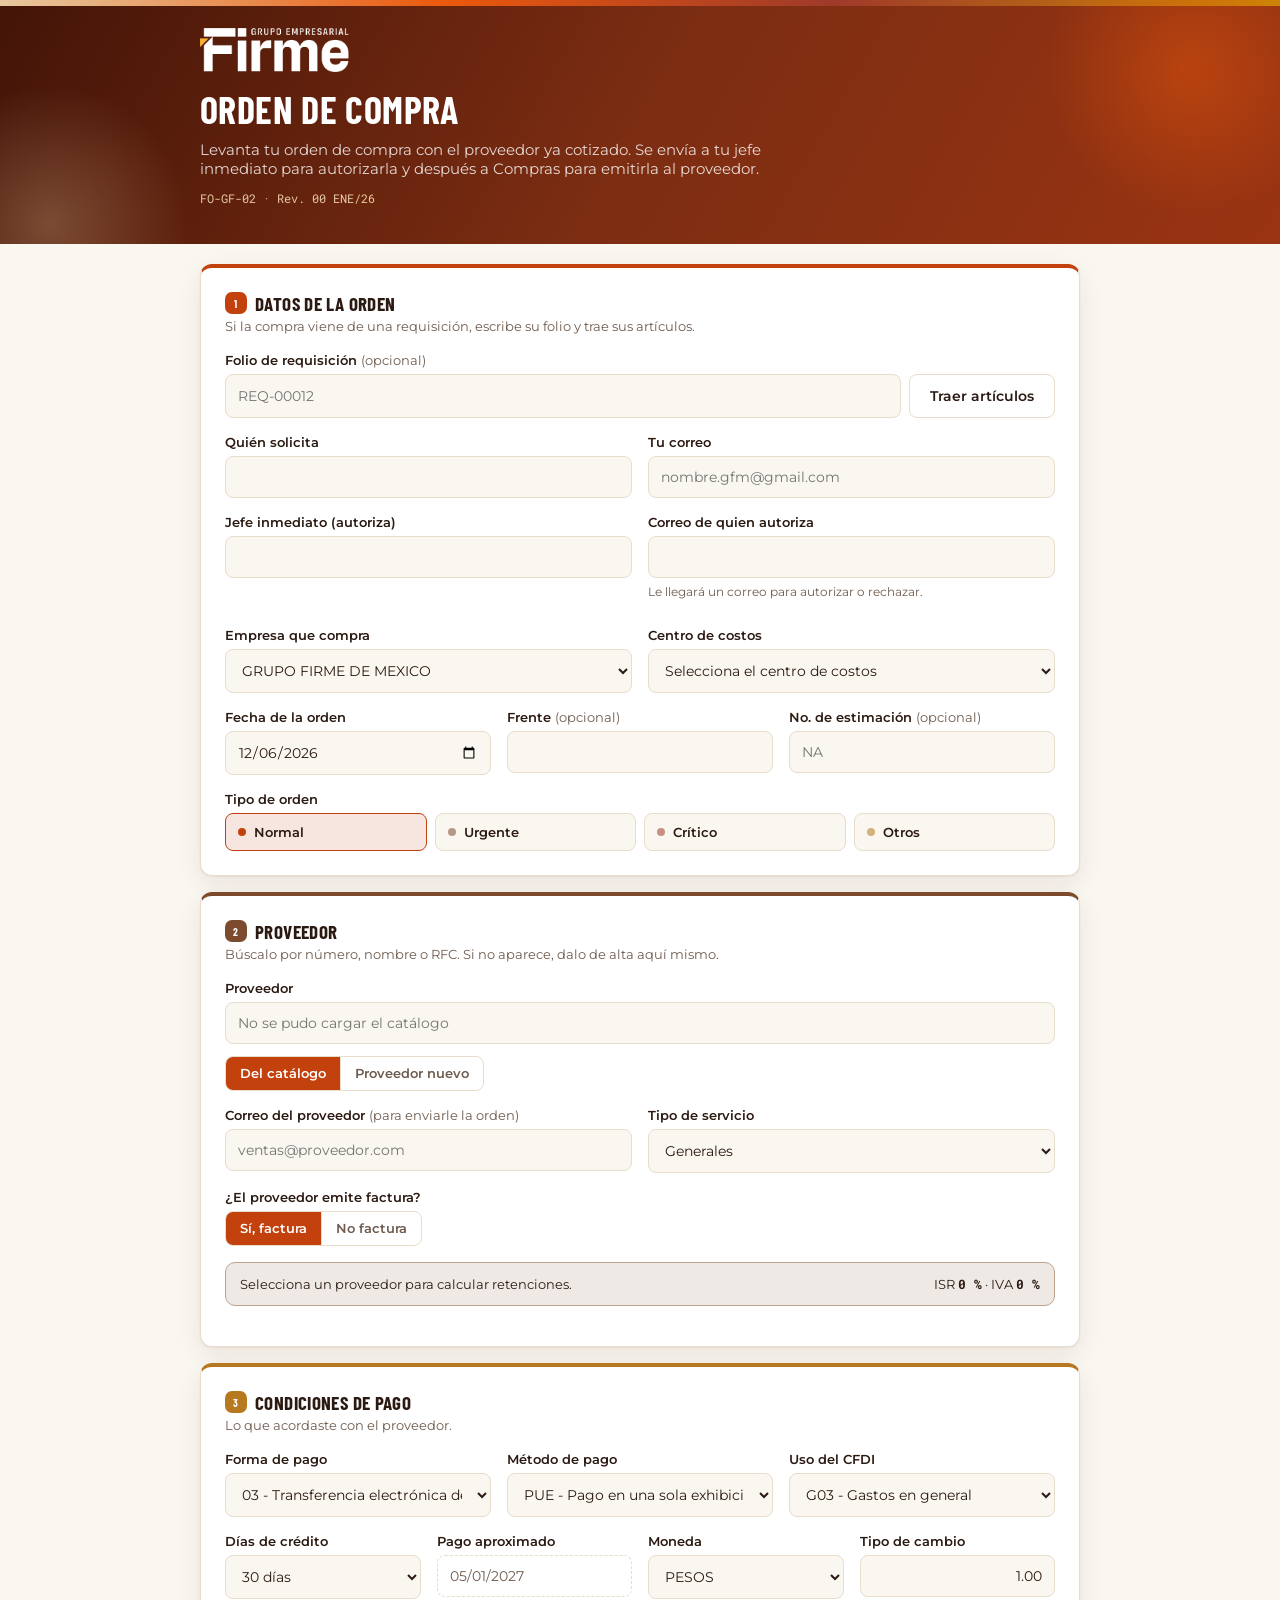
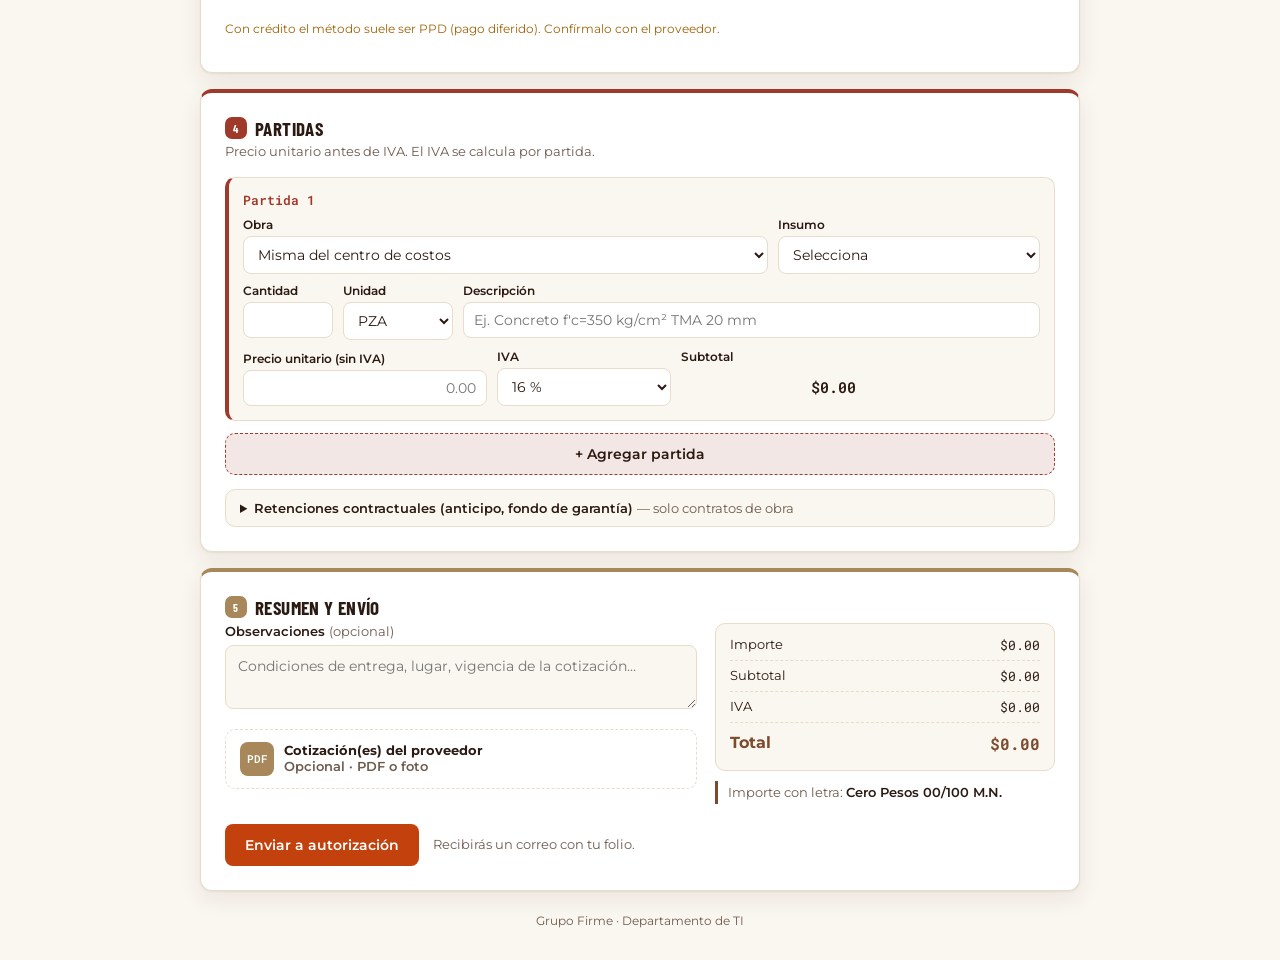
==== index.html @ 0409370b "Add files via upload" ====
<!doctype html>
<html lang="es">
<head>
<meta charset="UTF-8">
<meta name="viewport" content="width=device-width, initial-scale=1.0, viewport-fit=cover">
<title>Orden de Compra</title>
<link rel="icon" href="favicon.ico" type="image/x-icon">
<link rel="apple-touch-icon" href="apple-touch.png">
<meta name="theme-color" content="#431407">
<link rel="stylesheet" href="oc.css">
<style>
  .prov-card { border: 1px solid var(--border); border-left: 4px solid var(--sc); border-radius: 10px; padding: 14px 16px; background: var(--paper); margin-bottom: 16px; display: grid; grid-template-columns: repeat(3, 1fr); gap: 10px 16px; font-size: 13px; }
  @media (max-width: 640px) { .prov-card { grid-template-columns: 1fr 1fr; } }
  .prov-card .k { font-size: 11px; color: var(--ink-soft); display: block; }
  .prov-card .v { font-weight: 600; word-break: break-word; }
  .prov-card .wide { grid-column: 1 / -1; }
  .sub-box { border: 1px dashed var(--border); border-radius: 10px; padding: 16px 16px 4px; margin-bottom: 16px; background: var(--paper); }
  .sub-box input, .sub-box select { background: var(--surface); }
  .sub-title { font-family: 'Barlow Condensed', sans-serif; font-weight: 700; font-size: 15.5px; text-transform: uppercase; letter-spacing: .02em; margin: 0 0 12px; display: flex; justify-content: space-between; align-items: center; gap: 8px; flex-wrap: wrap; }
  .ret-box { display: flex; gap: 12px; align-items: center; justify-content: space-between; flex-wrap: wrap; border-radius: 10px; padding: 12px 14px; background: color-mix(in srgb, var(--sc) 12%, var(--surface)); border: 1px solid color-mix(in srgb, var(--sc) 40%, var(--border)); font-size: 13px; margin-bottom: 16px; }
  .ret-box b { font-family: 'Roboto Mono', monospace; }
  .req-row { display: grid; grid-template-columns: 1fr auto; gap: 8px; }

  #items-wrap { display: flex; flex-direction: column; gap: 12px; }
  .item-row { border: 1px solid var(--border); border-radius: 10px; padding: 14px 14px 4px; background: var(--paper); }
  .item-row input, .item-row select { background: var(--surface); font-size: 13.5px; padding: 9px 10px; }
  .item-row label { font-size: 11.5px; margin-bottom: 4px; }
  .item-row .field { margin-bottom: 10px; }
  .item-head { display: flex; justify-content: space-between; align-items: center; margin-bottom: 10px; }
  .item-num { font-family: 'Roboto Mono', monospace; font-weight: 600; font-size: 12.5px; }
  .item-remove { font: inherit; font-size: 12px; font-weight: 600; color: var(--critical); background: transparent; border: none; cursor: pointer; padding: 4px 6px; }
  .ig1 { display: grid; grid-template-columns: 2fr 1fr; gap: 10px; }
  .ig2 { display: grid; grid-template-columns: 90px 110px 1fr; gap: 10px; }
  .ig3 { display: grid; grid-template-columns: 1.4fr 1fr 1fr 1fr; gap: 10px; align-items: end; }
  @media (max-width: 640px) { .ig1, .ig3 { grid-template-columns: 1fr 1fr; } .ig2 { grid-template-columns: 1fr 1fr; } .ig2 .f-desc-wrap { grid-column: 1 / -1; } .ig1 > :first-child { grid-column: 1 / -1; } }
  .line-sub { font-family: 'Roboto Mono', monospace; font-weight: 600; font-size: 15px; text-align: right; padding: 9px 0; }
  #add-item-btn { font: inherit; font-weight: 600; font-size: 13.5px; color: var(--ink); background: color-mix(in srgb, var(--sc) 12%, var(--surface)); border: 1px dashed var(--sc); border-radius: 10px; padding: 12px; cursor: pointer; width: 100%; margin-top: 12px; }
  details.contract { border: 1px solid var(--border); border-radius: 10px; padding: 10px 14px; margin-top: 14px; background: var(--paper); }
  details.contract summary { cursor: pointer; font-size: 13px; font-weight: 600; }
  details.contract input { background: var(--surface); }

  .drop { position: relative; border: 1.5px dashed var(--border); border-radius: 10px; background: var(--surface); padding: 12px 14px; cursor: pointer; display: flex; gap: 10px; align-items: center; min-height: 58px; }
  .drop:hover, .drop.drag { border-color: var(--sc); }
  .drop input { position: absolute; inset: 0; opacity: 0; cursor: pointer; width: 100%; }
  .drop .ico { width: 34px; height: 34px; border-radius: 8px; display: grid; place-items: center; flex-shrink: 0; font-family: 'Roboto Mono', monospace; font-size: 10.5px; font-weight: 600; color: #fff; background: var(--sc); }
  .drop .txt { font-size: 12.5px; line-height: 1.35; min-width: 0; }
  .drop .txt strong { display: block; font-size: 13px; }
  .drop .txt span { color: var(--ink-soft); display: block; overflow: hidden; text-overflow: ellipsis; white-space: nowrap; }
  .drop.has-file { border-style: solid; border-color: color-mix(in srgb, var(--success) 55%, var(--border)); }
  .chips { display: flex; gap: 6px; flex-wrap: wrap; margin: 8px 0 0; }
  .chip { display: inline-flex; align-items: center; gap: 6px; font-size: 11.5px; border: 1px solid var(--border); background: var(--surface); border-radius: 999px; padding: 3px 4px 3px 10px; }
  .chip button { border: none; background: transparent; color: var(--ink-soft); cursor: pointer; font-size: 14px; padding: 2px 6px; }

  .submit-row { margin-top: 20px; display: flex; align-items: center; gap: 14px; flex-wrap: wrap; }
  .submit-note { font-size: 12.5px; color: var(--ink-soft); }
  .confirm .ok-pill { display: inline-flex; align-items: center; gap: 8px; background: var(--success-bg); color: var(--success); font-weight: 600; font-size: 13px; padding: 6px 12px; border-radius: 999px; margin-bottom: 14px; }
  .ticket-id { font-family: 'Roboto Mono', monospace; font-weight: 600; font-size: 26px; margin: 0 0 6px; }
  .confirm p { color: var(--ink-soft); font-size: 14px; line-height: 1.55; margin: 0 0 16px; }
  .steps { display: grid; grid-template-columns: repeat(4, 1fr); gap: 8px; margin: 0 0 18px; }
  @media (max-width: 560px) { .steps { grid-template-columns: 1fr 1fr; } }
  .step { border: 1px solid var(--border); border-radius: 8px; padding: 10px; font-size: 12px; background: var(--paper); }
  .step b { display: block; font-size: 12.5px; margin-bottom: 2px; }
  .step { border-top: 3px solid var(--stc); }
  .step:nth-child(1) { --stc: var(--c1); } .step:nth-child(2) { --stc: var(--c2); } .step:nth-child(3) { --stc: var(--c3); } .step:nth-child(4) { --stc: var(--c4); }
  .step.on { background: color-mix(in srgb, var(--stc) 12%, var(--surface)); }
  .pill-grid .pill:nth-child(1) { --pc: var(--c1); } .pill-grid .pill:nth-child(2) { --pc: var(--c2); } .pill-grid .pill:nth-child(3) { --pc: var(--c4); } .pill-grid .pill:nth-child(4) { --pc: var(--c3); }
  .item-row { border-left: 4px solid var(--c4); }
  .item-row:nth-child(4n+2) { border-left-color: var(--c2); } .item-row:nth-child(4n+3) { border-left-color: var(--c3); } .item-row:nth-child(4n+4) { border-left-color: var(--c1); }
  .item-num { color: var(--c4); }
</style>
</head>
<body>
<div class="topbar">
  <div class="brand-stripe"></div>
  <div class="topbar-inner">
    <img class="brand-logo" src="logo-blanco.png" alt="Grupo Firme">
    <h1>Orden de Compra</h1>
    <p class="lede">Levanta tu orden de compra con el proveedor ya cotizado. Se envía a tu jefe inmediato para autorizarla y después a Compras para emitirla al proveedor.</p>
    <p class="code-line">FO-GF-02 · Rev. 00 ENE/26</p>
  </div>
</div>

<main>
<form id="oc-form" novalidate>

  <!-- 1. Datos generales -->
  <div class="card">
    <h2 class="section-title"><span class="section-num">1</span>Datos de la orden</h2>
    <p class="section-hint">Si la compra viene de una requisición, escribe su folio y trae sus artículos.</p>
    <div class="field">
      <label for="f-req">Folio de requisición <span class="opt">(opcional)</span></label>
      <div class="req-row">
        <input type="text" id="f-req" placeholder="REQ-00012" class="mono" autocomplete="off">
        <button type="button" class="btn ghost" id="req-btn">Traer artículos</button>
      </div>
      <p class="hint" id="req-hint"></p>
    </div>
    <div class="row2">
      <div class="field"><label for="f-solicitante">Quién solicita</label><input type="text" id="f-solicitante" autocomplete="name" required></div>
      <div class="field"><label for="f-correo">Tu correo</label><input type="email" id="f-correo" autocomplete="email" placeholder="nombre.gfm@gmail.com" required></div>
    </div>
    <div class="row2">
      <div class="field"><label for="f-autoriza">Jefe inmediato (autoriza)</label><input type="text" id="f-autoriza" required></div>
      <div class="field"><label for="f-correo-aut">Correo de quien autoriza</label><input type="email" id="f-correo-aut" required><p class="hint">Le llegará un correo para autorizar o rechazar.</p></div>
    </div>
    <div class="row2">
      <div class="field"><label for="f-empresa">Empresa que compra</label><select id="f-empresa" required></select></div>
      <div class="field"><label for="f-cc">Centro de costos</label><select id="f-cc" required></select></div>
    </div>
    <div class="row3">
      <div class="field"><label for="f-fecha">Fecha de la orden</label><input type="date" id="f-fecha" required></div>
      <div class="field"><label for="f-frente">Frente <span class="opt">(opcional)</span></label><input type="text" id="f-frente"></div>
      <div class="field"><label for="f-estim">No. de estimación <span class="opt">(opcional)</span></label><input type="text" id="f-estim" placeholder="NA"></div>
    </div>
    <div class="field" style="margin-bottom:0">
      <label id="tipo-label">Tipo de orden</label>
      <div class="pill-grid" role="radiogroup" aria-labelledby="tipo-label" id="tipo-group"></div>
    </div>
  </div>

  <!-- 2. Proveedor -->
  <div class="card">
    <h2 class="section-title"><span class="section-num">2</span>Proveedor</h2>
    <p class="section-hint">Búscalo por número, nombre o RFC. Si no aparece, dalo de alta aquí mismo.</p>
    <div class="field" id="prov-search-wrap">
      <label for="f-prov">Proveedor</label>
      <input type="search" id="f-prov" list="dl-prov" placeholder="Cargando catálogo…" autocomplete="off">
      <datalist id="dl-prov"></datalist>
      <p class="hint" id="prov-hint"></p>
    </div>
    <div class="prov-card" id="prov-card" hidden></div>
    <div style="margin:-4px 0 16px"><div class="seg" id="prov-mode"><button type="button" data-v="cat" aria-pressed="true">Del catálogo</button><button type="button" data-v="nuevo" aria-pressed="false">Proveedor nuevo</button></div></div>

    <div class="sub-box" id="nuevo-box" hidden>
      <p class="sub-title">Alta de proveedor <span class="badge warn">Compras lo valida</span></p>
      <label class="drop field" id="drop-cfdi" style="margin-bottom:14px"><input type="file" accept=".xml,.pdf,application/pdf,text/xml,application/xml"><span class="ico" style="background:var(--c2)">XML</span><span class="txt"><strong>Llenar con CFDI o constancia fiscal</strong><span id="cfdi-txt">Opcional · XML o PDF; llena nombre, RFC y régimen</span></span></label>
      <div class="row2">
        <div class="field"><label for="n-nombre">Nombre o razón social</label><input type="text" id="n-nombre"></div>
        <div class="field"><label for="n-rfc">RFC</label><input type="text" id="n-rfc" class="mono" maxlength="13"><p class="hint" id="n-rfc-hint"></p></div>
      </div>
      <div class="row2">
        <div class="field"><label for="n-regimen">Régimen fiscal</label><select id="n-regimen"></select></div>
        <div class="field"><label for="n-tel">Teléfono <span class="opt">(opcional)</span></label><input type="text" id="n-tel" inputmode="tel"></div>
      </div>
      <div class="row2">
        <div class="field"><label for="n-clabe">CLABE interbancaria</label><input type="text" id="n-clabe" class="mono" inputmode="numeric" maxlength="18"><p class="hint" id="n-clabe-hint"></p></div>
        <div class="field"><label for="n-banco">Banco</label><input type="text" id="n-banco" placeholder="Se detecta con la CLABE"></div>
      </div>
      <div class="row2">
        <label class="drop field" id="drop-caratula"><input type="file" accept="application/pdf,image/*" data-tipo="CARATULA"><span class="ico">PDF</span><span class="txt"><strong>Carátula bancaria</strong><span>Toca o arrastra</span></span></label>
        <label class="drop field" id="drop-csf"><input type="file" accept="application/pdf,image/*" data-tipo="CSF"><span class="ico">PDF</span><span class="txt"><strong>Constancia de situación fiscal</strong><span>Toca o arrastra</span></span></label>
      </div>
    </div>

    <div class="row2">
      <div class="field"><label for="f-prov-correo">Correo del proveedor <span class="opt">(para enviarle la orden)</span></label><input type="email" id="f-prov-correo" placeholder="ventas@proveedor.com"></div>
      <div class="field"><label for="f-servicio">Tipo de servicio</label><select id="f-servicio"></select></div>
    </div>
    <div class="field">
      <label>¿El proveedor emite factura?</label>
      <div class="seg" id="emite-seg"><button type="button" data-v="SI" aria-pressed="true">Sí, factura</button><button type="button" data-v="NO" aria-pressed="false">No factura</button></div>
    </div>
    <div class="ret-box" id="ret-box"><span id="ret-motivo">Selecciona un proveedor para calcular retenciones.</span><span>ISR <b id="ret-isr">0 %</b> · IVA <b id="ret-iva">0 %</b></span></div>
  </div>

  <!-- 3. Condiciones -->
  <div class="card">
    <h2 class="section-title"><span class="section-num">3</span>Condiciones de pago</h2>
    <p class="section-hint">Lo que acordaste con el proveedor.</p>
    <div class="row3">
      <div class="field"><label for="f-forma">Forma de pago</label><select id="f-forma"></select></div>
      <div class="field"><label for="f-metodo">Método de pago</label><select id="f-metodo"></select></div>
      <div class="field"><label for="f-uso">Uso del CFDI</label><select id="f-uso"></select></div>
    </div>
    <div class="row4">
      <div class="field"><label for="f-dias">Días de crédito</label><select id="f-dias"></select></div>
      <div class="field"><label for="f-fpago">Pago aproximado</label><input type="text" id="f-fpago" readonly tabindex="-1" class="mono"></div>
      <div class="field"><label for="f-moneda">Moneda</label><select id="f-moneda"><option>PESOS</option><option>DOLARES</option></select></div>
      <div class="field"><label for="f-tc">Tipo de cambio</label><input type="text" id="f-tc" class="money" value="1.00" inputmode="decimal" disabled></div>
    </div>
    <p class="hint warn" id="metodo-hint" hidden>Con crédito el método suele ser PPD (pago diferido). Confírmalo con el proveedor.</p>
  </div>

  <!-- 4. Partidas -->
  <div class="card">
    <h2 class="section-title"><span class="section-num">4</span>Partidas</h2>
    <p class="section-hint">Precio unitario antes de IVA. El IVA se calcula por partida.</p>
    <div id="items-wrap"></div>
    <button type="button" id="add-item-btn">+ Agregar partida</button>
    <details class="contract" id="contract">
      <summary>Retenciones contractuales (anticipo, fondo de garantía) <span class="opt" style="font-weight:400;color:var(--ink-soft)">— solo contratos de obra</span></summary>
      <div class="row3" style="margin-top:12px">
        <div class="field"><label for="p-anticipo">Amortización de anticipo %</label><input type="text" id="p-anticipo" class="money" inputmode="decimal" placeholder="0"></div>
        <div class="field"><label for="p-fondo">Fondo de garantía %</label><input type="text" id="p-fondo" class="money" inputmode="decimal" placeholder="0"></div>
        <div class="field"><label for="p-otras">Otras retenciones %</label><input type="text" id="p-otras" class="money" inputmode="decimal" placeholder="0"></div>
      </div>
    </details>
  </div>

  <!-- 5. Resumen -->
  <div class="card">
    <h2 class="section-title"><span class="section-num">5</span>Resumen y envío</h2>
    <div class="totals">
      <div>
        <div class="field"><label for="f-obs">Observaciones <span class="opt">(opcional)</span></label><textarea id="f-obs" placeholder="Condiciones de entrega, lugar, vigencia de la cotización…"></textarea></div>
        <label class="drop" id="drop-cot"><input type="file" accept="application/pdf,image/*" multiple data-tipo="COTIZACION"><span class="ico">PDF</span><span class="txt"><strong>Cotización(es) del proveedor</strong><span>Opcional · PDF o foto</span></span></label>
        <div class="chips" id="cot-chips"></div>
      </div>
      <div>
        <div class="tot-box" id="tot-box"></div>
        <p class="letra">Importe con letra: <b id="t-letra">Cero Pesos 00/100 M.N.</b></p>
      </div>
    </div>
    <p class="error-msg" id="error-msg"></p>
    <div class="submit-row">
      <button type="submit" class="primary" id="submit-btn">Enviar a autorización</button>
      <span class="submit-note">Recibirás un correo con tu folio.</span>
    </div>
  </div>
</form>

<div class="card confirm c2" id="confirm-view" hidden>
  <span class="ok-pill">Orden registrada</span>
  <p class="ticket-id" id="confirm-id">OC-00000</p>
  <p id="confirm-text"></p>
  <div class="steps">
    <div class="step on"><b>1. Registrada</b>Ya tiene folio.</div>
    <div class="step"><b>2. Autorización</b>Tu jefe inmediato la revisa.</div>
    <div class="step"><b>3. Envío</b>Compras la manda al proveedor.</div>
    <div class="step"><b>4. Pago</b>Finanzas paga al vencimiento.</div>
  </div>
  <button type="button" class="btn" id="dl-pdf">⬇ Descargar orden FO-GF-02 (PDF)</button>
  <p class="hint" id="pdf-status"></p>
  <p style="margin-top:18px"><a href="#" id="reset-link">Levantar otra orden</a></p>
</div>
</main>

<div class="overlay" id="overlay" hidden><div class="box"><div class="spinner"></div><p id="overlay-text" style="margin:0">Enviando orden…</p><small style="color:var(--ink-soft)">No cierres esta página.</small></div></div>
<footer>Grupo Firme · Departamento de TI</footer>

<script src="oc-core.js"></script>
<script>
(function () {
  'use strict';
  // ====== CONFIGURACIÓN ======
  var APPS_SCRIPT_URL = 'https://script.google.com/macros/s/AKfycbwZBvtbE9fwV-K5e-_vNSZETv1OfOUlzj5irMwm0mjRgyW-XOZLv3ia27uew-uCptkOVA/exec';  // URL /exec del backend "Ordenes de Compra GFM"
  var REQ_URL = 'https://script.google.com/macros/s/AKfycbzP6eJ7PI653CMcyfAkbgsCxY9qLWWD6kPQrLixoMwPEW8QZKr2ozyAm0ZAsmQ_tNPO/exec'; // backend de Requisiciones
  var MAX_ITEMS = 60, MAX_FILE = 8 * 1024 * 1024, IMG_MAX = 1800;

  var O = window.OC, CAT = O.CAT, num = O.num, r2 = O.r2, esc = O.esc;
  function $(id) { return document.getElementById(id); }
  function opts(sel, list, ph, map) {
    sel.innerHTML = (ph ? '<option value="" disabled selected>' + esc(ph) + '</option>' : '') + list.map(function (v) { var o = map ? map(v) : { v: v, l: v }; return '<option value="' + esc(o.v) + '">' + esc(o.l) + '</option>'; }).join('');
  }
  var state = { prov: null, provMode: 'cat', emite: 'SI', proveedores: [], items: [], files: { CARATULA: null, CSF: null, COTIZACION: [] }, last: null };

  // ---- catálogos ----
  opts($('f-empresa'), O.EMPRESAS.map(function (e) { return e.nombre; }), 'Selecciona la empresa');
  opts($('f-cc'), CAT.cc, 'Selecciona el centro de costos');
  opts($('f-servicio'), CAT.servicios);
  opts($('f-forma'), CAT.formasPago);
  opts($('f-metodo'), CAT.metodosPago);
  opts($('f-uso'), CAT.usosCfdi); $('f-uso').value = 'G03 - Gastos en general';
  opts($('f-dias'), CAT.diasCredito, null, function (d) { return { v: d, l: d ? d + ' días' : 'Contado' }; }); $('f-dias').value = '30';
  opts($('n-regimen'), CAT.regimenes, 'Selecciona');
  $('tipo-group').innerHTML = CAT.tiposOC.map(function (t, i) { return '<label class="pill"><input type="radio" name="tipo" value="' + t + '"' + (i ? '' : ' checked') + '><span class="dot"></span>' + t.charAt(0) + t.slice(1).toLowerCase() + '</label>'; }).join('');
  $('f-fecha').value = O.todayISO();
  if (O.EMPRESAS.length) $('f-empresa').value = O.EMPRESAS[0].nombre;
  try { var me = JSON.parse(localStorage.getItem('gfm_oc_me') || '{}'); ['solicitante', 'correo', 'autoriza', 'correo-aut'].forEach(function (k) { if (me[k]) $('f-' + k).value = me[k]; }); } catch (e) {}

  // ---- proveedores ----
  function provLabel(p) { return p.num + ' · ' + p.nombre + (p.rfc ? ' · ' + p.rfc : ''); }
  function loadProveedores() {
    if (!APPS_SCRIPT_URL) { $('f-prov').placeholder = 'Catálogo no disponible: usa "Proveedor nuevo"'; return; }
    fetch(APPS_SCRIPT_URL + '?action=proveedores').then(function (r) { return r.json(); }).then(function (d) {
      state.proveedores = (d.items || []).sort(function (a, b) { return a.nombre.localeCompare(b.nombre); });
      var frag = document.createDocumentFragment();
      state.proveedores.forEach(function (p) { var o = document.createElement('option'); o.value = provLabel(p); frag.appendChild(o); });
      $('dl-prov').appendChild(frag);
      $('f-prov').placeholder = 'Ej. 997, DINAMICA TREVE o DTR1211276Z6';
    }).catch(function () { $('f-prov').placeholder = 'No se pudo cargar el catálogo'; });
  }
  function findProv(q) {
    q = String(q || '').trim(); if (!q) return null;
    var m = q.match(/^(\d+)(\s*·|$)/);
    if (m) return state.proveedores.filter(function (p) { return String(p.num) === m[1]; })[0] || null;
    var u = q.toUpperCase();
    var hits = state.proveedores.filter(function (p) { return p.rfc === u || p.nombre === u; });
    return hits.length === 1 ? hits[0] : null;
  }
  function renderProvCard() {
    var p = state.prov, c = $('prov-card');
    if (!p || state.provMode !== 'cat') { c.hidden = true; return; }
    c.hidden = false;
    c.innerHTML = [['No. proveedor', '#' + p.num], ['RFC', p.rfc || '—'], ['Régimen', p.regimen || '—'], ['Banco', p.banco || '—'], ['CLABE / cuenta', p.clabe4 ? '•••• ' + p.clabe4 : '—'], ['Persona', O.esPersonaFisica(p.rfc) ? 'Física' : (p.rfc ? 'Moral' : '—')]]
      .map(function (x) { return '<div><span class="k">' + x[0] + '</span><span class="v">' + esc(x[1]) + '</span></div>'; }).join('') +
      (!p.clabe4 ? '<div class="wide hint warn">Sin cuenta bancaria registrada: Compras deberá completarla antes del pago.</div>' : '');
  }
  $('f-prov').addEventListener('change', function () { pickProv(); });
  $('f-prov').addEventListener('input', function () { if (/^\d+ · /.test(this.value)) pickProv(); });
  function pickProv() {
    var p = findProv($('f-prov').value);
    state.prov = p;
    $('prov-hint').textContent = $('f-prov').value && !p ? 'Elige una opción de la lista o da de alta un proveedor nuevo.' : '';
    $('prov-hint').className = 'hint' + ($('f-prov').value && !p ? ' bad' : '');
    $('f-prov').classList.remove('invalid');
    renderProvCard(); updRet();
  }
  Array.prototype.forEach.call($('prov-mode').querySelectorAll('button'), function (b) {
    b.addEventListener('click', function () {
      state.provMode = b.dataset.v;
      Array.prototype.forEach.call($('prov-mode').querySelectorAll('button'), function (x) { x.setAttribute('aria-pressed', String(x === b)); });
      $('nuevo-box').hidden = state.provMode !== 'nuevo';
      $('prov-search-wrap').hidden = state.provMode === 'nuevo';
      renderProvCard(); updRet();
    });
  });
  Array.prototype.forEach.call($('emite-seg').querySelectorAll('button'), function (b) {
    b.addEventListener('click', function () {
      state.emite = b.dataset.v;
      Array.prototype.forEach.call($('emite-seg').querySelectorAll('button'), function (x) { x.setAttribute('aria-pressed', String(x === b)); });
      recalc(); updRet();
    });
  });
  $('n-rfc').addEventListener('input', function () {
    this.value = this.value.toUpperCase().replace(/[^A-ZÑ&0-9]/g, '');
    var ok = /^[A-ZÑ&]{3,4}\d{6}[A-Z0-9]{3}$/.test(this.value);
    $('n-rfc-hint').textContent = this.value ? (ok ? (this.value.length === 13 ? 'Persona física' : 'Persona moral') : 'RFC incompleto o con formato inválido') : '';
    $('n-rfc-hint').className = 'hint ' + (this.value ? (ok ? 'ok' : 'bad') : '');
    updRet();
  });
  $('n-regimen').addEventListener('change', updRet);
  $('f-servicio').addEventListener('change', updRet);

  var BANCOS = { '002': 'BANAMEX', '012': 'BBVA BANCOMER', '014': 'SANTANDER', '021': 'HSBC', '030': 'BAJIO', '036': 'INBURSA', '042': 'MIFEL', '044': 'SCOTIABANK', '058': 'BANREGIO', '059': 'INVEX', '062': 'AFIRME', '072': 'BANORTE', '106': 'BANK OF AMERICA', '127': 'AZTECA', '128': 'AUTOFIN', '130': 'COMPARTAMOS', '137': 'BANCOPPEL', '138': 'ABC CAPITAL', '140': 'CONSUBANCO', '143': 'CIBANCO', '145': 'BBASE', '147': 'BANKAOOL', '156': 'SABADELL', '166': 'BANSEFI', '638': 'NU MEXICO', '646': 'STP', '722': 'MERCADO PAGO' };
  function clabeValid(c) { if (!/^\d{18}$/.test(c)) return false; var w = [3, 7, 1], s = 0; for (var i = 0; i < 17; i++) s += (+c[i] * w[i % 3]) % 10; return (10 - s % 10) % 10 === +c[17]; }
  $('n-clabe').addEventListener('input', function () {
    this.value = this.value.replace(/\D/g, '').slice(0, 18);
    var v = this.value, h = $('n-clabe-hint');
    if (!v) { h.textContent = ''; h.className = 'hint'; return; }
    if (v.length < 18) { h.textContent = v.length + ' de 18 dígitos'; h.className = 'hint'; return; }
    var ok = clabeValid(v); h.textContent = ok ? 'CLABE válida' : 'El dígito verificador no coincide'; h.className = 'hint ' + (ok ? 'ok' : 'bad');
    if (ok && BANCOS[v.slice(0, 3)] && !$('n-banco').value) $('n-banco').value = BANCOS[v.slice(0, 3)];
  });

  function provData() {
    if (state.provMode === 'nuevo') return { num: '', nombre: $('n-nombre').value.trim().toUpperCase(), rfc: $('n-rfc').value.trim(), regimen: $('n-regimen').value || '', banco: $('n-banco').value.trim().toUpperCase(), clabe4: $('n-clabe').value.slice(-4) };
    return state.prov;
  }
  var ret = { isr: 0, iva: 0 };
  function updRet() {
    var p = provData();
    if (state.emite === 'NO') { ret = { isr: 0, iva: 0 }; $('ret-motivo').textContent = 'Sin factura: no se calcula IVA ni retenciones.'; }
    else if (!p || (!p.regimen && !p.rfc)) { ret = { isr: 0, iva: 0 }; $('ret-motivo').textContent = 'Selecciona un proveedor para calcular retenciones.'; }
    else { var s = O.retencionesSugeridas(p.regimen, p.rfc, $('f-servicio').value); ret = s; $('ret-motivo').textContent = s.motivo + '.'; }
    $('ret-isr').textContent = O.pct(ret.isr); $('ret-iva').textContent = O.pct(ret.iva);
    recalc();
  }

  // ---- condiciones ----
  function updPago() {
    var d = +$('f-dias').value, f = $('f-fecha').value;
    $('f-fpago').value = f ? O.fmtDate(O.addDays(f, d)) : '';
    $('metodo-hint').hidden = !(d > 0 && /^PUE/.test($('f-metodo').value));
  }
  ['f-dias', 'f-fecha', 'f-metodo'].forEach(function (id) { $(id).addEventListener('change', updPago); });
  $('f-moneda').addEventListener('change', function () { var usd = this.value === 'DOLARES'; $('f-tc').disabled = !usd; if (!usd) $('f-tc').value = '1.00'; recalc(); });
  $('f-tc').addEventListener('input', recalc);
  ['p-anticipo', 'p-fondo', 'p-otras'].forEach(function (id) { $(id).addEventListener('input', recalc); });
  updPago();

  // ---- partidas ----
  function addItem(pre) {
    if (state.items.length >= MAX_ITEMS) return;
    pre = pre || {};
    var row = document.createElement('div'); row.className = 'item-row';
    var obraDef = pre.obra || ($('f-cc').value && CAT.obras.indexOf($('f-cc').value) >= 0 ? $('f-cc').value : '');
    row.innerHTML =
      '<div class="item-head"><span class="item-num"></span><button type="button" class="item-remove">Quitar</button></div>' +
      '<div class="ig1"><div class="field"><label>Obra</label><select class="i-obra">' + '<option value="">Misma del centro de costos</option>' + CAT.obras.map(function (o) { return '<option>' + esc(o) + '</option>'; }).join('') + '</select></div>' +
      '<div class="field"><label>Insumo</label><select class="i-partida"><option value="" disabled selected>Selecciona</option>' + CAT.partidas.map(function (o) { return '<option>' + esc(o) + '</option>'; }).join('') + '</select></div></div>' +
      '<div class="ig2"><div class="field"><label>Cantidad</label><input type="text" class="i-cant money" inputmode="decimal"></div>' +
      '<div class="field"><label>Unidad</label><select class="i-unidad">' + CAT.unidades.map(function (u) { return '<option>' + u + '</option>'; }).join('') + '</select></div>' +
      '<div class="field f-desc-wrap"><label>Descripción</label><input type="text" class="i-desc" placeholder="Ej. Concreto f\'c=350 kg/cm² TMA 20 mm"></div></div>' +
      '<div class="ig3"><div class="field"><label>Precio unitario (sin IVA)</label><input type="text" class="i-pu money" inputmode="decimal" placeholder="0.00"></div>' +
      '<div class="field"><label>IVA</label><select class="i-iva">' + CAT.tasasIva.map(function (t) { return '<option value="' + t.v + '">' + t.l + '</option>'; }).join('') + '</select></div>' +
      '<div class="field"><label>Subtotal</label><div class="line-sub i-sub">$0.00</div></div><div></div></div>';
    var q = function (c) { return row.querySelector(c); };
    var it = { row: row, q: q };
    if (obraDef) q('.i-obra').value = obraDef;
    if (pre.cantidad) q('.i-cant').value = pre.cantidad;
    if (pre.unidad) { var u = String(pre.unidad).toUpperCase(); if (CAT.unidades.indexOf(u) < 0) { var o = document.createElement('option'); o.textContent = u; q('.i-unidad').appendChild(o); } q('.i-unidad').value = u; }
    if (pre.descripcion) q('.i-desc').value = pre.descripcion;
    if (pre.partida) q('.i-partida').value = pre.partida;
    if (pre.precioUnitario) q('.i-pu').value = r2(num(pre.precioUnitario)).toFixed(2);
    row.querySelectorAll('input,select').forEach(function (x) { x.addEventListener('input', recalc); x.addEventListener('change', recalc); });
    q('.i-pu').addEventListener('blur', function () { if (this.value.trim()) this.value = r2(num(this.value)).toFixed(2); });
    q('.item-remove').addEventListener('click', function () { if (state.items.length === 1) return; row.remove(); state.items = state.items.filter(function (x) { return x !== it; }); renumber(); recalc(); });
    $('items-wrap').appendChild(row); state.items.push(it); renumber(); recalc();
    return it;
  }
  function renumber() { state.items.forEach(function (it, i) { it.q('.item-num').textContent = 'Partida ' + (i + 1); it.q('.item-remove').hidden = state.items.length === 1; }); $('add-item-btn').hidden = state.items.length >= MAX_ITEMS; }
  $('add-item-btn').addEventListener('click', function () { var it = addItem(); it.q('.i-desc').focus(); });
  $('f-cc').addEventListener('change', function () { recalc(); });

  function itemsData() {
    return state.items.map(function (it) {
      var q = it.q;
      return { obra: q('.i-obra').value || $('f-cc').value, cantidad: r2(num(q('.i-cant').value)), unidad: q('.i-unidad').value, descripcion: q('.i-desc').value.trim(), partida: q('.i-partida').value || '', precioUnitario: num(q('.i-pu').value), tasaIva: q('.i-iva').value };
    });
  }
  function ocData() {
    var p = provData() || {};
    var tipo = document.querySelector('input[name="tipo"]:checked');
    return {
      fecha: $('f-fecha').value, solicitante: $('f-solicitante').value.trim(), correoSolicitante: $('f-correo').value.trim().toLowerCase(),
      autoriza: $('f-autoriza').value.trim(), correoAutoriza: $('f-correo-aut').value.trim().toLowerCase(),
      empresa: $('f-empresa').value, cc: $('f-cc').value, frente: $('f-frente').value.trim(), estimacion: $('f-estim').value.trim() || 'NA',
      tipoOC: tipo ? tipo.value : 'NORMAL', reqFolio: normReq($('f-req').value),
      provNuevo: state.provMode === 'nuevo' ? 'SI' : 'NO', provNum: p.num || '', provNombre: p.nombre || '', provRfc: p.rfc || '', provRegimen: p.regimen || '', provBanco: p.banco || '',
      provClabe: state.provMode === 'nuevo' ? $('n-clabe').value : (p.clabe4 ? '00000000000000' + p.clabe4 : ''), provTelefono: $('n-tel').value.trim(), provCorreo: $('f-prov-correo').value.trim().toLowerCase(),
      servicio: $('f-servicio').value, emiteFactura: state.emite, formaPago: $('f-forma').value, metodoPago: $('f-metodo').value, usoCfdi: $('f-uso').value,
      diasCredito: +$('f-dias').value, fechaPagoEstimada: $('f-fecha').value ? O.addDays($('f-fecha').value, +$('f-dias').value) : '',
      moneda: $('f-moneda').value, tipoCambio: num($('f-tc').value) || 1,
      pctAnticipo: num($('p-anticipo').value) / 100, pctFondo: num($('p-fondo').value) / 100, pctOtras: num($('p-otras').value) / 100,
      retIsrPct: ret.isr, retIvaPct: ret.iva, items: itemsData(), observaciones: $('f-obs').value.trim()
    };
  }
  function recalc() {
    if (!state.items.length) return;
    var oc = ocData(), t = O.calcular(oc), mon = oc.moneda;
    state.items.forEach(function (it, i) { it.q('.i-sub').textContent = O.money(oc.items[i].subtotal, mon); });
    var L = [['Importe', t.bruto]];
    if (t.amort) L.push(['Amort. anticipo', -t.amort]); if (t.fondo) L.push(['Fondo de garantía', -t.fondo]); if (t.otras) L.push(['Otras retenciones', -t.otras]);
    L.push(['Subtotal', t.subtotal], ['IVA', t.iva]);
    if (t.retIsr) L.push(['Ret. ISR ' + O.pct(oc.retIsrPct), -t.retIsr]); if (t.retIva) L.push(['Ret. IVA ' + O.pct(oc.retIvaPct), -t.retIva]);
    var html = L.map(function (x) { return '<div class="tot-line' + (x[1] < 0 ? ' neg' : '') + '"><span>' + x[0] + '</span><span>' + (x[1] < 0 ? '-' : '') + O.money(Math.abs(x[1]), mon) + '</span></div>'; }).join('');
    html += '<div class="tot-line grand"><span>Total</span><span>' + O.money(t.total, mon) + '</span></div>';
    if (mon === 'DOLARES') html += '<div class="tot-line"><span>Equivalente M.N.</span><span>' + O.money(t.totalMXN) + '</span></div>';
    $('tot-box').innerHTML = html;
    $('t-letra').textContent = O.letras(t.total, mon);
  }

  // ---- requisición ----
  function normReq(v) { v = String(v || '').trim().toUpperCase(); if (!v) return ''; var m = v.match(/(\d+)\s*$/); return /^REQ-\d{6}-/.test(v) ? v : (m ? 'REQ-' + ('0000' + +m[1]).slice(-5) : v); }
  $('req-btn').addEventListener('click', function () {
    var id = normReq($('f-req').value), h = $('req-hint');
    if (!id) { h.textContent = 'Escribe el folio, por ejemplo REQ-00012.'; h.className = 'hint bad'; return; }
    $('f-req').value = id; h.textContent = 'Buscando ' + id + '…'; h.className = 'hint';
    fetch(REQ_URL + '?action=list').then(function (r) { return r.json(); }).then(function (d) {
      var list = Array.isArray(d) ? d : (d.items || []);
      var r = list.filter(function (x) { return String(x.id).toUpperCase() === id; })[0];
      if (!r) { h.textContent = 'No encontré ' + id + ' en Requisiciones. Puedes continuar capturando a mano.'; h.className = 'hint bad'; return; }
      if (r.empresa && O.EMPRESAS.some(function (e) { return e.nombre === r.empresa; })) $('f-empresa').value = r.empresa;
      if (r.cc && CAT.cc.indexOf(r.cc) >= 0) $('f-cc').value = r.cc;
      if (!$('f-solicitante').value && r.solicitante) $('f-solicitante').value = r.solicitante;
      var arts = r.items || [];
      if (arts.length) {
        var empty = state.items.length === 1 && !state.items[0].q('.i-desc').value && !state.items[0].q('.i-pu').value;
        if (empty) { state.items[0].row.remove(); state.items = []; }
        arts.forEach(function (a) { addItem({ cantidad: a.cantidad, unidad: a.unidad, descripcion: a.descripcion, obra: r.obra && CAT.obras.indexOf(r.obra) >= 0 ? r.obra : '' }); });
      }
      var est = String(r.estado || '');
      h.textContent = 'Se trajeron ' + arts.length + ' artículo(s) de ' + id + '. Falta capturar precio e insumo.' + (est && est !== 'autorizada' ? ' Ojo: la requisición está "' + est + '", no autorizada.' : '');
      h.className = 'hint ' + (est && est !== 'autorizada' ? 'warn' : 'ok');
    }).catch(function () { h.textContent = 'No se pudo consultar Requisiciones. Captura las partidas a mano.'; h.className = 'hint bad'; });
  });

  // ---- archivos ----
  function readAsDataURL(f) { return new Promise(function (res, rej) { var r = new FileReader(); r.onload = function () { res(r.result); }; r.onerror = rej; r.readAsDataURL(f); }); }
  function compress(f) {
    return readAsDataURL(f).then(function (url) { return new Promise(function (res) { var img = new Image(); img.onload = function () { var s = Math.min(1, IMG_MAX / Math.max(img.width, img.height)); var c = document.createElement('canvas'); c.width = Math.round(img.width * s); c.height = Math.round(img.height * s); c.getContext('2d').drawImage(img, 0, 0, c.width, c.height); res(c.toDataURL('image/jpeg', 0.78)); }; img.onerror = function () { res(url); }; img.src = url; }); });
  }
  function prepFile(f, tipo) {
    if (!f) return null;
    var pdf = /pdf/i.test(f.type) || /\.pdf$/i.test(f.name);
    if (!pdf && !/^image\//.test(f.type)) { alert('Solo PDF o imagen.'); return null; }
    if (pdf && f.size > MAX_FILE) { alert('El PDF "' + f.name + '" pesa más de 8 MB.'); return null; }
    var e = { nombre: pdf ? f.name : f.name.replace(/\.[^.]+$/, '') + '.jpg', tipo: tipo, data: null };
    e.ready = (pdf ? readAsDataURL(f) : compress(f)).then(function (u) { e.data = u; });
    return e;
  }
  function bindDrop(label, onFiles) {
    var inp = label.querySelector('input');
    inp.addEventListener('change', function () { onFiles(Array.prototype.slice.call(this.files)); this.value = ''; });
    label.addEventListener('dragover', function (e) { e.preventDefault(); label.classList.add('drag'); });
    label.addEventListener('dragleave', function () { label.classList.remove('drag'); });
    label.addEventListener('drop', function (e) { e.preventDefault(); label.classList.remove('drag'); onFiles(Array.prototype.slice.call(e.dataTransfer.files || [])); });
  }
  bindDrop($('drop-cfdi'), function (fs) {
    var f = fs[0]; if (!f) return; $('cfdi-txt').textContent = 'Leyendo ' + f.name + '…';
    O.leerDocumentoProveedor(f).then(function (d) {
      if (d.nombre) $('n-nombre').value = d.nombre;
      if (d.rfc) { $('n-rfc').value = d.rfc; $('n-rfc').dispatchEvent(new Event('input')); }
      if (d.regimen) { $('n-regimen').value = d.regimen; updRet(); }
      var got = [d.nombre && 'nombre', d.rfc && 'RFC', d.regimen && 'régimen'].filter(Boolean);
      $('drop-cfdi').classList.add('has-file');
      $('cfdi-txt').textContent = got.length ? 'Leído: ' + got.join(', ') + '. Revisa los datos.' : 'No se pudieron leer datos; captúralos a mano.';
      if (/CONSTANCIA/i.test(d.fuente) && !state.files.CSF) { var e = prepFile(f, 'CSF'); if (e) { state.files.CSF = e; $('drop-csf').classList.add('has-file'); $('drop-csf').querySelector('.txt span').textContent = e.nombre; } }
    }).catch(function (x) { $('cfdi-txt').textContent = x.message || 'No se pudo leer el archivo.'; });
  });
  ['drop-caratula', 'drop-csf'].forEach(function (id) {
    var lab = $(id), tipo = lab.querySelector('input').dataset.tipo;
    bindDrop(lab, function (fs) { var e = prepFile(fs[0], tipo); if (!e) return; state.files[tipo] = e; lab.classList.add('has-file'); lab.querySelector('.txt span').textContent = e.nombre; });
  });
  bindDrop($('drop-cot'), function (fs) { fs.slice(0, 5).forEach(function (f) { var e = prepFile(f, 'COTIZACION'); if (e) state.files.COTIZACION.push(e); }); renderChips(); });
  function renderChips() {
    $('cot-chips').innerHTML = '';
    state.files.COTIZACION.forEach(function (f, i) { var c = document.createElement('span'); c.className = 'chip'; c.innerHTML = '<span>' + esc(f.nombre) + '</span><button type="button" aria-label="Quitar">×</button>'; c.querySelector('button').onclick = function () { state.files.COTIZACION.splice(i, 1); renderChips(); }; $('cot-chips').appendChild(c); });
    $('drop-cot').classList.toggle('has-file', state.files.COTIZACION.length > 0);
  }

  // ---- validación y envío ----
  function err(msg, el) { $('error-msg').textContent = msg; $('error-msg').classList.add('show'); if (el) { el.classList.add('invalid'); el.focus(); el.scrollIntoView({ block: 'center', behavior: 'smooth' }); } return false; }
  document.addEventListener('input', function (e) { if (e.target.classList) e.target.classList.remove('invalid'); });
  document.addEventListener('change', function (e) { if (e.target.classList) e.target.classList.remove('invalid'); });
  var emailRe = /^[^\s@]+@[^\s@]+\.[^\s@]+$/;
  function validate(oc) {
    $('error-msg').classList.remove('show');
    if (!oc.solicitante) return err('Escribe quién solicita.', $('f-solicitante'));
    if (!emailRe.test(oc.correoSolicitante)) return err('Escribe tu correo.', $('f-correo'));
    if (!oc.autoriza) return err('Escribe el nombre de tu jefe inmediato.', $('f-autoriza'));
    if (!emailRe.test(oc.correoAutoriza)) return err('Escribe el correo de quien autoriza.', $('f-correo-aut'));
    if (oc.correoAutoriza === oc.correoSolicitante) return err('Quien autoriza debe ser otra persona.', $('f-correo-aut'));
    if (!oc.empresa) return err('Selecciona la empresa.', $('f-empresa'));
    if (!oc.cc) return err('Selecciona el centro de costos.', $('f-cc'));
    if (state.provMode === 'cat' && !state.prov) return err('Selecciona un proveedor del catálogo o da de alta uno nuevo.', $('f-prov'));
    if (state.provMode === 'nuevo') {
      if (!oc.provNombre) return err('Escribe el nombre del proveedor nuevo.', $('n-nombre'));
      if (oc.provRfc && !/^[A-ZÑ&]{3,4}\d{6}[A-Z0-9]{3}$/.test(oc.provRfc)) return err('El RFC del proveedor no es válido.', $('n-rfc'));
      if (state.emite === 'SI' && !oc.provRfc) return err('Si el proveedor factura, captura su RFC.', $('n-rfc'));
      if (!oc.provRegimen) return err('Selecciona el régimen fiscal del proveedor.', $('n-regimen'));
      if (oc.provClabe && oc.provClabe.length === 18 && !clabeValid(oc.provClabe)) return err('La CLABE no es válida.', $('n-clabe'));
    }
    if (oc.provCorreo && !emailRe.test(oc.provCorreo)) return err('El correo del proveedor no es válido.', $('f-prov-correo'));
    if (oc.moneda === 'DOLARES' && oc.tipoCambio <= 1) return err('Captura el tipo de cambio.', $('f-tc'));
    for (var i = 0; i < oc.items.length; i++) {
      var it = oc.items[i], q = state.items[i].q;
      if (!(it.cantidad > 0)) return err('Partida ' + (i + 1) + ': captura la cantidad.', q('.i-cant'));
      if (!it.descripcion) return err('Partida ' + (i + 1) + ': escribe la descripción.', q('.i-desc'));
      if (!it.partida) return err('Partida ' + (i + 1) + ': selecciona el insumo.', q('.i-partida'));
      if (!(it.precioUnitario > 0)) return err('Partida ' + (i + 1) + ': captura el precio unitario.', q('.i-pu'));
    }
    var t = O.calcular(oc); if (t.total <= 0) return err('El total debe ser mayor a cero.');
    return true;
  }

  $('oc-form').addEventListener('submit', function (e) {
    e.preventDefault();
    var oc = ocData(); if (!validate(oc)) return;
    oc.totalLetra = O.letras(O.calcular(oc).total, oc.moneda);
    var files = [state.files.CARATULA, state.files.CSF].filter(Boolean).filter(function () { return state.provMode === 'nuevo'; }).concat(state.files.COTIZACION);
    try { localStorage.setItem('gfm_oc_me', JSON.stringify({ solicitante: oc.solicitante, correo: oc.correoSolicitante, autoriza: oc.autoriza, 'correo-aut': oc.correoAutoriza })); } catch (x) {}
    $('overlay').hidden = false; $('submit-btn').disabled = true;
    Promise.all(files.map(function (f) { return f.ready; })).then(function () {
      if (!APPS_SCRIPT_URL) throw new Error('El formulario aún no está conectado al servidor.');
      var sendOc = Object.assign({}, oc); if (state.provMode !== 'nuevo') delete sendOc.provClabe;
      return fetch(APPS_SCRIPT_URL, { method: 'POST', headers: { 'Content-Type': 'text/plain;charset=utf-8' }, body: JSON.stringify({ accion: 'crear', oc: sendOc, archivos: files.map(function (f) { return { nombre: f.nombre, tipo: f.tipo, data: f.data }; }) }) }).then(function (r) { return r.json(); });
    }).then(function (d) {
      if (!d || !d.ok) throw new Error(d && d.error || 'El servidor no respondió.');
      oc.folio = d.folio; oc.estado = 'por_autorizar'; if (d.provNum) oc.provNum = d.provNum;
      state.last = oc; showConfirm(oc);
    }).catch(function (x) { err('No se pudo enviar: ' + (x && x.message || x) + ' Intenta de nuevo.'); })
      .then(function () { $('overlay').hidden = true; $('submit-btn').disabled = false; });
  });

  function showConfirm(oc) {
    $('oc-form').hidden = true; $('confirm-view').hidden = false; window.scrollTo(0, 0);
    $('confirm-id').textContent = oc.folio;
    $('confirm-text').innerHTML = 'Tu orden por <b>' + O.money(O.calcular(oc).total, oc.moneda) + '</b> a <b>' + esc(oc.provNombre) + '</b> se envió a <b>' + esc(oc.autoriza) + '</b> para su autorización. Te llegará un correo cuando la autorice o rechace.';
  }
  $('dl-pdf').addEventListener('click', function () {
    var b = this; b.disabled = true; $('pdf-status').textContent = 'Generando PDF…';
    O.buildPdf(state.last, { clabeCompleta: false }).then(function (doc) { doc.save(state.last.folio + '_FO-GF-02.pdf'); $('pdf-status').textContent = 'La versión final (con firma de autorización) la genera Compras.'; })
      .catch(function () { $('pdf-status').textContent = 'No se pudo generar el PDF. Revisa tu conexión.'; }).then(function () { b.disabled = false; });
  });
  $('reset-link').addEventListener('click', function (e) { e.preventDefault(); location.reload(); });

  addItem(); updRet(); loadProveedores();
  window.__oc = { state: state, ocData: ocData, addItem: addItem };
})();
</script>
</body>
</html>
---- oc.css ----
@import url('https://fonts.googleapis.com/css2?family=Barlow+Condensed:wght@600;700&family=Montserrat:wght@400;500;600;700&family=Roboto+Mono:wght@500;600&display=swap');
/* Órdenes de Compra: paleta propia terracota · café · ocre · ladrillo · arena
   (Requisiciones: crema/rojo · Comprobaciones: azul marino/amarillo). */
:root {
  color-scheme: light dark;
  --teal: #C2410C; --teal-deep: #431407; --violet: #7C4A2D; --violet-deep: #9A3412; --coral: #9F3A2A; --sky: #B7791F; --lime: #A8875A;
  --brand: #431407; --accent: #C2410C; --accent-deep: #9A3412; --c1: #C2410C; --c2: #7C4A2D; --c3: #B7791F; --c4: #9F3A2A; --c5: #A8875A;
  --paper: #FAF6F0; --surface: #FFFFFF; --ink: #2B1A12; --ink-soft: #6E5B4E; --border: #E8DCCB;
  --success: #3F7D3A; --success-bg: #E6F1E3; --warn: #A16207; --warn-bg: #FBEFD5;
  --critical: #B91C1C; --critical-bg: #FDE5E2; --info: #7C4A2D; --info-bg: #F3E8DC; --mute: #6E5B4E; --mute-bg: #F1EAE1;
  --btn: #C2410C; --btn-hover: #9A3412; --btn-ink: #FFFFFF;
  --shadow: 0 1px 2px rgba(67,20,7,.06), 0 8px 24px rgba(67,20,7,.08);
}
@media (prefers-color-scheme: dark) {
  :root:not([data-theme="light"]) {
    --paper: #17110D; --surface: #221913; --ink: #F5ECE2; --ink-soft: #C2AE9C; --border: #3D2E24; --accent-deep: #FB923C;
    --c1: #FB923C; --c2: #D6A77A; --c3: #E3B341; --c4: #F08A7A; --c5: #E7C9A0;
    --success: #86C77E; --success-bg: #1E2E1B; --warn: #F2C94C; --warn-bg: #3A2D12;
    --critical: #F48B7F; --critical-bg: #3B1A16; --info: #E7C9A0; --info-bg: #33241A; --mute: #C2AE9C; --mute-bg: #2C221B;
    --btn: #EA580C; --btn-hover: #F97316; --btn-ink: #FFFFFF;
    --shadow: 0 1px 2px rgba(0,0,0,.3), 0 8px 24px rgba(0,0,0,.35);
  }
}
:root[data-theme="dark"] {
  --paper: #17110D; --surface: #221913; --ink: #F5ECE2; --ink-soft: #C2AE9C; --border: #3D2E24; --accent-deep: #FB923C;
  --c1: #FB923C; --c2: #D6A77A; --c3: #E3B341; --c4: #F08A7A; --c5: #E7C9A0;
  --success: #86C77E; --success-bg: #1E2E1B; --warn: #F2C94C; --warn-bg: #3A2D12;
  --critical: #F48B7F; --critical-bg: #3B1A16; --info: #E7C9A0; --info-bg: #33241A; --mute: #C2AE9C; --mute-bg: #2C221B;
  --btn: #EA580C; --btn-hover: #F97316; --btn-ink: #FFFFFF;
  --shadow: 0 1px 2px rgba(0,0,0,.3), 0 8px 24px rgba(0,0,0,.35);
}
* { box-sizing: border-box; }
[hidden] { display: none !important; }
body { margin: 0; background: var(--paper); color: var(--ink); font-family: 'Montserrat', system-ui, sans-serif; padding-inline: 16px; padding-block: 0 32px; }
img { max-width: 100%; }
a { color: var(--accent-deep); }
.mono { font-family: 'Roboto Mono', monospace; font-variant-numeric: tabular-nums; }

.topbar { background: linear-gradient(120deg, #431407 0%, #7C2D12 50%, #9A3412 100%); margin-inline: -16px; padding: 0 16px 26px; color: #fff; position: relative; overflow: hidden; }
.topbar::before { content: ''; position: absolute; left: -90px; bottom: -120px; width: 280px; height: 280px; border-radius: 50%; background: radial-gradient(circle, rgba(231,201,160,.28), rgba(231,201,160,0) 70%); pointer-events: none; }
.topbar::after { content: ''; position: absolute; right: -60px; top: -80px; width: 300px; height: 300px; border-radius: 50%; background: radial-gradient(circle, rgba(234,88,12,.45), rgba(234,88,12,0) 68%); pointer-events: none; }
.brand-stripe { height: 6px; margin: 0 -16px 22px; background: linear-gradient(90deg, #E7C9A0 0%, #EA580C 35%, #9F3A2A 65%, #CA8A04 100%); }
.topbar-inner { max-width: 880px; margin: 0 auto; position: relative; z-index: 1; }
.brand-logo { height: 44px; width: auto; display: block; margin-bottom: 16px; }
h1 { font-family: 'Barlow Condensed', 'Montserrat', sans-serif; font-weight: 700; font-size: clamp(30px, 4vw, 38px); text-transform: uppercase; line-height: 1.15; margin: 0 0 8px; color: #fff; letter-spacing: .01em; text-wrap: balance; }
.lede { font-size: 15px; color: rgba(255,255,255,.82); max-width: 62ch; margin: 0 0 4px; }
.code-line { font-size: 12px; color: #E7C9A0; font-family: 'Roboto Mono', monospace; }

main { max-width: 880px; margin: 20px auto 0; }
.card { --sc: var(--c1); background: var(--surface); border: 1px solid var(--border); border-top: 4px solid var(--sc); border-radius: 12px; box-shadow: var(--shadow); padding: 24px; margin-bottom: 16px; }
@media (max-width: 480px) { .card { padding: 18px 16px; } }
.section-title { font-family: 'Barlow Condensed', 'Montserrat', sans-serif; font-weight: 700; font-size: 19px; text-transform: uppercase; letter-spacing: .02em; margin: 0 0 4px; display: flex; align-items: center; gap: 8px; }
.section-num { display: inline-flex; align-items: center; justify-content: center; width: 22px; height: 22px; border-radius: 7px; background: var(--sc, var(--c1)); color: #fff; font-size: 11px; font-weight: 700; flex-shrink: 0; }
.section-hint { font-size: 12.5px; color: var(--ink-soft); margin: 0 0 18px; }

.field { margin-bottom: 16px; min-width: 0; }
.row2 { display: grid; grid-template-columns: 1fr 1fr; gap: 16px; }
.row3 { display: grid; grid-template-columns: 1fr 1fr 1fr; gap: 16px; }
.row4 { display: grid; grid-template-columns: repeat(4, 1fr); gap: 16px; }
@media (max-width: 640px) { .row2, .row3 { grid-template-columns: 1fr; gap: 0; } .row4 { grid-template-columns: 1fr 1fr; gap: 0 12px; } }
label { display: block; font-size: 13px; font-weight: 600; color: var(--ink); margin-bottom: 6px; }
label .opt { font-weight: 400; color: var(--ink-soft); }
input[type="text"], input[type="number"], input[type="email"], input[type="date"], input[type="password"], input[type="search"], textarea, select {
  width: 100%; font: inherit; font-size: 14px; color: var(--ink); background: var(--paper); border: 1px solid var(--border); border-radius: 8px; padding: 11px 12px; transition: border-color .15s, box-shadow .15s; min-width: 0;
}
input[readonly] { background: transparent; border-style: dashed; color: var(--ink-soft); }
select { cursor: pointer; }
input:focus, textarea:focus, select:focus { outline: none; border-color: var(--sc, var(--accent)); box-shadow: 0 0 0 3px color-mix(in srgb, var(--sc, var(--accent)) 25%, transparent); }
textarea { min-height: 64px; resize: vertical; }
.invalid { border-color: var(--critical) !important; box-shadow: 0 0 0 3px color-mix(in srgb, var(--critical) 15%, transparent) !important; }
.money { text-align: right; font-family: 'Roboto Mono', monospace; font-variant-numeric: tabular-nums; }
.hint { font-size: 12px; color: var(--ink-soft); margin-top: 6px; }
.hint.ok { color: var(--success); } .hint.bad { color: var(--critical); } .hint.warn { color: var(--warn); }

.pill-grid { display: grid; grid-template-columns: repeat(4, 1fr); gap: 8px; }
@media (max-width: 560px) { .pill-grid { grid-template-columns: 1fr 1fr; } }
.pill-grid input { position: absolute; opacity: 0; pointer-events: none; }
.pill { display: flex; align-items: center; gap: 8px; border: 1px solid var(--border); border-radius: 8px; padding: 10px 12px; font-size: 13px; font-weight: 600; cursor: pointer; position: relative; background: var(--paper); margin: 0; }
.pill .dot { width: 8px; height: 8px; border-radius: 50%; background: var(--ink-soft); flex-shrink: 0; }
.pill:has(input:checked) { border-color: var(--pc, var(--accent)); background: color-mix(in srgb, var(--pc, var(--accent)) 13%, var(--surface)); color: var(--ink); }
.pill .dot { background: var(--pc, var(--ink-soft)); opacity: .55; }
.pill:has(input:checked) .dot { opacity: 1; }
.pill:has(input:focus-visible) { box-shadow: 0 0 0 3px color-mix(in srgb, var(--accent) 35%, transparent); }

.seg { display: inline-flex; border: 1px solid var(--border); border-radius: 8px; overflow: hidden; background: var(--surface); }
.seg button { font: inherit; font-size: 12.5px; font-weight: 600; border: none; background: transparent; color: var(--ink-soft); padding: 9px 14px; cursor: pointer; }
.seg button + button { border-left: 1px solid var(--border); }
.seg button[aria-pressed="true"] { background: var(--btn); color: var(--btn-ink); }

.badge { display: inline-flex; align-items: center; gap: 6px; font-size: 11px; font-weight: 600; padding: 3px 9px; border-radius: 999px; border: 1px solid transparent; white-space: nowrap; }
.badge.ok { color: var(--success); background: var(--success-bg); }
.badge.warn { color: var(--warn); background: var(--warn-bg); }
.badge.bad { color: var(--critical); background: var(--critical-bg); }
.badge.info { color: var(--info); background: var(--info-bg); }
.badge.mute { color: var(--mute); background: var(--mute-bg); }

button.primary, .btn { font: inherit; font-weight: 600; font-size: 14px; color: var(--btn-ink); background: var(--btn); border: none; border-radius: 8px; padding: 12px 20px; cursor: pointer; transition: background .15s, transform .1s; text-decoration: none; display: inline-flex; align-items: center; gap: 8px; }
button.primary:hover, .btn:hover { background: var(--btn-hover); }
button.primary:active, .btn:active { transform: translateY(1px); }
button.primary:disabled, .btn:disabled { opacity: .55; cursor: not-allowed; }
.btn.ghost { background: transparent; color: var(--ink); border: 1px solid var(--border); }
.btn.ghost:hover { border-color: var(--c2); background: color-mix(in srgb, var(--c2) 9%, var(--surface)); }
.btn.ok { background: #3F7D3A; color: #fff; } .btn.ok:hover { background: #33672F; }
.btn.danger { background: #B91C1C; color: #fff; } .btn.danger:hover { background: #991B1B; }
.btn.sm { font-size: 12.5px; padding: 8px 12px; }

.error-msg { font-size: 13px; color: var(--critical); background: var(--critical-bg); border-radius: 8px; padding: 10px 12px; margin-top: 16px; display: none; }
.error-msg.show { display: block; }
.note { font-size: 12.5px; border-radius: 8px; padding: 10px 12px; background: var(--info-bg); color: var(--info); margin: 0 0 14px; }
.note.warn { background: var(--warn-bg); color: var(--warn); }
.note.ok { background: var(--success-bg); color: var(--success); }

.tbl { border: 1px solid var(--border); border-radius: 8px; overflow-x: auto; }
.tbl table { width: 100%; border-collapse: collapse; font-size: 12.5px; }
.tbl th, .tbl td { text-align: left; padding: 8px 10px; border-bottom: 1px solid var(--border); white-space: nowrap; }
.tbl td.wrap { white-space: normal; min-width: 180px; }
.tbl th { background: var(--paper); color: var(--ink-soft); font-weight: 600; font-size: 11px; text-transform: uppercase; letter-spacing: .02em; }
.tbl tr:last-child td { border-bottom: none; }
.tbl .r { text-align: right; font-family: 'Roboto Mono', monospace; }

.totals { display: grid; grid-template-columns: 1fr minmax(260px, 340px); gap: 18px; align-items: start; }
@media (max-width: 640px) { .totals { grid-template-columns: 1fr; } }
.tot-box { border: 1px solid var(--border); border-radius: 10px; background: var(--paper); padding: 6px 14px; }
.tot-line { display: flex; justify-content: space-between; gap: 10px; font-size: 13px; padding: 6px 0; border-bottom: 1px dashed var(--border); }
.tot-line:last-child { border-bottom: none; }
.tot-line span:last-child { font-family: 'Roboto Mono', monospace; font-variant-numeric: tabular-nums; }
.tot-line.neg span:last-child { color: var(--critical); }
.tot-line.grand { font-weight: 700; font-size: 16px; padding: 10px 0; color: var(--c2); }
.letra { font-size: 12.5px; color: var(--ink-soft); border-left: 3px solid var(--c2); padding: 4px 0 4px 10px; margin: 10px 0 0; }
.letra b { color: var(--ink); font-weight: 600; }

.overlay { position: fixed; inset: 0; background: rgba(20,18,15,.55); display: grid; place-items: center; z-index: 40; padding: 16px; }
.overlay .box { background: var(--surface); border-radius: 12px; padding: 22px 24px; max-width: 340px; width: 100%; box-shadow: var(--shadow); text-align: center; }
.spinner { width: 34px; height: 34px; border-radius: 50%; border: 3px solid var(--border); border-top-color: var(--violet); border-right-color: var(--teal); margin: 0 auto 12px; animation: spin .8s linear infinite; }
@keyframes spin { to { transform: rotate(360deg); } }
footer { max-width: 880px; margin: 22px auto 0; text-align: center; font-size: 12px; color: var(--ink-soft); }

/* color por sección */
main > form > .card:nth-of-type(1), .card.c1 { --sc: var(--c1); }
main > form > .card:nth-of-type(2), .card.c2 { --sc: var(--c2); }
main > form > .card:nth-of-type(3), .card.c3 { --sc: var(--c3); }
main > form > .card:nth-of-type(4), .card.c4 { --sc: var(--c4); }
main > form > .card:nth-of-type(5), .card.c5 { --sc: var(--c5); }
.section-title { color: var(--ink); }
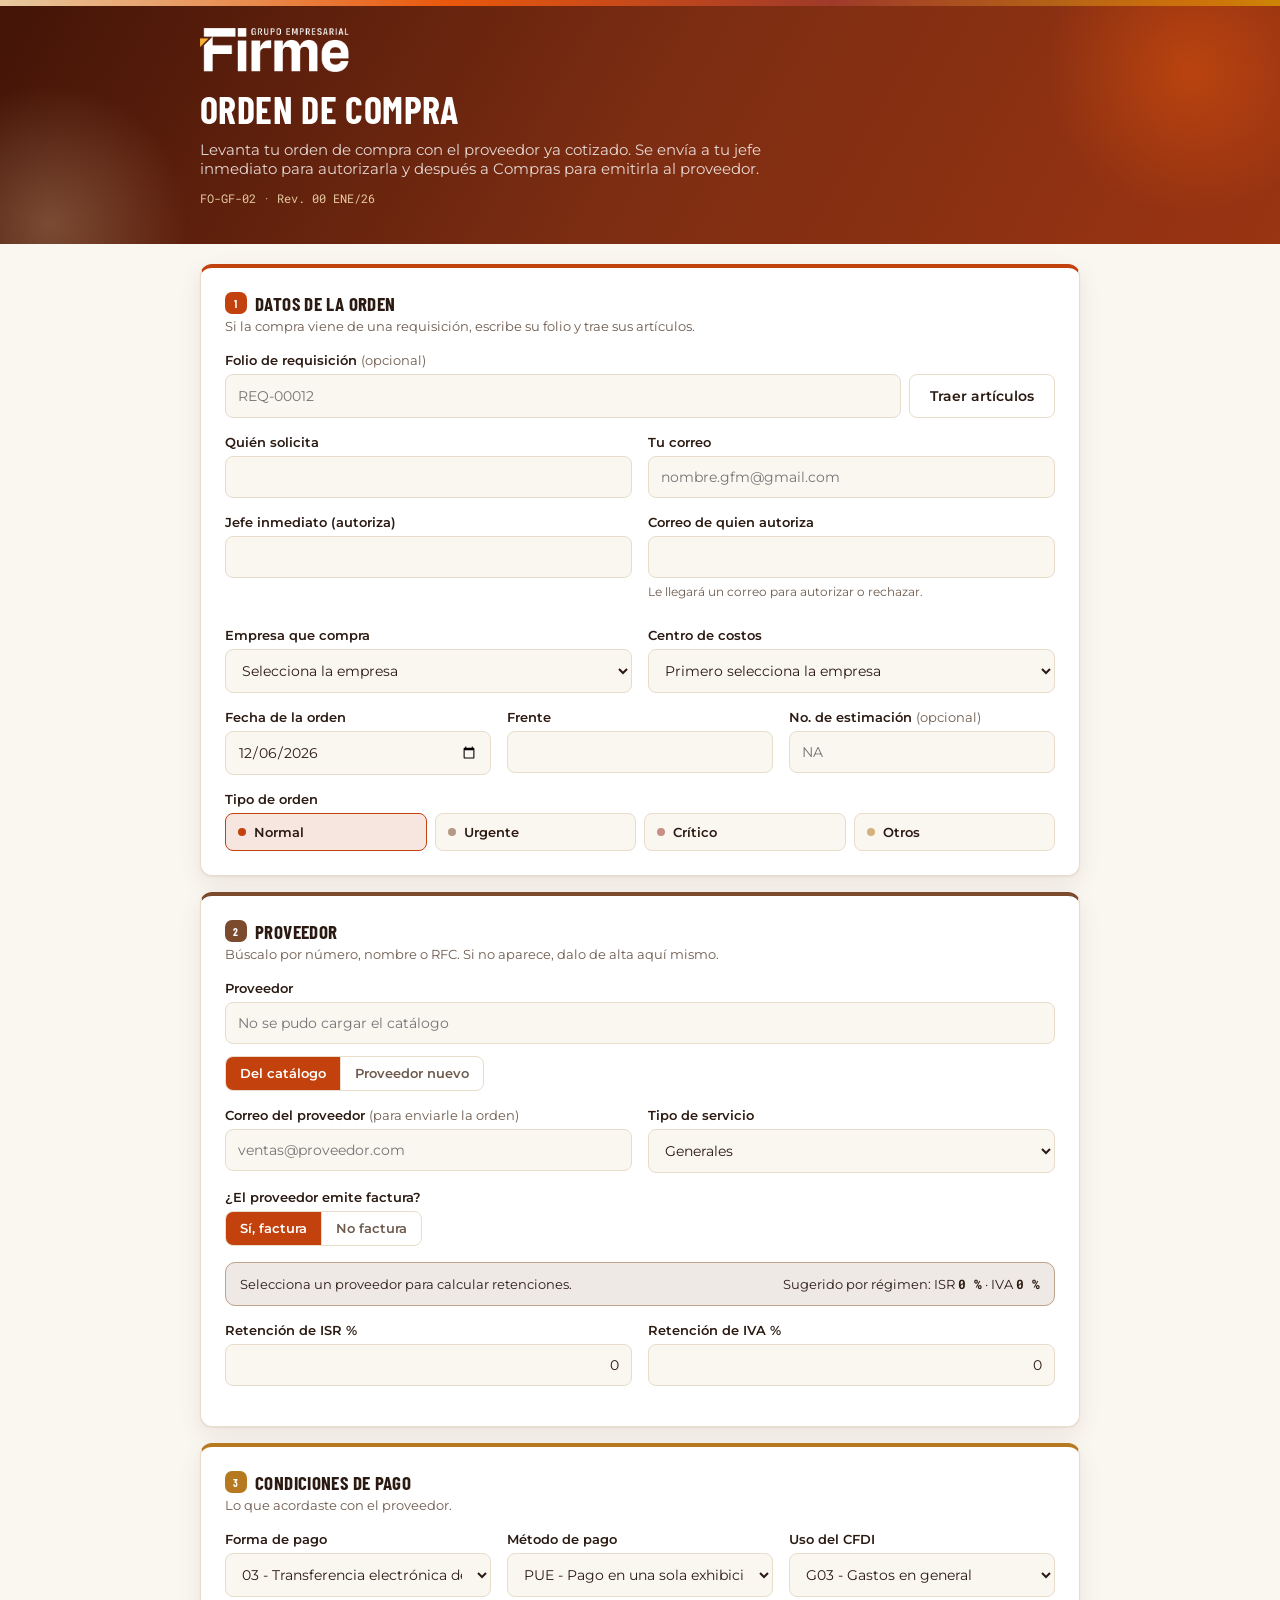
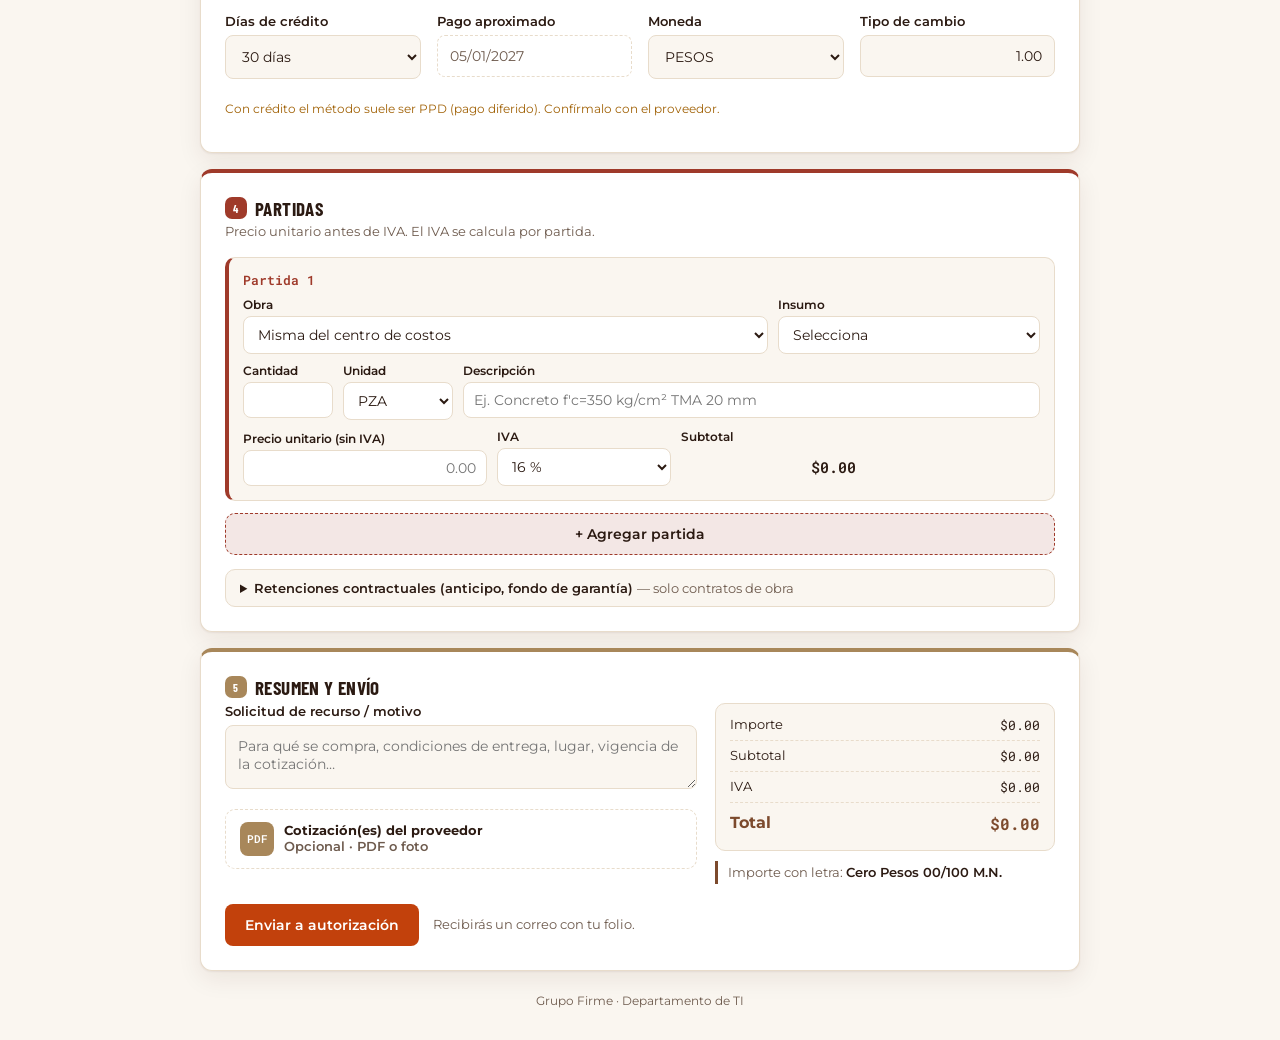
==== commit 095a2b12: "Add files via upload" ====
--- a/index.html
+++ b/index.html
@@ -19,6 +19,9 @@
   .sub-title { font-family: 'Barlow Condensed', sans-serif; font-weight: 700; font-size: 15.5px; text-transform: uppercase; letter-spacing: .02em; margin: 0 0 12px; display: flex; justify-content: space-between; align-items: center; gap: 8px; flex-wrap: wrap; }
   .ret-box { display: flex; gap: 12px; align-items: center; justify-content: space-between; flex-wrap: wrap; border-radius: 10px; padding: 12px 14px; background: color-mix(in srgb, var(--sc) 12%, var(--surface)); border: 1px solid color-mix(in srgb, var(--sc) 40%, var(--border)); font-size: 13px; margin-bottom: 16px; }
   .ret-box b { font-family: 'Roboto Mono', monospace; }
+  .ret-edit { margin-top: 12px; }
+  .req { color: #C2410C; font-weight: 700; }
+  .drop.invalid { border-color: var(--critical, #C51315) !important; }
   .req-row { display: grid; grid-template-columns: 1fr auto; gap: 8px; }
 
   #items-wrap { display: flex; flex-direction: column; gap: 12px; }
@@ -109,7 +112,7 @@
     </div>
     <div class="row3">
       <div class="field"><label for="f-fecha">Fecha de la orden</label><input type="date" id="f-fecha" required></div>
-      <div class="field"><label for="f-frente">Frente <span class="opt">(opcional)</span></label><input type="text" id="f-frente"></div>
+      <div class="field"><label for="f-frente">Frente</label><input type="text" id="f-frente" required></div>
       <div class="field"><label for="f-estim">No. de estimación <span class="opt">(opcional)</span></label><input type="text" id="f-estim" placeholder="NA"></div>
     </div>
     <div class="field" style="margin-bottom:0">
@@ -143,11 +146,11 @@
         <div class="field"><label for="n-tel">Teléfono <span class="opt">(opcional)</span></label><input type="text" id="n-tel" inputmode="tel"></div>
       </div>
       <div class="row2">
-        <div class="field"><label for="n-clabe">CLABE interbancaria</label><input type="text" id="n-clabe" class="mono" inputmode="numeric" maxlength="18"><p class="hint" id="n-clabe-hint"></p></div>
+        <div class="field"><label for="n-clabe">CLABE interbancaria <span class="req">*</span></label><input type="text" id="n-clabe" class="mono" inputmode="numeric" maxlength="18"><p class="hint" id="n-clabe-hint"></p></div>
         <div class="field"><label for="n-banco">Banco</label><input type="text" id="n-banco" placeholder="Se detecta con la CLABE"></div>
       </div>
       <div class="row2">
-        <label class="drop field" id="drop-caratula"><input type="file" accept="application/pdf,image/*" data-tipo="CARATULA"><span class="ico">PDF</span><span class="txt"><strong>Carátula bancaria</strong><span>Toca o arrastra</span></span></label>
+        <label class="drop field" id="drop-caratula"><input type="file" accept="application/pdf,image/*" data-tipo="CARATULA"><span class="ico">PDF</span><span class="txt"><strong>Carátula bancaria <span class="req">*</span></strong><span>Requisito · toca o arrastra</span></span></label>
         <label class="drop field" id="drop-csf"><input type="file" accept="application/pdf,image/*" data-tipo="CSF"><span class="ico">PDF</span><span class="txt"><strong>Constancia de situación fiscal</strong><span>Toca o arrastra</span></span></label>
       </div>
     </div>
@@ -160,7 +163,12 @@
       <label>¿El proveedor emite factura?</label>
       <div class="seg" id="emite-seg"><button type="button" data-v="SI" aria-pressed="true">Sí, factura</button><button type="button" data-v="NO" aria-pressed="false">No factura</button></div>
     </div>
-    <div class="ret-box" id="ret-box"><span id="ret-motivo">Selecciona un proveedor para calcular retenciones.</span><span>ISR <b id="ret-isr">0 %</b> · IVA <b id="ret-iva">0 %</b></span></div>
+    <div class="ret-box" id="ret-box"><span id="ret-motivo">Selecciona un proveedor para calcular retenciones.</span><span>Sugerido por régimen: ISR <b id="ret-isr">0 %</b> · IVA <b id="ret-iva">0 %</b></span></div>
+    <div class="row2 ret-edit">
+      <div class="field"><label for="r-isr">Retención de ISR %</label><input type="text" id="r-isr" class="money" inputmode="decimal" value="0"></div>
+      <div class="field"><label for="r-iva">Retención de IVA %</label><input type="text" id="r-iva" class="money" inputmode="decimal" value="0"></div>
+    </div>
+    <p class="hint warn" id="ret-warn" hidden></p>
   </div>
 
   <!-- 3. Condiciones -->
@@ -202,7 +210,7 @@
     <h2 class="section-title"><span class="section-num">5</span>Resumen y envío</h2>
     <div class="totals">
       <div>
-        <div class="field"><label for="f-obs">Observaciones <span class="opt">(opcional)</span></label><textarea id="f-obs" placeholder="Condiciones de entrega, lugar, vigencia de la cotización…"></textarea></div>
+        <div class="field"><label for="f-obs">Solicitud de recurso / motivo</label><textarea id="f-obs" placeholder="Para qué se compra, condiciones de entrega, lugar, vigencia de la cotización…" required></textarea></div>
         <label class="drop" id="drop-cot"><input type="file" accept="application/pdf,image/*" multiple data-tipo="COTIZACION"><span class="ico">PDF</span><span class="txt"><strong>Cotización(es) del proveedor</strong><span>Opcional · PDF o foto</span></span></label>
         <div class="chips" id="cot-chips"></div>
       </div>
@@ -265,7 +273,13 @@
   opts($('n-regimen'), CAT.regimenes, 'Selecciona');
   $('tipo-group').innerHTML = CAT.tiposOC.map(function (t, i) { return '<label class="pill"><input type="radio" name="tipo" value="' + t + '"' + (i ? '' : ' checked') + '><span class="dot"></span>' + t.charAt(0) + t.slice(1).toLowerCase() + '</label>'; }).join('');
   $('f-fecha').value = O.todayISO();
-  if (O.EMPRESAS.length) $('f-empresa').value = O.EMPRESAS[0].nombre;
+  function fillCc() {
+    var lista = O.ccDeEmpresa($('f-empresa').value) || CAT.cc, cur = $('f-cc').value;
+    opts($('f-cc'), lista, $('f-empresa').value ? 'Selecciona el centro de costos' : 'Primero selecciona la empresa');
+    if (cur && lista.indexOf(cur) >= 0) $('f-cc').value = cur;
+  }
+  $('f-empresa').addEventListener('change', fillCc);
+  fillCc();
   try { var me = JSON.parse(localStorage.getItem('gfm_oc_me') || '{}'); ['solicitante', 'correo', 'autoriza', 'correo-aut'].forEach(function (k) { if (me[k]) $('f-' + k).value = me[k]; }); } catch (e) {}
 
   // ---- proveedores ----
@@ -354,8 +368,20 @@
     else if (!p || (!p.regimen && !p.rfc)) { ret = { isr: 0, iva: 0 }; $('ret-motivo').textContent = 'Selecciona un proveedor para calcular retenciones.'; }
     else { var s = O.retencionesSugeridas(p.regimen, p.rfc, $('f-servicio').value); ret = s; $('ret-motivo').textContent = s.motivo + '.'; }
     $('ret-isr').textContent = O.pct(ret.isr); $('ret-iva').textContent = O.pct(ret.iva);
-    recalc();
-  }
+    $('r-isr').value = fmtPct(ret.isr); $('r-iva').value = fmtPct(ret.iva);
+    var off = state.emite === 'NO'; $('r-isr').disabled = off; $('r-iva').disabled = off;
+    chkRet(); recalc();
+  }
+  function fmtPct(x) { var v = Math.round(num(x) * 10000) / 100; return String(v); }
+  function retCaptured() { return { isr: num($('r-isr').value) / 100, iva: num($('r-iva').value) / 100 }; }
+  function chkRet() {
+    var c = retCaptured(), w = $('ret-warn');
+    var dif = Math.abs(c.isr - ret.isr) > 0.00005 || Math.abs(c.iva - ret.iva) > 0.00005;
+    w.hidden = !dif || state.emite === 'NO';
+    w.textContent = 'Las retenciones capturadas no coinciden con el régimen del proveedor (' + ($('ret-motivo').textContent || '').replace(/\.$/, '') + '). Verifícalo antes de enviar; se marcará en la orden.';
+    return !dif;
+  }
+  ['r-isr', 'r-iva'].forEach(function (id) { $(id).addEventListener('input', function () { this.value = this.value.replace(/[^0-9.]/g, ''); chkRet(); recalc(); }); });
 
   // ---- condiciones ----
   function updPago() {
@@ -377,7 +403,7 @@
     var obraDef = pre.obra || ($('f-cc').value && CAT.obras.indexOf($('f-cc').value) >= 0 ? $('f-cc').value : '');
     row.innerHTML =
       '<div class="item-head"><span class="item-num"></span><button type="button" class="item-remove">Quitar</button></div>' +
-      '<div class="ig1"><div class="field"><label>Obra</label><select class="i-obra">' + '<option value="">Misma del centro de costos</option>' + CAT.obras.map(function (o) { return '<option>' + esc(o) + '</option>'; }).join('') + '</select></div>' +
+      '<div class="ig1"><div class="field"><label>Obra</label><select class="i-obra">' + '<option value="">Misma del centro de costos</option>' + (O.obrasDeEmpresa($('f-empresa').value) || CAT.obras).map(function (o) { return '<option>' + esc(o) + '</option>'; }).join('') + '</select></div>' +
       '<div class="field"><label>Insumo</label><select class="i-partida"><option value="" disabled selected>Selecciona</option>' + CAT.partidas.map(function (o) { return '<option>' + esc(o) + '</option>'; }).join('') + '</select></div></div>' +
       '<div class="ig2"><div class="field"><label>Cantidad</label><input type="text" class="i-cant money" inputmode="decimal"></div>' +
       '<div class="field"><label>Unidad</label><select class="i-unidad">' + CAT.unidades.map(function (u) { return '<option>' + u + '</option>'; }).join('') + '</select></div>' +
@@ -423,7 +449,7 @@
       diasCredito: +$('f-dias').value, fechaPagoEstimada: $('f-fecha').value ? O.addDays($('f-fecha').value, +$('f-dias').value) : '',
       moneda: $('f-moneda').value, tipoCambio: num($('f-tc').value) || 1,
       pctAnticipo: num($('p-anticipo').value) / 100, pctFondo: num($('p-fondo').value) / 100, pctOtras: num($('p-otras').value) / 100,
-      retIsrPct: ret.isr, retIvaPct: ret.iva, items: itemsData(), observaciones: $('f-obs').value.trim()
+      retIsrPct: state.emite === 'NO' ? 0 : retCaptured().isr, retIvaPct: state.emite === 'NO' ? 0 : retCaptured().iva, retSugIsr: ret.isr, retSugIva: ret.iva, retManual: chkRet() ? 'NO' : 'SI', items: itemsData(), observaciones: $('f-obs').value.trim()
     };
   }
   function recalc() {
@@ -499,9 +525,18 @@
       if (/CONSTANCIA/i.test(d.fuente) && !state.files.CSF) { var e = prepFile(f, 'CSF'); if (e) { state.files.CSF = e; $('drop-csf').classList.add('has-file'); $('drop-csf').querySelector('.txt span').textContent = e.nombre; } }
     }).catch(function (x) { $('cfdi-txt').textContent = x.message || 'No se pudo leer el archivo.'; });
   });
+  function autoBanco(f, lab) {
+    O.leerCaratula(f).then(function (d) {
+      var got = [];
+      if (d.clabe && !$('n-clabe').value) { $('n-clabe').value = d.clabe; $('n-clabe').dispatchEvent(new Event('input')); got.push('CLABE'); }
+      if (d.banco && !$('n-banco').value) { $('n-banco').value = d.banco; got.push('banco'); }
+      if (d.titular && !$('n-nombre').value) { $('n-nombre').value = d.titular.toUpperCase(); got.push('nombre'); }
+      if (got.length) lab.querySelector('.txt span').textContent = f.name + ' · se llenó ' + got.join(', ');
+    });
+  }
   ['drop-caratula', 'drop-csf'].forEach(function (id) {
     var lab = $(id), tipo = lab.querySelector('input').dataset.tipo;
-    bindDrop(lab, function (fs) { var e = prepFile(fs[0], tipo); if (!e) return; state.files[tipo] = e; lab.classList.add('has-file'); lab.querySelector('.txt span').textContent = e.nombre; });
+    bindDrop(lab, function (fs) { var e = prepFile(fs[0], tipo); if (!e) return; state.files[tipo] = e; lab.classList.add('has-file'); lab.classList.remove('invalid'); lab.querySelector('.txt span').textContent = e.nombre; if (tipo === 'CARATULA') autoBanco(fs[0], lab); });
   });
   bindDrop($('drop-cot'), function (fs) { fs.slice(0, 5).forEach(function (f) { var e = prepFile(f, 'COTIZACION'); if (e) state.files.COTIZACION.push(e); }); renderChips(); });
   function renderChips() {
@@ -524,13 +559,17 @@
     if (oc.correoAutoriza === oc.correoSolicitante) return err('Quien autoriza debe ser otra persona.', $('f-correo-aut'));
     if (!oc.empresa) return err('Selecciona la empresa.', $('f-empresa'));
     if (!oc.cc) return err('Selecciona el centro de costos.', $('f-cc'));
+    var ccOk = O.ccDeEmpresa(oc.empresa); if (ccOk && ccOk.indexOf(oc.cc) < 0) return err('El centro de costos no corresponde a ' + oc.empresa + '.', $('f-cc'));
+    if (!oc.frente) return err('Escribe el frente.', $('f-frente'));
+    if (!oc.observaciones) return err('Escribe la solicitud de recurso / motivo de la compra.', $('f-obs'));
     if (state.provMode === 'cat' && !state.prov) return err('Selecciona un proveedor del catálogo o da de alta uno nuevo.', $('f-prov'));
     if (state.provMode === 'nuevo') {
       if (!oc.provNombre) return err('Escribe el nombre del proveedor nuevo.', $('n-nombre'));
       if (oc.provRfc && !/^[A-ZÑ&]{3,4}\d{6}[A-Z0-9]{3}$/.test(oc.provRfc)) return err('El RFC del proveedor no es válido.', $('n-rfc'));
       if (state.emite === 'SI' && !oc.provRfc) return err('Si el proveedor factura, captura su RFC.', $('n-rfc'));
       if (!oc.provRegimen) return err('Selecciona el régimen fiscal del proveedor.', $('n-regimen'));
-      if (oc.provClabe && oc.provClabe.length === 18 && !clabeValid(oc.provClabe)) return err('La CLABE no es válida.', $('n-clabe'));
+      if (!clabeValid(oc.provClabe || '')) return err('Captura la CLABE del proveedor (18 dígitos válidos).', $('n-clabe'));
+      if (!state.files.CARATULA) { $('drop-caratula').classList.add('invalid'); return err('Sube la carátula bancaria del proveedor.', $('drop-caratula')); }
     }
     if (oc.provCorreo && !emailRe.test(oc.provCorreo)) return err('El correo del proveedor no es válido.', $('f-prov-correo'));
     if (oc.moneda === 'DOLARES' && oc.tipoCambio <= 1) return err('Captura el tipo de cambio.', $('f-tc'));
@@ -541,6 +580,7 @@
       if (!it.partida) return err('Partida ' + (i + 1) + ': selecciona el insumo.', q('.i-partida'));
       if (!(it.precioUnitario > 0)) return err('Partida ' + (i + 1) + ': captura el precio unitario.', q('.i-pu'));
     }
+    var cr = retCaptured(); if (cr.isr > 0.35 || cr.iva > 0.16) return err('Revisa las retenciones: el ISR no puede pasar de 35 % ni el IVA de 16 %.', $('r-isr'));
     var t = O.calcular(oc); if (t.total <= 0) return err('El total debe ser mayor a cero.');
     return true;
   }
@@ -549,6 +589,7 @@
     e.preventDefault();
     var oc = ocData(); if (!validate(oc)) return;
     oc.totalLetra = O.letras(O.calcular(oc).total, oc.moneda);
+    if (oc.retManual === 'SI') oc.observaciones = (oc.observaciones ? oc.observaciones + ' | ' : '') + 'RETENCIONES CAPTURADAS MANUALMENTE: ISR ' + O.pct(oc.retIsrPct) + ' / IVA ' + O.pct(oc.retIvaPct) + ' (el régimen sugiere ISR ' + O.pct(oc.retSugIsr) + ' / IVA ' + O.pct(oc.retSugIva) + ')';
     var files = [state.files.CARATULA, state.files.CSF].filter(Boolean).filter(function () { return state.provMode === 'nuevo'; }).concat(state.files.COTIZACION);
     try { localStorage.setItem('gfm_oc_me', JSON.stringify({ solicitante: oc.solicitante, correo: oc.correoSolicitante, autoriza: oc.autoriza, 'correo-aut': oc.correoAutoriza })); } catch (x) {}
     $('overlay').hidden = false; $('submit-btn').disabled = true;
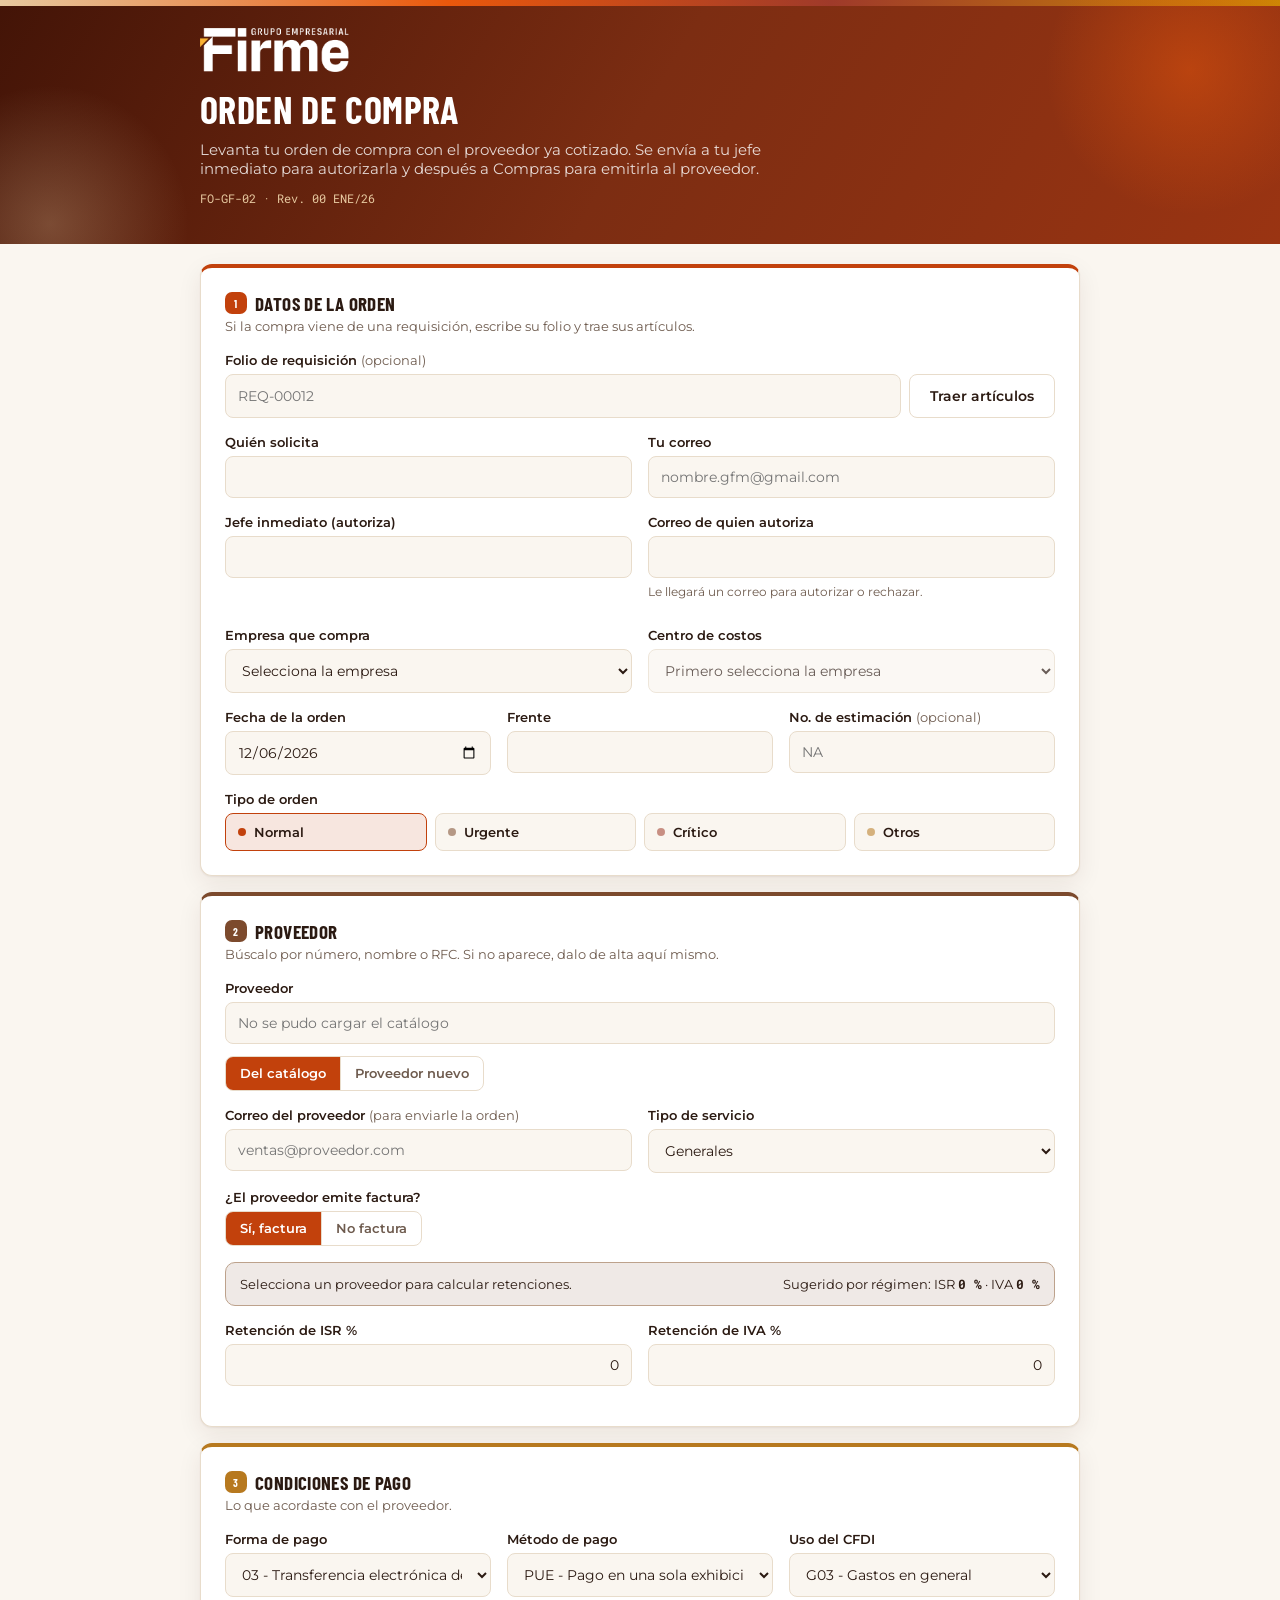
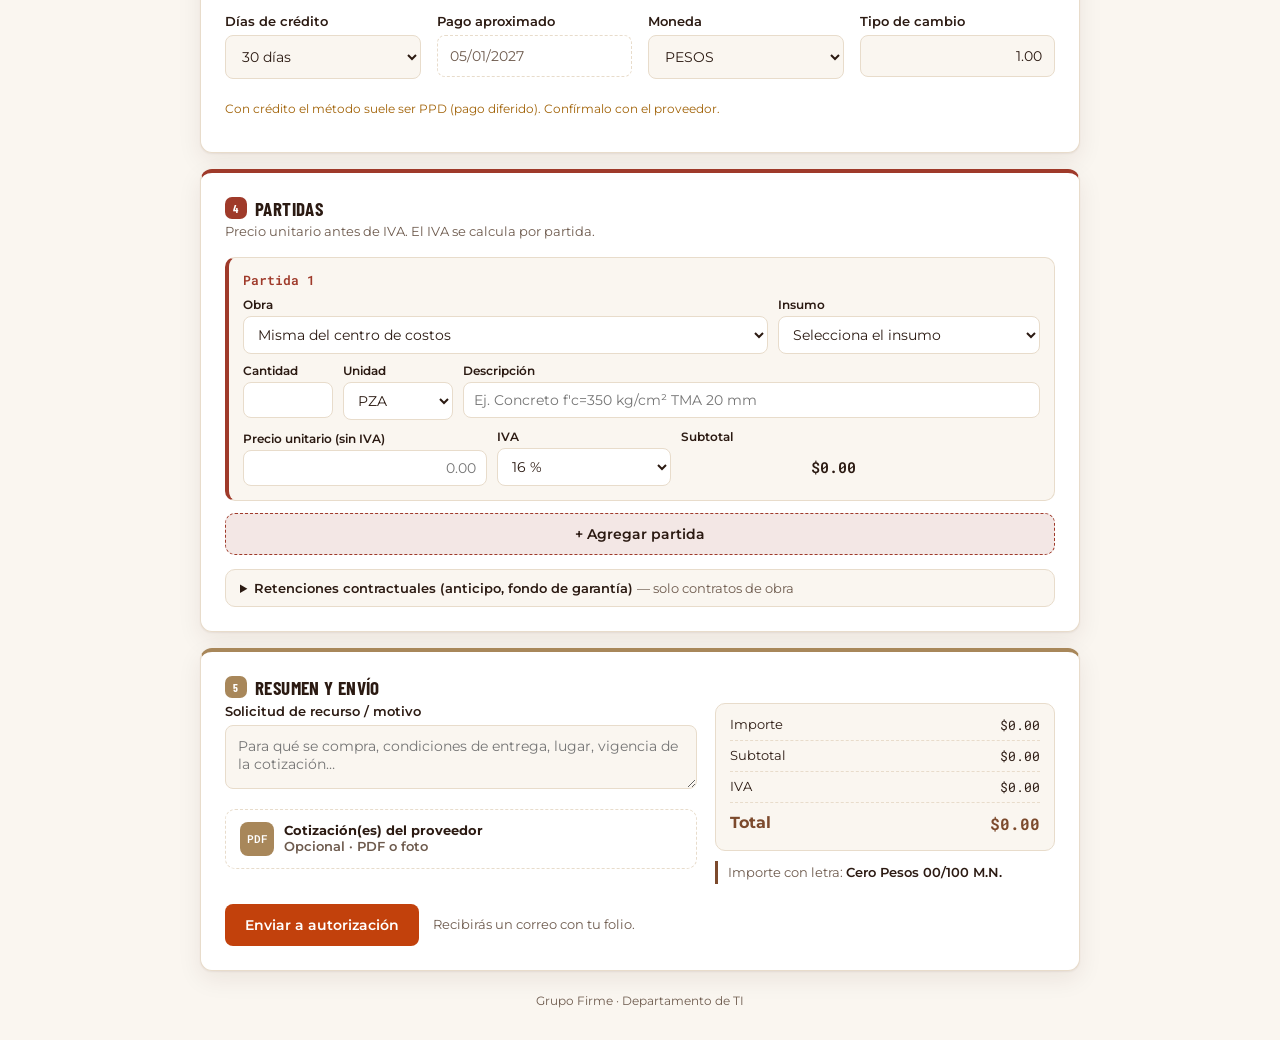
==== commit 14714b30: "Add files via upload" ====
--- a/index.html
+++ b/index.html
@@ -273,10 +273,13 @@
   opts($('n-regimen'), CAT.regimenes, 'Selecciona');
   $('tipo-group').innerHTML = CAT.tiposOC.map(function (t, i) { return '<label class="pill"><input type="radio" name="tipo" value="' + t + '"' + (i ? '' : ' checked') + '><span class="dot"></span>' + t.charAt(0) + t.slice(1).toLowerCase() + '</label>'; }).join('');
   $('f-fecha').value = O.todayISO();
+  function ccLista() { var e = $('f-empresa').value; return e ? (O.ccDeEmpresa(e) || CAT.cc) : []; }
   function fillCc() {
-    var lista = O.ccDeEmpresa($('f-empresa').value) || CAT.cc, cur = $('f-cc').value;
+    var lista = ccLista(), cur = $('f-cc').value;
     opts($('f-cc'), lista, $('f-empresa').value ? 'Selecciona el centro de costos' : 'Primero selecciona la empresa');
+    $('f-cc').disabled = !$('f-empresa').value;
     if (cur && lista.indexOf(cur) >= 0) $('f-cc').value = cur;
+    if (typeof refreshItemSelects === 'function') refreshItemSelects();
   }
   $('f-empresa').addEventListener('change', fillCc);
   fillCc();
@@ -333,7 +336,7 @@
     b.addEventListener('click', function () {
       state.emite = b.dataset.v;
       Array.prototype.forEach.call($('emite-seg').querySelectorAll('button'), function (x) { x.setAttribute('aria-pressed', String(x === b)); });
-      recalc(); updRet();
+      refreshItemSelects(); recalc(); updRet();
     });
   });
   $('n-rfc').addEventListener('input', function () {
@@ -400,11 +403,11 @@
     if (state.items.length >= MAX_ITEMS) return;
     pre = pre || {};
     var row = document.createElement('div'); row.className = 'item-row';
-    var obraDef = pre.obra || ($('f-cc').value && CAT.obras.indexOf($('f-cc').value) >= 0 ? $('f-cc').value : '');
+    var obraDef = pre.obra || '';
     row.innerHTML =
       '<div class="item-head"><span class="item-num"></span><button type="button" class="item-remove">Quitar</button></div>' +
-      '<div class="ig1"><div class="field"><label>Obra</label><select class="i-obra">' + '<option value="">Misma del centro de costos</option>' + (O.obrasDeEmpresa($('f-empresa').value) || CAT.obras).map(function (o) { return '<option>' + esc(o) + '</option>'; }).join('') + '</select></div>' +
-      '<div class="field"><label>Insumo</label><select class="i-partida"><option value="" disabled selected>Selecciona</option>' + CAT.partidas.map(function (o) { return '<option>' + esc(o) + '</option>'; }).join('') + '</select></div></div>' +
+      '<div class="ig1"><div class="field"><label>Obra</label><select class="i-obra">' + obraOpts() + '</select></div>' +
+      '<div class="field"><label>Insumo</label><select class="i-partida">' + insumoOpts() + '</select></div></div>' +
       '<div class="ig2"><div class="field"><label>Cantidad</label><input type="text" class="i-cant money" inputmode="decimal"></div>' +
       '<div class="field"><label>Unidad</label><select class="i-unidad">' + CAT.unidades.map(function (u) { return '<option>' + u + '</option>'; }).join('') + '</select></div>' +
       '<div class="field f-desc-wrap"><label>Descripción</label><input type="text" class="i-desc" placeholder="Ej. Concreto f\'c=350 kg/cm² TMA 20 mm"></div></div>' +
@@ -413,7 +416,7 @@
       '<div class="field"><label>Subtotal</label><div class="line-sub i-sub">$0.00</div></div><div></div></div>';
     var q = function (c) { return row.querySelector(c); };
     var it = { row: row, q: q };
-    if (obraDef) q('.i-obra').value = obraDef;
+    if (obraDef && ccLista().indexOf(obraDef) >= 0) q('.i-obra').value = obraDef;
     if (pre.cantidad) q('.i-cant').value = pre.cantidad;
     if (pre.unidad) { var u = String(pre.unidad).toUpperCase(); if (CAT.unidades.indexOf(u) < 0) { var o = document.createElement('option'); o.textContent = u; q('.i-unidad').appendChild(o); } q('.i-unidad').value = u; }
     if (pre.descripcion) q('.i-desc').value = pre.descripcion;
@@ -424,6 +427,18 @@
     q('.item-remove').addEventListener('click', function () { if (state.items.length === 1) return; row.remove(); state.items = state.items.filter(function (x) { return x !== it; }); renumber(); recalc(); });
     $('items-wrap').appendChild(row); state.items.push(it); renumber(); recalc();
     return it;
+  }
+  function obraOpts() { return '<option value="">Misma del centro de costos</option>' + ccLista().map(function (o) { return '<option>' + esc(o) + '</option>'; }).join(''); }
+  function insumoOpts() {
+    return '<option value="" disabled selected>Selecciona el insumo</option>' + O.insumosPara(state.emite).map(function (g) {
+      return '<optgroup label="' + esc(g.g) + '">' + g.i.map(function (x) { return '<option>' + esc(x) + '</option>'; }).join('') + '</optgroup>';
+    }).join('');
+  }
+  function refreshItemSelects() {
+    state.items.forEach(function (it) {
+      var o = it.q('.i-obra'), ov = o.value; o.innerHTML = obraOpts(); if (ov && ccLista().indexOf(ov) >= 0) o.value = ov;
+      var p = it.q('.i-partida'), pv = p.value; p.innerHTML = insumoOpts(); if (pv) { p.value = pv; if (p.value !== pv) p.value = ''; }
+    });
   }
   function renumber() { state.items.forEach(function (it, i) { it.q('.item-num').textContent = 'Partida ' + (i + 1); it.q('.item-remove').hidden = state.items.length === 1; }); $('add-item-btn').hidden = state.items.length >= MAX_ITEMS; }
   $('add-item-btn').addEventListener('click', function () { var it = addItem(); it.q('.i-desc').focus(); });
@@ -478,13 +493,15 @@
       var r = list.filter(function (x) { return String(x.id).toUpperCase() === id; })[0];
       if (!r) { h.textContent = 'No encontré ' + id + ' en Requisiciones. Puedes continuar capturando a mano.'; h.className = 'hint bad'; return; }
       if (r.empresa && O.EMPRESAS.some(function (e) { return e.nombre === r.empresa; })) $('f-empresa').value = r.empresa;
-      if (r.cc && CAT.cc.indexOf(r.cc) >= 0) $('f-cc').value = r.cc;
+      if (r.empresa) fillCc();
+      var matchCc = function (v) { if (!v) return ''; var L = ccLista(); if (L.indexOf(v) >= 0) return v; var c = String(v).split(' - ')[0].trim(); return L.filter(function (x) { return x.split(' - ')[0].trim() === c; })[0] || ''; };
+      var rcc = matchCc(r.cc); if (rcc) $('f-cc').value = rcc;
       if (!$('f-solicitante').value && r.solicitante) $('f-solicitante').value = r.solicitante;
       var arts = r.items || [];
       if (arts.length) {
         var empty = state.items.length === 1 && !state.items[0].q('.i-desc').value && !state.items[0].q('.i-pu').value;
         if (empty) { state.items[0].row.remove(); state.items = []; }
-        arts.forEach(function (a) { addItem({ cantidad: a.cantidad, unidad: a.unidad, descripcion: a.descripcion, obra: r.obra && CAT.obras.indexOf(r.obra) >= 0 ? r.obra : '' }); });
+        arts.forEach(function (a) { addItem({ cantidad: a.cantidad, unidad: a.unidad, descripcion: a.descripcion, obra: matchCc(r.obra) }); });
       }
       var est = String(r.estado || '');
       h.textContent = 'Se trajeron ' + arts.length + ' artículo(s) de ' + id + '. Falta capturar precio e insumo.' + (est && est !== 'autorizada' ? ' Ojo: la requisición está "' + est + '", no autorizada.' : '');
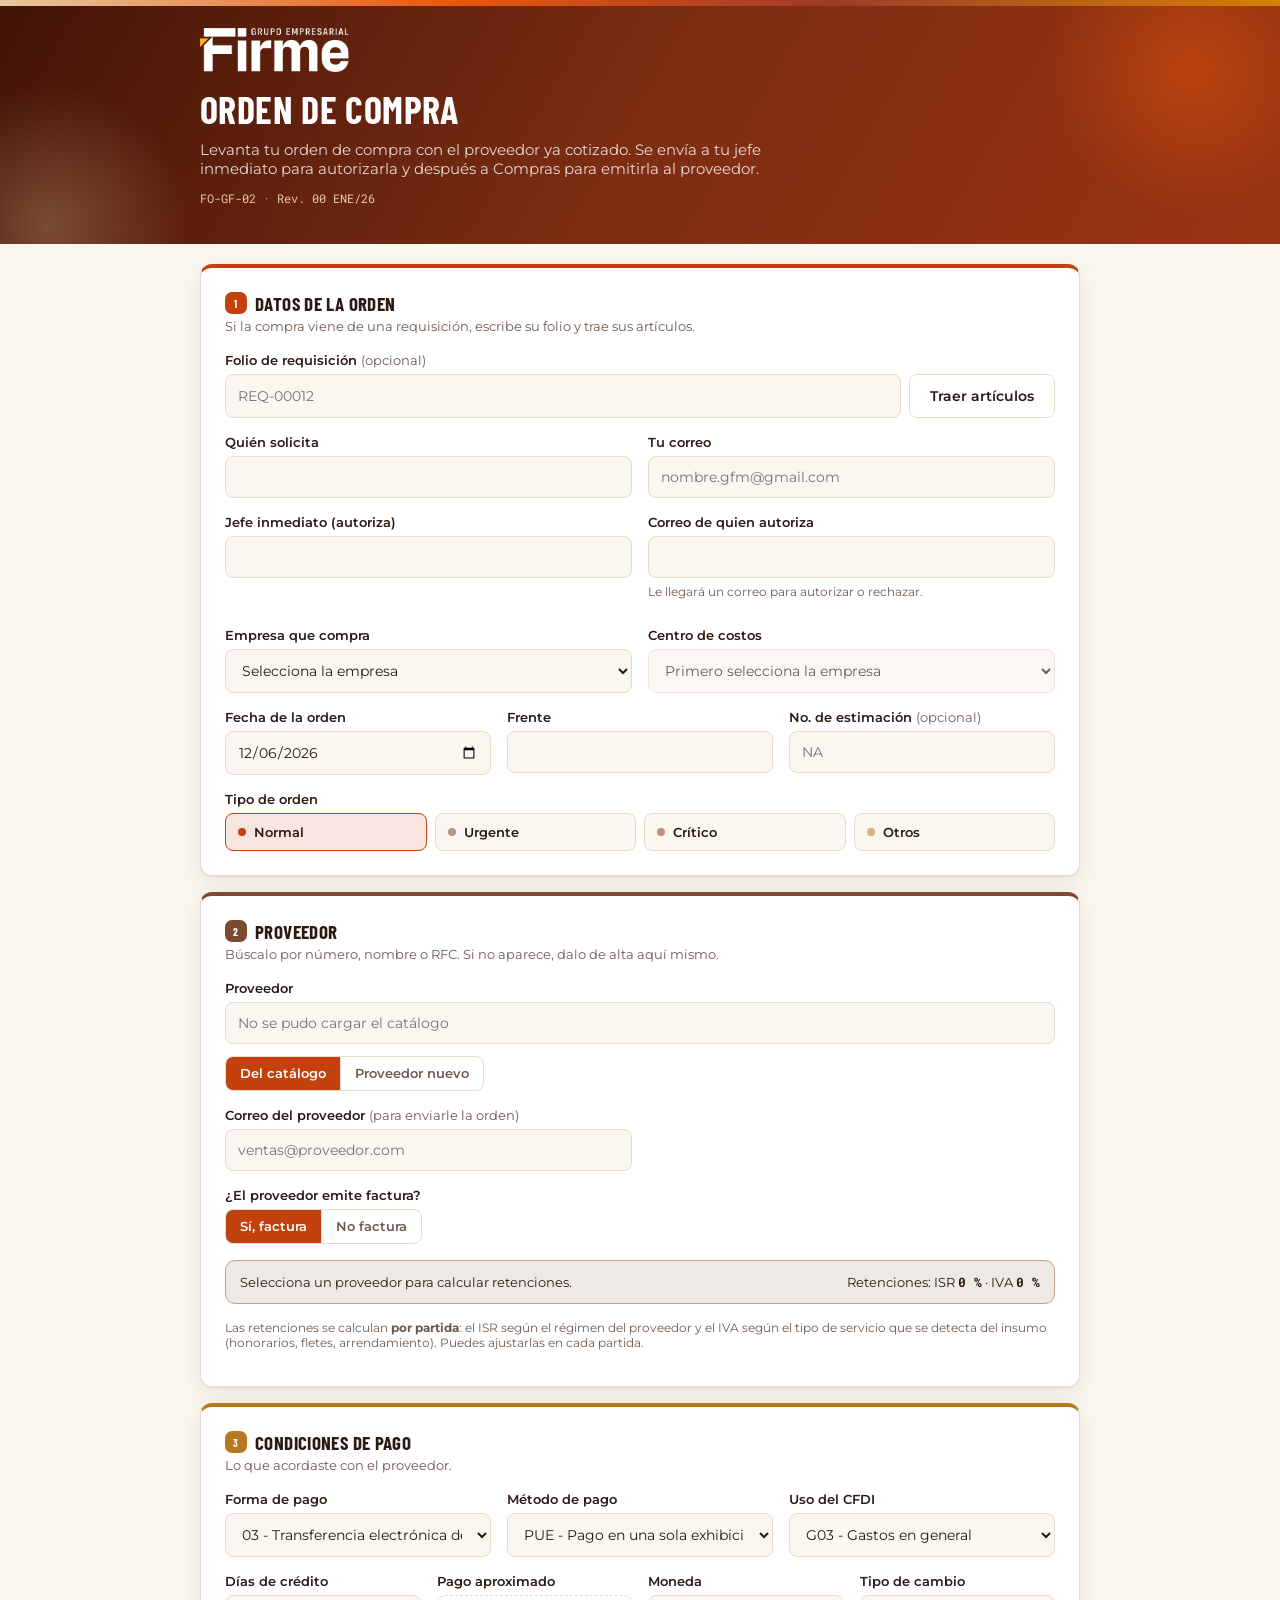
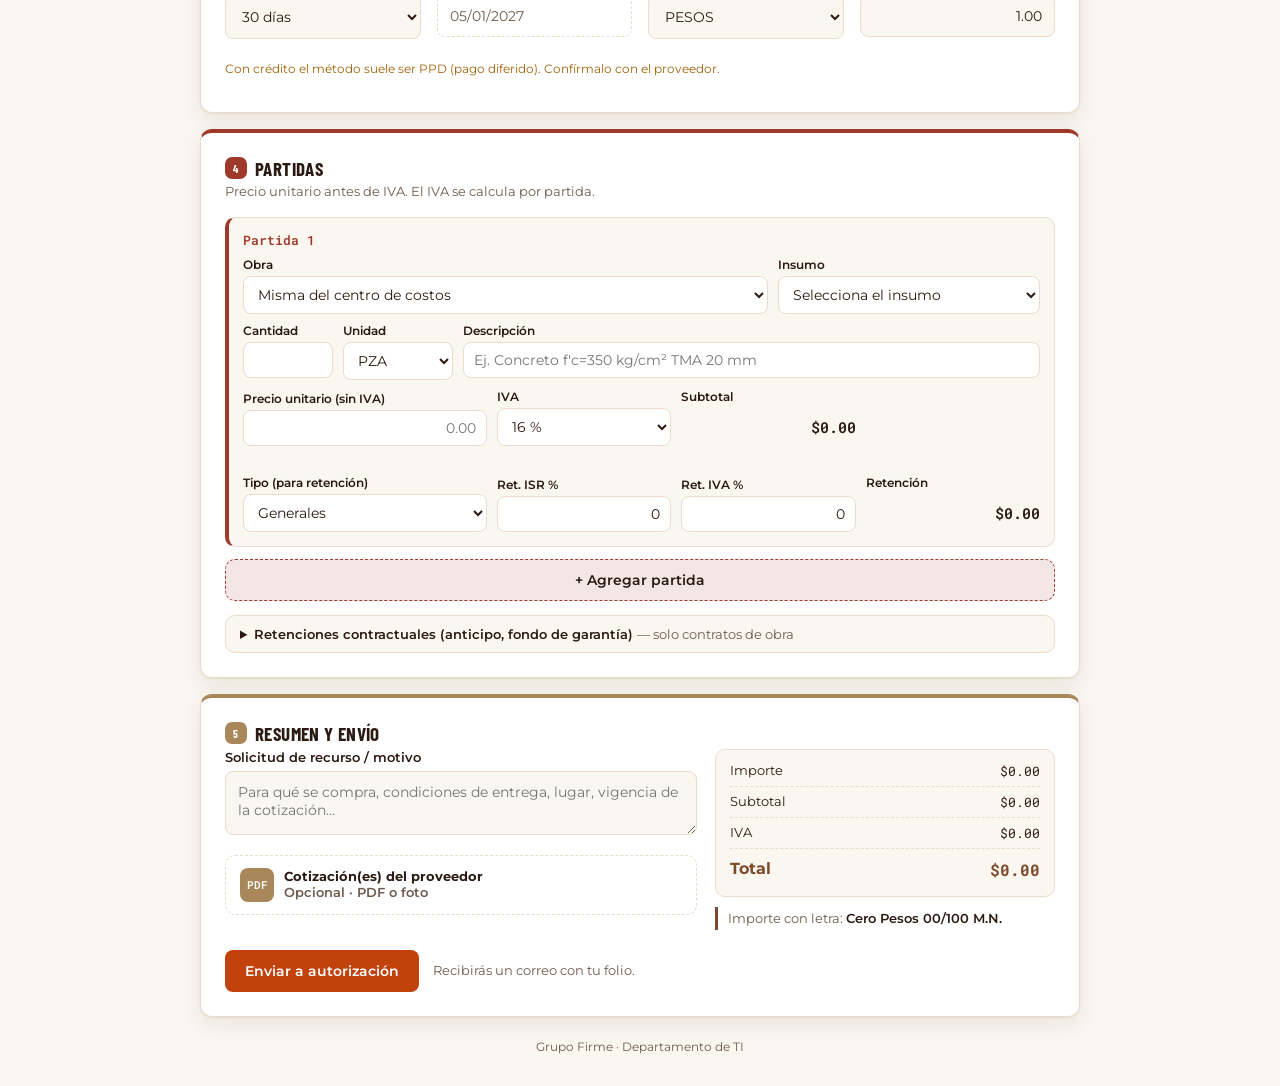
==== commit fc6068cc: "Add files via upload" ====
--- a/index.html
+++ b/index.html
@@ -35,6 +35,10 @@
   .ig1 { display: grid; grid-template-columns: 2fr 1fr; gap: 10px; }
   .ig2 { display: grid; grid-template-columns: 90px 110px 1fr; gap: 10px; }
   .ig3 { display: grid; grid-template-columns: 1.4fr 1fr 1fr 1fr; gap: 10px; align-items: end; }
+  .ig4 { display: grid; grid-template-columns: 1.4fr 1fr 1fr 1fr; gap: 10px; align-items: end; margin-top: 10px; padding-top: 10px; border-top: 1px dashed var(--line); }
+  .ig4 .i-ret.neg { color: var(--critical, #b42318); }
+  .ig4 input.manual { outline: 2px solid #e8a33d; }
+  @media (max-width: 640px) { .ig4 { grid-template-columns: 1fr 1fr; } }
   @media (max-width: 640px) { .ig1, .ig3 { grid-template-columns: 1fr 1fr; } .ig2 { grid-template-columns: 1fr 1fr; } .ig2 .f-desc-wrap { grid-column: 1 / -1; } .ig1 > :first-child { grid-column: 1 / -1; } }
   .line-sub { font-family: 'Roboto Mono', monospace; font-weight: 600; font-size: 15px; text-align: right; padding: 9px 0; }
   #add-item-btn { font: inherit; font-weight: 600; font-size: 13.5px; color: var(--ink); background: color-mix(in srgb, var(--sc) 12%, var(--surface)); border: 1px dashed var(--sc); border-radius: 10px; padding: 12px; cursor: pointer; width: 100%; margin-top: 12px; }
@@ -157,17 +161,14 @@
 
     <div class="row2">
       <div class="field"><label for="f-prov-correo">Correo del proveedor <span class="opt">(para enviarle la orden)</span></label><input type="email" id="f-prov-correo" placeholder="ventas@proveedor.com"></div>
-      <div class="field"><label for="f-servicio">Tipo de servicio</label><select id="f-servicio"></select></div>
+      <div></div>
     </div>
     <div class="field">
       <label>¿El proveedor emite factura?</label>
       <div class="seg" id="emite-seg"><button type="button" data-v="SI" aria-pressed="true">Sí, factura</button><button type="button" data-v="NO" aria-pressed="false">No factura</button></div>
     </div>
-    <div class="ret-box" id="ret-box"><span id="ret-motivo">Selecciona un proveedor para calcular retenciones.</span><span>Sugerido por régimen: ISR <b id="ret-isr">0 %</b> · IVA <b id="ret-iva">0 %</b></span></div>
-    <div class="row2 ret-edit">
-      <div class="field"><label for="r-isr">Retención de ISR %</label><input type="text" id="r-isr" class="money" inputmode="decimal" value="0"></div>
-      <div class="field"><label for="r-iva">Retención de IVA %</label><input type="text" id="r-iva" class="money" inputmode="decimal" value="0"></div>
-    </div>
+    <div class="ret-box" id="ret-box"><span id="ret-motivo">Selecciona un proveedor para calcular retenciones.</span><span>Retenciones: ISR <b id="ret-isr">0 %</b> · IVA <b id="ret-iva">0 %</b></span></div>
+    <p class="hint">Las retenciones se calculan <b>por partida</b>: el ISR según el régimen del proveedor y el IVA según el tipo de servicio que se detecta del insumo (honorarios, fletes, arrendamiento). Puedes ajustarlas en cada partida.</p>
     <p class="hint warn" id="ret-warn" hidden></p>
   </div>
 
@@ -265,7 +266,6 @@
   // ---- catálogos ----
   opts($('f-empresa'), O.EMPRESAS.map(function (e) { return e.nombre; }), 'Selecciona la empresa');
   opts($('f-cc'), CAT.cc, 'Selecciona el centro de costos');
-  opts($('f-servicio'), CAT.servicios);
   opts($('f-forma'), CAT.formasPago);
   opts($('f-metodo'), CAT.metodosPago);
   opts($('f-uso'), CAT.usosCfdi); $('f-uso').value = 'G03 - Gastos en general';
@@ -347,7 +347,6 @@
     updRet();
   });
   $('n-regimen').addEventListener('change', updRet);
-  $('f-servicio').addEventListener('change', updRet);
 
   var BANCOS = { '002': 'BANAMEX', '012': 'BBVA BANCOMER', '014': 'SANTANDER', '021': 'HSBC', '030': 'BAJIO', '036': 'INBURSA', '042': 'MIFEL', '044': 'SCOTIABANK', '058': 'BANREGIO', '059': 'INVEX', '062': 'AFIRME', '072': 'BANORTE', '106': 'BANK OF AMERICA', '127': 'AZTECA', '128': 'AUTOFIN', '130': 'COMPARTAMOS', '137': 'BANCOPPEL', '138': 'ABC CAPITAL', '140': 'CONSUBANCO', '143': 'CIBANCO', '145': 'BBASE', '147': 'BANKAOOL', '156': 'SABADELL', '166': 'BANSEFI', '638': 'NU MEXICO', '646': 'STP', '722': 'MERCADO PAGO' };
   function clabeValid(c) { if (!/^\d{18}$/.test(c)) return false; var w = [3, 7, 1], s = 0; for (var i = 0; i < 17; i++) s += (+c[i] * w[i % 3]) % 10; return (10 - s % 10) % 10 === +c[17]; }
@@ -365,26 +364,47 @@
     return state.prov;
   }
   var ret = { isr: 0, iva: 0 };
+  function sugerida(serv) {
+    var p = provData();
+    if (state.emite === 'NO') return { isr: 0, iva: 0, motivo: 'Sin factura: no se calcula IVA ni retenciones' };
+    if (!p || (!p.regimen && !p.rfc)) return { isr: 0, iva: 0, motivo: 'Selecciona un proveedor para calcular retenciones' };
+    return O.retencionesSugeridas(p.regimen, p.rfc, serv);
+  }
+  function autoServ(it) {
+    if (it.servManual) return;
+    it.q('.i-serv').value = O.servicioDeInsumo(it.q('.i-partida').value, it.q('.i-desc').value);
+  }
+  function applyRet(it) {
+    it.sug = sugerida(it.q('.i-serv').value);
+    if (!it.rateManual) { it.q('.i-risr').value = fmtPct(it.sug.isr); it.q('.i-riva').value = fmtPct(it.sug.iva); }
+    var off = state.emite === 'NO'; it.q('.i-risr').disabled = off; it.q('.i-riva').disabled = off; it.q('.i-serv').disabled = off;
+    if (off) { it.q('.i-risr').value = '0'; it.q('.i-riva').value = '0'; }
+  }
   function updRet() {
-    var p = provData();
-    if (state.emite === 'NO') { ret = { isr: 0, iva: 0 }; $('ret-motivo').textContent = 'Sin factura: no se calcula IVA ni retenciones.'; }
-    else if (!p || (!p.regimen && !p.rfc)) { ret = { isr: 0, iva: 0 }; $('ret-motivo').textContent = 'Selecciona un proveedor para calcular retenciones.'; }
-    else { var s = O.retencionesSugeridas(p.regimen, p.rfc, $('f-servicio').value); ret = s; $('ret-motivo').textContent = s.motivo + '.'; }
-    $('ret-isr').textContent = O.pct(ret.isr); $('ret-iva').textContent = O.pct(ret.iva);
-    $('r-isr').value = fmtPct(ret.isr); $('r-iva').value = fmtPct(ret.iva);
-    var off = state.emite === 'NO'; $('r-isr').disabled = off; $('r-iva').disabled = off;
+    state.items.forEach(function (it) { autoServ(it); applyRet(it); });
+    var mot = {}, isr = {}, iva = {};
+    state.items.forEach(function (it) { var s = it.sug || sugerida('Generales'); mot[s.motivo] = 1; var c = itemRet(it); isr[O.pct(c.isr)] = 1; iva[O.pct(c.iva)] = 1; });
+    var ms = Object.keys(mot); if (!ms.length) ms = [sugerida('Generales').motivo];
+    $('ret-motivo').textContent = ms.join(' · ') + '.';
+    var ki = Object.keys(isr), kv = Object.keys(iva);
+    $('ret-isr').textContent = ki.length === 1 ? ki[0] : 'por partida'; $('ret-iva').textContent = kv.length === 1 ? kv[0] : 'por partida';
     chkRet(); recalc();
   }
   function fmtPct(x) { var v = Math.round(num(x) * 10000) / 100; return String(v); }
-  function retCaptured() { return { isr: num($('r-isr').value) / 100, iva: num($('r-iva').value) / 100 }; }
+  function itemRet(it) { return state.emite === 'NO' ? { isr: 0, iva: 0 } : { isr: num(it.q('.i-risr').value) / 100, iva: num(it.q('.i-riva').value) / 100 }; }
   function chkRet() {
-    var c = retCaptured(), w = $('ret-warn');
-    var dif = Math.abs(c.isr - ret.isr) > 0.00005 || Math.abs(c.iva - ret.iva) > 0.00005;
-    w.hidden = !dif || state.emite === 'NO';
-    w.textContent = 'Las retenciones capturadas no coinciden con el régimen del proveedor (' + ($('ret-motivo').textContent || '').replace(/\.$/, '') + '). Verifícalo antes de enviar; se marcará en la orden.';
-    return !dif;
-  }
-  ['r-isr', 'r-iva'].forEach(function (id) { $(id).addEventListener('input', function () { this.value = this.value.replace(/[^0-9.]/g, ''); chkRet(); recalc(); }); });
+    var bad = [];
+    state.items.forEach(function (it, i) {
+      var c = itemRet(it), s = it.sug || { isr: 0, iva: 0 };
+      var dif = state.emite !== 'NO' && (Math.abs(c.isr - s.isr) > 0.00005 || Math.abs(c.iva - s.iva) > 0.00005);
+      it.q('.i-risr').classList.toggle('manual', dif); it.q('.i-riva').classList.toggle('manual', dif);
+      if (dif) bad.push(i + 1);
+    });
+    var w = $('ret-warn'); w.hidden = !bad.length;
+    w.textContent = 'Partida ' + bad.join(', ') + ': las retenciones capturadas no coinciden con el régimen del proveedor. Verifícalo antes de enviar; se marcará en la orden.';
+    state.retManualPartidas = bad;
+    return !bad.length;
+  }
 
   // ---- condiciones ----
   function updPago() {
@@ -413,7 +433,11 @@
       '<div class="field f-desc-wrap"><label>Descripción</label><input type="text" class="i-desc" placeholder="Ej. Concreto f\'c=350 kg/cm² TMA 20 mm"></div></div>' +
       '<div class="ig3"><div class="field"><label>Precio unitario (sin IVA)</label><input type="text" class="i-pu money" inputmode="decimal" placeholder="0.00"></div>' +
       '<div class="field"><label>IVA</label><select class="i-iva">' + CAT.tasasIva.map(function (t) { return '<option value="' + t.v + '">' + t.l + '</option>'; }).join('') + '</select></div>' +
-      '<div class="field"><label>Subtotal</label><div class="line-sub i-sub">$0.00</div></div><div></div></div>';
+      '<div class="field"><label>Subtotal</label><div class="line-sub i-sub">$0.00</div></div><div></div></div>' +
+      '<div class="ig4"><div class="field"><label>Tipo (para retención)</label><select class="i-serv">' + CAT.servicios.map(function (x) { return '<option>' + x + '</option>'; }).join('') + '</select></div>' +
+      '<div class="field"><label>Ret. ISR %</label><input type="text" class="i-risr money" inputmode="decimal" value="0"></div>' +
+      '<div class="field"><label>Ret. IVA %</label><input type="text" class="i-riva money" inputmode="decimal" value="0"></div>' +
+      '<div class="field"><label>Retención</label><div class="line-sub i-ret">$0.00</div></div></div>';
     var q = function (c) { return row.querySelector(c); };
     var it = { row: row, q: q };
     if (obraDef && ccLista().indexOf(obraDef) >= 0) q('.i-obra').value = obraDef;
@@ -423,9 +447,13 @@
     if (pre.partida) q('.i-partida').value = pre.partida;
     if (pre.precioUnitario) q('.i-pu').value = r2(num(pre.precioUnitario)).toFixed(2);
     row.querySelectorAll('input,select').forEach(function (x) { x.addEventListener('input', recalc); x.addEventListener('change', recalc); });
+    q('.i-partida').addEventListener('change', function () { autoServ(it); applyRet(it); updRet(); });
+    q('.i-desc').addEventListener('change', function () { autoServ(it); applyRet(it); updRet(); });
+    q('.i-serv').addEventListener('change', function () { it.servManual = true; it.rateManual = false; applyRet(it); updRet(); });
+    ['.i-risr', '.i-riva'].forEach(function (c) { q(c).addEventListener('input', function () { this.value = this.value.replace(/[^0-9.]/g, ''); it.rateManual = true; chkRet(); recalc(); }); });
     q('.i-pu').addEventListener('blur', function () { if (this.value.trim()) this.value = r2(num(this.value)).toFixed(2); });
-    q('.item-remove').addEventListener('click', function () { if (state.items.length === 1) return; row.remove(); state.items = state.items.filter(function (x) { return x !== it; }); renumber(); recalc(); });
-    $('items-wrap').appendChild(row); state.items.push(it); renumber(); recalc();
+    q('.item-remove').addEventListener('click', function () { if (state.items.length === 1) return; row.remove(); state.items = state.items.filter(function (x) { return x !== it; }); renumber(); updRet(); });
+    $('items-wrap').appendChild(row); state.items.push(it); renumber(); autoServ(it); applyRet(it); updRet();
     return it;
   }
   function obraOpts() { return '<option value="">Misma del centro de costos</option>' + ccLista().map(function (o) { return '<option>' + esc(o) + '</option>'; }).join(''); }
@@ -447,34 +475,37 @@
   function itemsData() {
     return state.items.map(function (it) {
       var q = it.q;
-      return { obra: q('.i-obra').value || $('f-cc').value, cantidad: r2(num(q('.i-cant').value)), unidad: q('.i-unidad').value, descripcion: q('.i-desc').value.trim(), partida: q('.i-partida').value || '', precioUnitario: num(q('.i-pu').value), tasaIva: q('.i-iva').value };
+      return { obra: q('.i-obra').value || $('f-cc').value, cantidad: r2(num(q('.i-cant').value)), unidad: q('.i-unidad').value, descripcion: q('.i-desc').value.trim(), partida: q('.i-partida').value || '', precioUnitario: num(q('.i-pu').value), tasaIva: q('.i-iva').value, servicio: q('.i-serv').value, retIsrPct: itemRet(it).isr, retIvaPct: itemRet(it).iva };
     });
   }
   function ocData() {
     var p = provData() || {};
     var tipo = document.querySelector('input[name="tipo"]:checked');
-    return {
+    var o = {
       fecha: $('f-fecha').value, solicitante: $('f-solicitante').value.trim(), correoSolicitante: $('f-correo').value.trim().toLowerCase(),
       autoriza: $('f-autoriza').value.trim(), correoAutoriza: $('f-correo-aut').value.trim().toLowerCase(),
       empresa: $('f-empresa').value, cc: $('f-cc').value, frente: $('f-frente').value.trim(), estimacion: $('f-estim').value.trim() || 'NA',
       tipoOC: tipo ? tipo.value : 'NORMAL', reqFolio: normReq($('f-req').value),
       provNuevo: state.provMode === 'nuevo' ? 'SI' : 'NO', provNum: p.num || '', provNombre: p.nombre || '', provRfc: p.rfc || '', provRegimen: p.regimen || '', provBanco: p.banco || '',
       provClabe: state.provMode === 'nuevo' ? $('n-clabe').value : (p.clabe4 ? '00000000000000' + p.clabe4 : ''), provTelefono: $('n-tel').value.trim(), provCorreo: $('f-prov-correo').value.trim().toLowerCase(),
-      servicio: $('f-servicio').value, emiteFactura: state.emite, formaPago: $('f-forma').value, metodoPago: $('f-metodo').value, usoCfdi: $('f-uso').value,
+      servicio: '', emiteFactura: state.emite, formaPago: $('f-forma').value, metodoPago: $('f-metodo').value, usoCfdi: $('f-uso').value,
       diasCredito: +$('f-dias').value, fechaPagoEstimada: $('f-fecha').value ? O.addDays($('f-fecha').value, +$('f-dias').value) : '',
       moneda: $('f-moneda').value, tipoCambio: num($('f-tc').value) || 1,
       pctAnticipo: num($('p-anticipo').value) / 100, pctFondo: num($('p-fondo').value) / 100, pctOtras: num($('p-otras').value) / 100,
-      retIsrPct: state.emite === 'NO' ? 0 : retCaptured().isr, retIvaPct: state.emite === 'NO' ? 0 : retCaptured().iva, retSugIsr: ret.isr, retSugIva: ret.iva, retManual: chkRet() ? 'NO' : 'SI', items: itemsData(), observaciones: $('f-obs').value.trim()
+      retIsrPct: 0, retIvaPct: 0, retManual: (state.retManualPartidas || []).length ? 'SI' : 'NO', items: itemsData(), observaciones: $('f-obs').value.trim()
     };
+    var sv = {}; o.items.forEach(function (it) { sv[it.servicio || 'Generales'] = 1; }); o.servicio = Object.keys(sv).join(', ');
+    var tt = O.calcular(o); o.retIsrPct = tt.retIsrEf; o.retIvaPct = tt.retIvaEf;
+    return o;
   }
   function recalc() {
     if (!state.items.length) return;
     var oc = ocData(), t = O.calcular(oc), mon = oc.moneda;
-    state.items.forEach(function (it, i) { it.q('.i-sub').textContent = O.money(oc.items[i].subtotal, mon); });
+    state.items.forEach(function (it, i) { var x = oc.items[i]; it.q('.i-sub').textContent = O.money(x.subtotal, mon); var rr = (x.retIsr || 0) + (x.retIva || 0); it.q('.i-ret').textContent = rr ? '-' + O.money(rr, mon) : O.money(0, mon); it.q('.i-ret').classList.toggle('neg', !!rr); });
     var L = [['Importe', t.bruto]];
     if (t.amort) L.push(['Amort. anticipo', -t.amort]); if (t.fondo) L.push(['Fondo de garantía', -t.fondo]); if (t.otras) L.push(['Otras retenciones', -t.otras]);
     L.push(['Subtotal', t.subtotal], ['IVA', t.iva]);
-    if (t.retIsr) L.push(['Ret. ISR ' + O.pct(oc.retIsrPct), -t.retIsr]); if (t.retIva) L.push(['Ret. IVA ' + O.pct(oc.retIvaPct), -t.retIva]);
+    if (t.retIsr) L.push(['Ret. ISR ' + O.retEtiqueta(oc, 'isr'), -t.retIsr]); if (t.retIva) L.push(['Ret. IVA ' + O.retEtiqueta(oc, 'iva'), -t.retIva]);
     var html = L.map(function (x) { return '<div class="tot-line' + (x[1] < 0 ? ' neg' : '') + '"><span>' + x[0] + '</span><span>' + (x[1] < 0 ? '-' : '') + O.money(Math.abs(x[1]), mon) + '</span></div>'; }).join('');
     html += '<div class="tot-line grand"><span>Total</span><span>' + O.money(t.total, mon) + '</span></div>';
     if (mon === 'DOLARES') html += '<div class="tot-line"><span>Equivalente M.N.</span><span>' + O.money(t.totalMXN) + '</span></div>';
@@ -597,7 +628,7 @@
       if (!it.partida) return err('Partida ' + (i + 1) + ': selecciona el insumo.', q('.i-partida'));
       if (!(it.precioUnitario > 0)) return err('Partida ' + (i + 1) + ': captura el precio unitario.', q('.i-pu'));
     }
-    var cr = retCaptured(); if (cr.isr > 0.35 || cr.iva > 0.16) return err('Revisa las retenciones: el ISR no puede pasar de 35 % ni el IVA de 16 %.', $('r-isr'));
+    for (var k = 0; k < oc.items.length; k++) { var ik = oc.items[k]; if (ik.retIsrPct > 0.35 || ik.retIvaPct > 0.16) return err('Partida ' + (k + 1) + ': revisa las retenciones (ISR máximo 35 %, IVA máximo 16 %).', state.items[k].q('.i-risr')); }
     var t = O.calcular(oc); if (t.total <= 0) return err('El total debe ser mayor a cero.');
     return true;
   }
@@ -606,7 +637,7 @@
     e.preventDefault();
     var oc = ocData(); if (!validate(oc)) return;
     oc.totalLetra = O.letras(O.calcular(oc).total, oc.moneda);
-    if (oc.retManual === 'SI') oc.observaciones = (oc.observaciones ? oc.observaciones + ' | ' : '') + 'RETENCIONES CAPTURADAS MANUALMENTE: ISR ' + O.pct(oc.retIsrPct) + ' / IVA ' + O.pct(oc.retIvaPct) + ' (el régimen sugiere ISR ' + O.pct(oc.retSugIsr) + ' / IVA ' + O.pct(oc.retSugIva) + ')';
+    if (oc.retManual === 'SI') oc.observaciones = (oc.observaciones ? oc.observaciones + ' | ' : '') + 'RETENCIONES CAPTURADAS MANUALMENTE EN PARTIDA ' + state.retManualPartidas.join(', ') + ' (distintas a las del régimen del proveedor)';
     var files = [state.files.CARATULA, state.files.CSF].filter(Boolean).filter(function () { return state.provMode === 'nuevo'; }).concat(state.files.COTIZACION);
     try { localStorage.setItem('gfm_oc_me', JSON.stringify({ solicitante: oc.solicitante, correo: oc.correoSolicitante, autoriza: oc.autoriza, 'correo-aut': oc.correoAutoriza })); } catch (x) {}
     $('overlay').hidden = false; $('submit-btn').disabled = true;
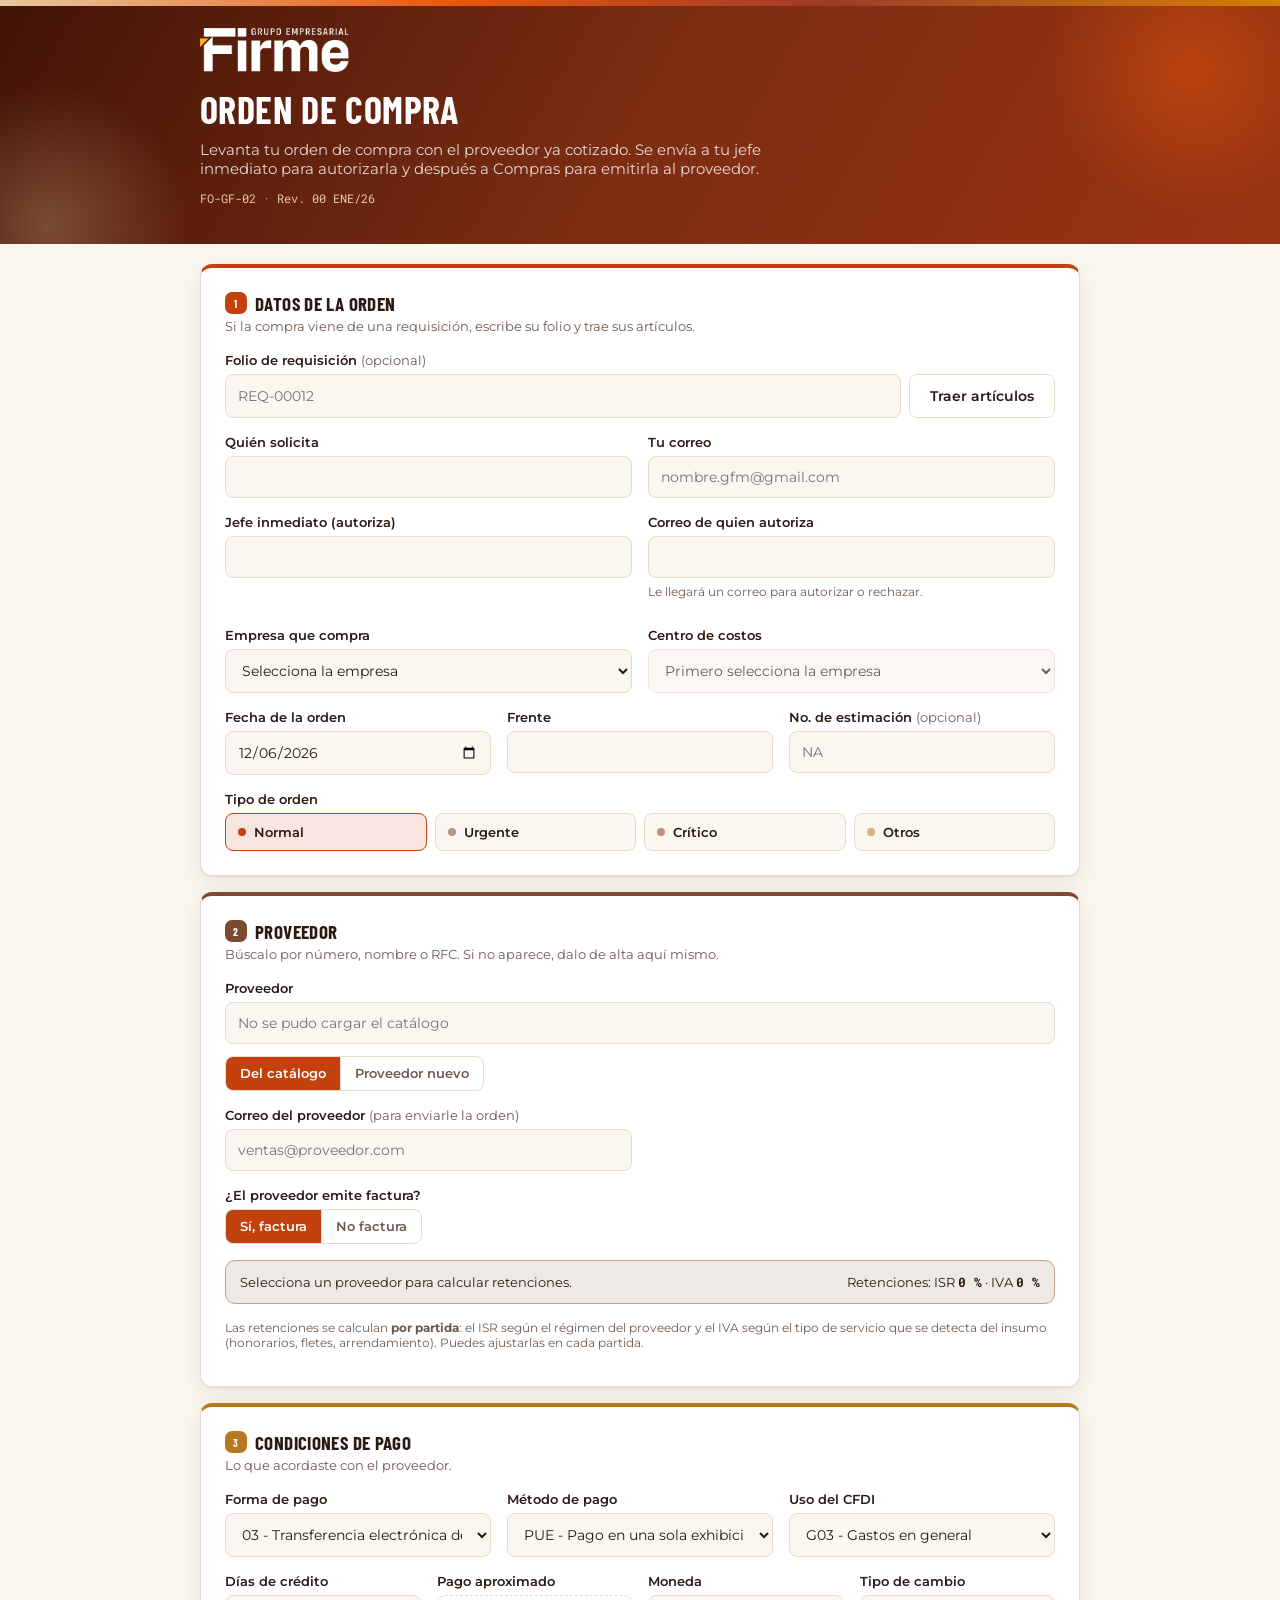
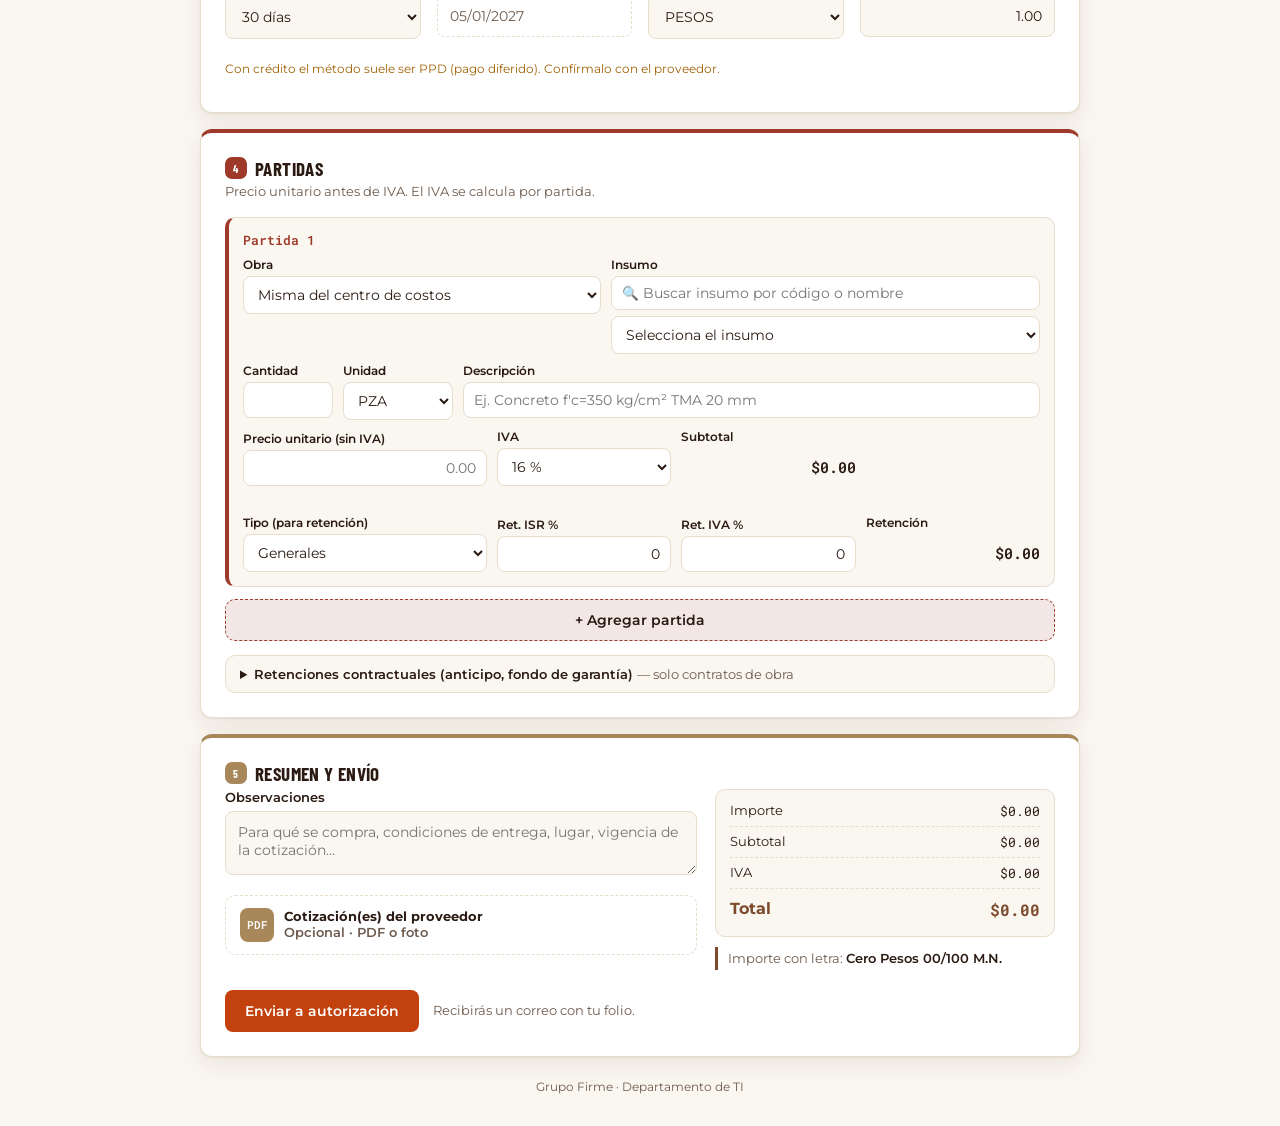
==== commit f028357f: "Add files via upload" ====
--- a/index.html
+++ b/index.html
@@ -32,9 +32,10 @@
   .item-head { display: flex; justify-content: space-between; align-items: center; margin-bottom: 10px; }
   .item-num { font-family: 'Roboto Mono', monospace; font-weight: 600; font-size: 12.5px; }
   .item-remove { font: inherit; font-size: 12px; font-weight: 600; color: var(--critical); background: transparent; border: none; cursor: pointer; padding: 4px 6px; }
-  .ig1 { display: grid; grid-template-columns: 2fr 1fr; gap: 10px; }
+  .ig1 { display: grid; grid-template-columns: 1fr 1.2fr; gap: 10px; }
   .ig2 { display: grid; grid-template-columns: 90px 110px 1fr; gap: 10px; }
   .ig3 { display: grid; grid-template-columns: 1.4fr 1fr 1fr 1fr; gap: 10px; align-items: end; }
+  .i-ins-q { margin-bottom: 6px; padding-top: 8px !important; padding-bottom: 8px !important; font-size: 13.5px; }
   .ig4 { display: grid; grid-template-columns: 1.4fr 1fr 1fr 1fr; gap: 10px; align-items: end; margin-top: 10px; padding-top: 10px; border-top: 1px dashed var(--line); }
   .ig4 .i-ret.neg { color: var(--critical, #b42318); }
   .ig4 input.manual { outline: 2px solid #e8a33d; }
@@ -211,7 +212,7 @@
     <h2 class="section-title"><span class="section-num">5</span>Resumen y envío</h2>
     <div class="totals">
       <div>
-        <div class="field"><label for="f-obs">Solicitud de recurso / motivo</label><textarea id="f-obs" placeholder="Para qué se compra, condiciones de entrega, lugar, vigencia de la cotización…" required></textarea></div>
+        <div class="field"><label for="f-obs">Observaciones</label><textarea id="f-obs" placeholder="Para qué se compra, condiciones de entrega, lugar, vigencia de la cotización…" required></textarea></div>
         <label class="drop" id="drop-cot"><input type="file" accept="application/pdf,image/*" multiple data-tipo="COTIZACION"><span class="ico">PDF</span><span class="txt"><strong>Cotización(es) del proveedor</strong><span>Opcional · PDF o foto</span></span></label>
         <div class="chips" id="cot-chips"></div>
       </div>
@@ -427,7 +428,7 @@
     row.innerHTML =
       '<div class="item-head"><span class="item-num"></span><button type="button" class="item-remove">Quitar</button></div>' +
       '<div class="ig1"><div class="field"><label>Obra</label><select class="i-obra">' + obraOpts() + '</select></div>' +
-      '<div class="field"><label>Insumo</label><select class="i-partida">' + insumoOpts() + '</select></div></div>' +
+      '<div class="field"><label>Insumo</label><input type="search" class="i-ins-q" placeholder="🔍 Buscar insumo por código o nombre" autocomplete="off"><select class="i-partida">' + insumoOpts() + '</select></div></div>' +
       '<div class="ig2"><div class="field"><label>Cantidad</label><input type="text" class="i-cant money" inputmode="decimal"></div>' +
       '<div class="field"><label>Unidad</label><select class="i-unidad">' + CAT.unidades.map(function (u) { return '<option>' + u + '</option>'; }).join('') + '</select></div>' +
       '<div class="field f-desc-wrap"><label>Descripción</label><input type="text" class="i-desc" placeholder="Ej. Concreto f\'c=350 kg/cm² TMA 20 mm"></div></div>' +
@@ -448,6 +449,8 @@
     if (pre.precioUnitario) q('.i-pu').value = r2(num(pre.precioUnitario)).toFixed(2);
     row.querySelectorAll('input,select').forEach(function (x) { x.addEventListener('input', recalc); x.addEventListener('change', recalc); });
     q('.i-partida').addEventListener('change', function () { autoServ(it); applyRet(it); updRet(); });
+    q('.i-ins-q').addEventListener('input', function () { filtrarInsumo(it); });
+    q('.i-ins-q').addEventListener('keydown', function (e) { if (e.key === 'Enter') { e.preventDefault(); var s = q('.i-partida'); s.focus(); } });
     q('.i-desc').addEventListener('change', function () { autoServ(it); applyRet(it); updRet(); });
     q('.i-serv').addEventListener('change', function () { it.servManual = true; it.rateManual = false; applyRet(it); updRet(); });
     ['.i-risr', '.i-riva'].forEach(function (c) { q(c).addEventListener('input', function () { this.value = this.value.replace(/[^0-9.]/g, ''); it.rateManual = true; chkRet(); recalc(); }); });
@@ -457,15 +460,28 @@
     return it;
   }
   function obraOpts() { return '<option value="">Misma del centro de costos</option>' + ccLista().map(function (o) { return '<option>' + esc(o) + '</option>'; }).join(''); }
-  function insumoOpts() {
-    return '<option value="" disabled selected>Selecciona el insumo</option>' + O.insumosPara(state.emite).map(function (g) {
-      return '<optgroup label="' + esc(g.g) + '">' + g.i.map(function (x) { return '<option>' + esc(x) + '</option>'; }).join('') + '</optgroup>';
+  function normTxt(x) { return String(x || '').toUpperCase().normalize('NFD').replace(/[\u0300-\u036f]/g, ''); }
+  function insumoOpts(filtro, keep) {
+    var words = normTxt(filtro).split(/\s+/).filter(Boolean), n = 0;
+    var html = O.insumosPara(state.emite).map(function (g) {
+      var gl = normTxt(g.g);
+      var its = g.i.filter(function (x) { var t = normTxt(x) + ' ' + gl, ok = words.every(function (w) { return t.indexOf(w) >= 0; }); if (ok) n++; return ok || x === keep; });
+      return its.length ? '<optgroup label="' + esc(g.g) + '">' + its.map(function (x) { return '<option>' + esc(x) + '</option>'; }).join('') + '</optgroup>' : '';
     }).join('');
+    var ph = words.length ? (n ? n + ' resultado' + (n === 1 ? '' : 's') + ' · selecciona el insumo' : 'Sin resultados para "' + esc(filtro) + '"') : 'Selecciona el insumo';
+    return '<option value="" disabled selected>' + ph + '</option>' + html;
+  }
+  function filtrarInsumo(it) {
+    var sel = it.q('.i-partida'), pv = sel.value, f = it.q('.i-ins-q').value.trim();
+    sel.innerHTML = insumoOpts(f, pv);
+    if (pv) { sel.value = pv; if (sel.value !== pv) sel.value = ''; }
+    var opts = sel.querySelectorAll('option:not([disabled])');
+    if (f && opts.length === 1 && sel.value !== opts[0].value) { sel.value = opts[0].value; sel.dispatchEvent(new Event('change')); }
   }
   function refreshItemSelects() {
     state.items.forEach(function (it) {
       var o = it.q('.i-obra'), ov = o.value; o.innerHTML = obraOpts(); if (ov && ccLista().indexOf(ov) >= 0) o.value = ov;
-      var p = it.q('.i-partida'), pv = p.value; p.innerHTML = insumoOpts(); if (pv) { p.value = pv; if (p.value !== pv) p.value = ''; }
+      var p = it.q('.i-partida'), pv = p.value; p.innerHTML = insumoOpts(it.q('.i-ins-q').value.trim()); if (pv) { p.value = pv; if (p.value !== pv) p.value = ''; }
     });
   }
   function renumber() { state.items.forEach(function (it, i) { it.q('.item-num').textContent = 'Partida ' + (i + 1); it.q('.item-remove').hidden = state.items.length === 1; }); $('add-item-btn').hidden = state.items.length >= MAX_ITEMS; }
@@ -609,7 +625,7 @@
     if (!oc.cc) return err('Selecciona el centro de costos.', $('f-cc'));
     var ccOk = O.ccDeEmpresa(oc.empresa); if (ccOk && ccOk.indexOf(oc.cc) < 0) return err('El centro de costos no corresponde a ' + oc.empresa + '.', $('f-cc'));
     if (!oc.frente) return err('Escribe el frente.', $('f-frente'));
-    if (!oc.observaciones) return err('Escribe la solicitud de recurso / motivo de la compra.', $('f-obs'));
+    if (!oc.observaciones) return err('Escribe las observaciones de la compra.', $('f-obs'));
     if (state.provMode === 'cat' && !state.prov) return err('Selecciona un proveedor del catálogo o da de alta uno nuevo.', $('f-prov'));
     if (state.provMode === 'nuevo') {
       if (!oc.provNombre) return err('Escribe el nombre del proveedor nuevo.', $('n-nombre'));
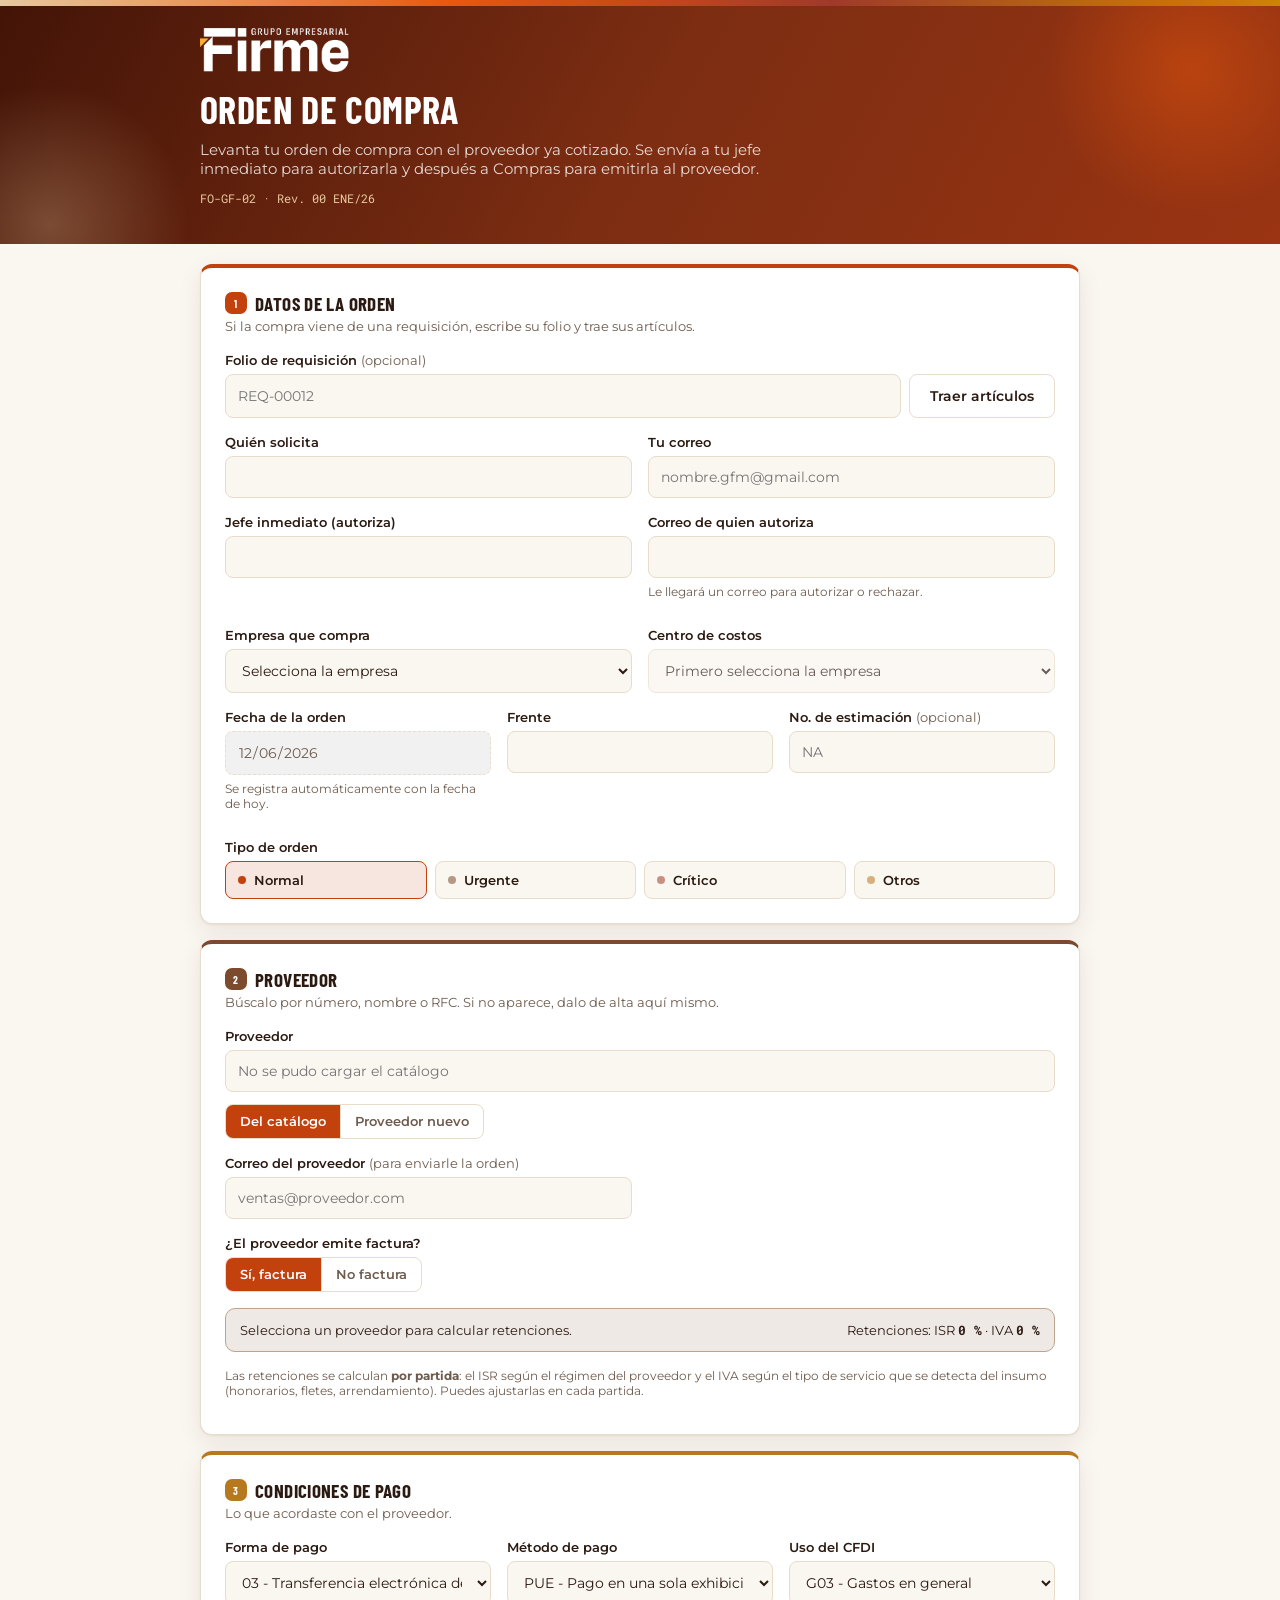
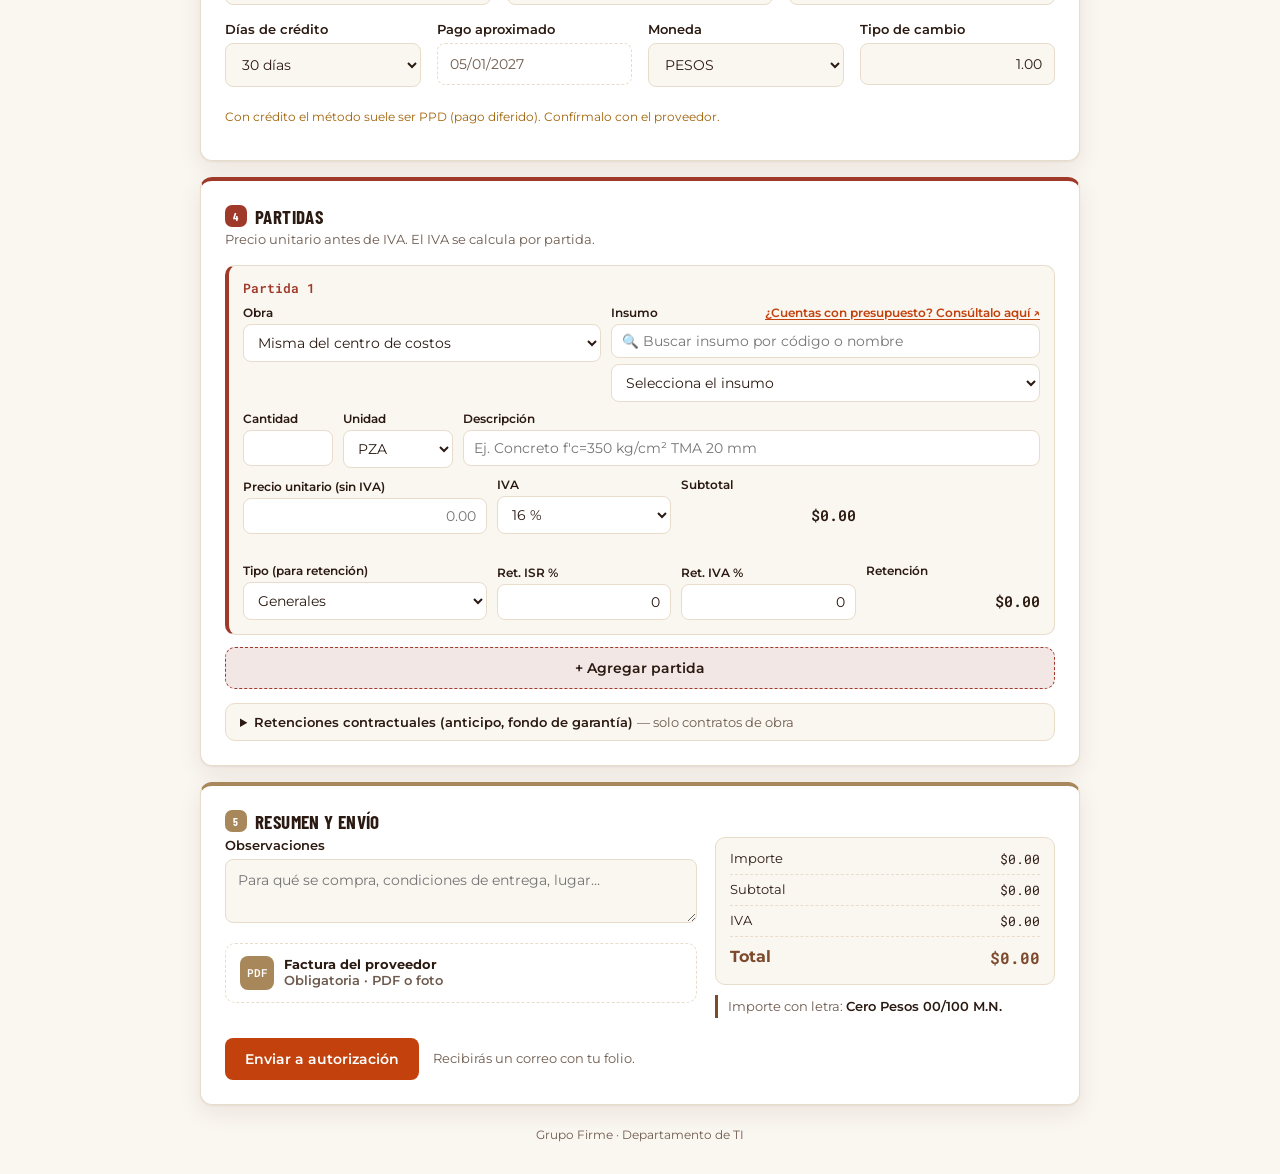
==== commit 158d3d30: "Add files via upload" ====
--- a/index.html
+++ b/index.html
@@ -35,6 +35,10 @@
   .ig1 { display: grid; grid-template-columns: 1fr 1.2fr; gap: 10px; }
   .ig2 { display: grid; grid-template-columns: 90px 110px 1fr; gap: 10px; }
   .ig3 { display: grid; grid-template-columns: 1.4fr 1fr 1fr 1fr; gap: 10px; align-items: end; }
+  input.locked { background: color-mix(in srgb, var(--ink) 6%, var(--surface)); color: var(--ink-soft); cursor: not-allowed; }
+  .presu { float: right; font-weight: 600; font-size: 11.5px; color: var(--c1); text-decoration: underline; text-underline-offset: 2px; }
+  .edit-banner { border-left: 5px solid #B91C1C; }
+  .edit-banner .mot { border-left: 3px solid #C2410C; padding: 6px 10px; background: color-mix(in srgb, #C2410C 7%, var(--surface)); margin: 8px 0 0; }
   .i-ins-q { margin-bottom: 6px; padding-top: 8px !important; padding-bottom: 8px !important; font-size: 13.5px; }
   .ig4 { display: grid; grid-template-columns: 1.4fr 1fr 1fr 1fr; gap: 10px; align-items: end; margin-top: 10px; padding-top: 10px; border-top: 1px dashed var(--line); }
   .ig4 .i-ret.neg { color: var(--critical, #b42318); }
@@ -116,7 +120,7 @@
       <div class="field"><label for="f-cc">Centro de costos</label><select id="f-cc" required></select></div>
     </div>
     <div class="row3">
-      <div class="field"><label for="f-fecha">Fecha de la orden</label><input type="date" id="f-fecha" required></div>
+      <div class="field"><label for="f-fecha">Fecha de la orden</label><input type="date" id="f-fecha" required readonly tabindex="-1" class="locked" title="Se registra con la fecha de hoy"><p class="hint">Se registra automáticamente con la fecha de hoy.</p></div>
       <div class="field"><label for="f-frente">Frente</label><input type="text" id="f-frente" required></div>
       <div class="field"><label for="f-estim">No. de estimación <span class="opt">(opcional)</span></label><input type="text" id="f-estim" placeholder="NA"></div>
     </div>
@@ -212,8 +216,8 @@
     <h2 class="section-title"><span class="section-num">5</span>Resumen y envío</h2>
     <div class="totals">
       <div>
-        <div class="field"><label for="f-obs">Observaciones</label><textarea id="f-obs" placeholder="Para qué se compra, condiciones de entrega, lugar, vigencia de la cotización…" required></textarea></div>
-        <label class="drop" id="drop-cot"><input type="file" accept="application/pdf,image/*" multiple data-tipo="COTIZACION"><span class="ico">PDF</span><span class="txt"><strong>Cotización(es) del proveedor</strong><span>Opcional · PDF o foto</span></span></label>
+        <div class="field"><label for="f-obs">Observaciones</label><textarea id="f-obs" placeholder="Para qué se compra, condiciones de entrega, lugar…" required></textarea></div>
+        <label class="drop" id="drop-cot"><input type="file" accept="application/pdf,image/*" multiple data-tipo="FACTURA"><span class="ico">PDF</span><span class="txt"><strong>Factura del proveedor</strong><span>Obligatoria · PDF o foto</span></span></label>
         <div class="chips" id="cot-chips"></div>
       </div>
       <div>
@@ -224,7 +228,7 @@
     <p class="error-msg" id="error-msg"></p>
     <div class="submit-row">
       <button type="submit" class="primary" id="submit-btn">Enviar a autorización</button>
-      <span class="submit-note">Recibirás un correo con tu folio.</span>
+      <span class="submit-note" id="submit-note">Recibirás un correo con tu folio.</span>
     </div>
   </div>
 </form>
@@ -262,7 +266,7 @@
   function opts(sel, list, ph, map) {
     sel.innerHTML = (ph ? '<option value="" disabled selected>' + esc(ph) + '</option>' : '') + list.map(function (v) { var o = map ? map(v) : { v: v, l: v }; return '<option value="' + esc(o.v) + '">' + esc(o.l) + '</option>'; }).join('');
   }
-  var state = { prov: null, provMode: 'cat', emite: 'SI', proveedores: [], items: [], files: { CARATULA: null, CSF: null, COTIZACION: [] }, last: null };
+  var state = { prov: null, provMode: 'cat', emite: 'SI', proveedores: [], items: [], files: { CARATULA: null, CSF: null, FACTURA: [] }, last: null };
 
   // ---- catálogos ----
   opts($('f-empresa'), O.EMPRESAS.map(function (e) { return e.nombre; }), 'Selecciona la empresa');
@@ -274,6 +278,7 @@
   opts($('n-regimen'), CAT.regimenes, 'Selecciona');
   $('tipo-group').innerHTML = CAT.tiposOC.map(function (t, i) { return '<label class="pill"><input type="radio" name="tipo" value="' + t + '"' + (i ? '' : ' checked') + '><span class="dot"></span>' + t.charAt(0) + t.slice(1).toLowerCase() + '</label>'; }).join('');
   $('f-fecha').value = O.todayISO();
+  ['keydown', 'mousedown', 'click'].forEach(function (ev) { $('f-fecha').addEventListener(ev, function (e) { e.preventDefault(); }); });
   function ccLista() { var e = $('f-empresa').value; return e ? (O.ccDeEmpresa(e) || CAT.cc) : []; }
   function fillCc() {
     var lista = ccLista(), cur = $('f-cc').value;
@@ -289,8 +294,8 @@
   // ---- proveedores ----
   function provLabel(p) { return p.num + ' · ' + p.nombre + (p.rfc ? ' · ' + p.rfc : ''); }
   function loadProveedores() {
-    if (!APPS_SCRIPT_URL) { $('f-prov').placeholder = 'Catálogo no disponible: usa "Proveedor nuevo"'; return; }
-    fetch(APPS_SCRIPT_URL + '?action=proveedores').then(function (r) { return r.json(); }).then(function (d) {
+    if (!APPS_SCRIPT_URL) { $('f-prov').placeholder = 'Catálogo no disponible: usa "Proveedor nuevo"'; return Promise.resolve(); }
+    return fetch(APPS_SCRIPT_URL + '?action=proveedores').then(function (r) { return r.json(); }).then(function (d) {
       state.proveedores = (d.items || []).sort(function (a, b) { return a.nombre.localeCompare(b.nombre); });
       var frag = document.createDocumentFragment();
       state.proveedores.forEach(function (p) { var o = document.createElement('option'); o.value = provLabel(p); frag.appendChild(o); });
@@ -428,7 +433,7 @@
     row.innerHTML =
       '<div class="item-head"><span class="item-num"></span><button type="button" class="item-remove">Quitar</button></div>' +
       '<div class="ig1"><div class="field"><label>Obra</label><select class="i-obra">' + obraOpts() + '</select></div>' +
-      '<div class="field"><label>Insumo</label><input type="search" class="i-ins-q" placeholder="🔍 Buscar insumo por código o nombre" autocomplete="off"><select class="i-partida">' + insumoOpts() + '</select></div></div>' +
+      '<div class="field"><label>Insumo <a class="presu" href="http://firmemexico.sytes.net:8580/" target="_blank" rel="noopener">¿Cuentas con presupuesto? Consúltalo aquí ↗</a></label><input type="search" class="i-ins-q" placeholder="🔍 Buscar insumo por código o nombre" autocomplete="off"><select class="i-partida">' + insumoOpts() + '</select></div></div>' +
       '<div class="ig2"><div class="field"><label>Cantidad</label><input type="text" class="i-cant money" inputmode="decimal"></div>' +
       '<div class="field"><label>Unidad</label><select class="i-unidad">' + CAT.unidades.map(function (u) { return '<option>' + u + '</option>'; }).join('') + '</select></div>' +
       '<div class="field f-desc-wrap"><label>Descripción</label><input type="text" class="i-desc" placeholder="Ej. Concreto f\'c=350 kg/cm² TMA 20 mm"></div></div>' +
@@ -602,11 +607,11 @@
     var lab = $(id), tipo = lab.querySelector('input').dataset.tipo;
     bindDrop(lab, function (fs) { var e = prepFile(fs[0], tipo); if (!e) return; state.files[tipo] = e; lab.classList.add('has-file'); lab.classList.remove('invalid'); lab.querySelector('.txt span').textContent = e.nombre; if (tipo === 'CARATULA') autoBanco(fs[0], lab); });
   });
-  bindDrop($('drop-cot'), function (fs) { fs.slice(0, 5).forEach(function (f) { var e = prepFile(f, 'COTIZACION'); if (e) state.files.COTIZACION.push(e); }); renderChips(); });
+  bindDrop($('drop-cot'), function (fs) { fs.slice(0, 5).forEach(function (f) { var e = prepFile(f, 'FACTURA'); if (e) state.files.FACTURA.push(e); }); renderChips(); });
   function renderChips() {
     $('cot-chips').innerHTML = '';
-    state.files.COTIZACION.forEach(function (f, i) { var c = document.createElement('span'); c.className = 'chip'; c.innerHTML = '<span>' + esc(f.nombre) + '</span><button type="button" aria-label="Quitar">×</button>'; c.querySelector('button').onclick = function () { state.files.COTIZACION.splice(i, 1); renderChips(); }; $('cot-chips').appendChild(c); });
-    $('drop-cot').classList.toggle('has-file', state.files.COTIZACION.length > 0);
+    state.files.FACTURA.forEach(function (f, i) { var c = document.createElement('span'); c.className = 'chip'; c.innerHTML = '<span>' + esc(f.nombre) + '</span><button type="button" aria-label="Quitar">×</button>'; c.querySelector('button').onclick = function () { state.files.FACTURA.splice(i, 1); renderChips(); }; $('cot-chips').appendChild(c); });
+    $('drop-cot').classList.toggle('has-file', state.files.FACTURA.length > 0);
   }
 
   // ---- validación y envío ----
@@ -632,8 +637,8 @@
       if (oc.provRfc && !/^[A-ZÑ&]{3,4}\d{6}[A-Z0-9]{3}$/.test(oc.provRfc)) return err('El RFC del proveedor no es válido.', $('n-rfc'));
       if (state.emite === 'SI' && !oc.provRfc) return err('Si el proveedor factura, captura su RFC.', $('n-rfc'));
       if (!oc.provRegimen) return err('Selecciona el régimen fiscal del proveedor.', $('n-regimen'));
-      if (!clabeValid(oc.provClabe || '')) return err('Captura la CLABE del proveedor (18 dígitos válidos).', $('n-clabe'));
-      if (!state.files.CARATULA) { $('drop-caratula').classList.add('invalid'); return err('Sube la carátula bancaria del proveedor.', $('drop-caratula')); }
+      if (!clabeValid(oc.provClabe || '') && !(state.edit && state.edit.prevNuevo && !oc.provClabe)) return err('Captura la CLABE del proveedor (18 dígitos válidos).', $('n-clabe'));
+      if (!state.files.CARATULA && !(state.edit && state.edit.prevNuevo)) { $('drop-caratula').classList.add('invalid'); return err('Sube la carátula bancaria del proveedor.', $('drop-caratula')); }
     }
     if (oc.provCorreo && !emailRe.test(oc.provCorreo)) return err('El correo del proveedor no es válido.', $('f-prov-correo'));
     if (oc.moneda === 'DOLARES' && oc.tipoCambio <= 1) return err('Captura el tipo de cambio.', $('f-tc'));
@@ -645,6 +650,7 @@
       if (!(it.precioUnitario > 0)) return err('Partida ' + (i + 1) + ': captura el precio unitario.', q('.i-pu'));
     }
     for (var k = 0; k < oc.items.length; k++) { var ik = oc.items[k]; if (ik.retIsrPct > 0.35 || ik.retIvaPct > 0.16) return err('Partida ' + (k + 1) + ': revisa las retenciones (ISR máximo 35 %, IVA máximo 16 %).', state.items[k].q('.i-risr')); }
+    if (!state.files.FACTURA.length && !(state.edit && state.edit.tieneFactura)) { $('drop-cot').classList.add('invalid'); return err('Adjunta la factura del proveedor (PDF o foto).', $('drop-cot')); }
     var t = O.calcular(oc); if (t.total <= 0) return err('El total debe ser mayor a cero.');
     return true;
   }
@@ -654,13 +660,13 @@
     var oc = ocData(); if (!validate(oc)) return;
     oc.totalLetra = O.letras(O.calcular(oc).total, oc.moneda);
     if (oc.retManual === 'SI') oc.observaciones = (oc.observaciones ? oc.observaciones + ' | ' : '') + 'RETENCIONES CAPTURADAS MANUALMENTE EN PARTIDA ' + state.retManualPartidas.join(', ') + ' (distintas a las del régimen del proveedor)';
-    var files = [state.files.CARATULA, state.files.CSF].filter(Boolean).filter(function () { return state.provMode === 'nuevo'; }).concat(state.files.COTIZACION);
+    var files = [state.files.CARATULA, state.files.CSF].filter(Boolean).filter(function () { return state.provMode === 'nuevo'; }).concat(state.files.FACTURA);
     try { localStorage.setItem('gfm_oc_me', JSON.stringify({ solicitante: oc.solicitante, correo: oc.correoSolicitante, autoriza: oc.autoriza, 'correo-aut': oc.correoAutoriza })); } catch (x) {}
     $('overlay').hidden = false; $('submit-btn').disabled = true;
     Promise.all(files.map(function (f) { return f.ready; })).then(function () {
       if (!APPS_SCRIPT_URL) throw new Error('El formulario aún no está conectado al servidor.');
       var sendOc = Object.assign({}, oc); if (state.provMode !== 'nuevo') delete sendOc.provClabe;
-      return fetch(APPS_SCRIPT_URL, { method: 'POST', headers: { 'Content-Type': 'text/plain;charset=utf-8' }, body: JSON.stringify({ accion: 'crear', oc: sendOc, archivos: files.map(function (f) { return { nombre: f.nombre, tipo: f.tipo, data: f.data }; }) }) }).then(function (r) { return r.json(); });
+      return fetch(APPS_SCRIPT_URL, { method: 'POST', headers: { 'Content-Type': 'text/plain;charset=utf-8' }, body: JSON.stringify({ accion: state.edit ? 'reenviar' : 'crear', folio: state.edit ? state.edit.folio : undefined, t: state.edit ? state.edit.t : undefined, oc: sendOc, archivos: files.map(function (f) { return { nombre: f.nombre, tipo: f.tipo, data: f.data }; }) }) }).then(function (r) { return r.json(); });
     }).then(function (d) {
       if (!d || !d.ok) throw new Error(d && d.error || 'El servidor no respondió.');
       oc.folio = d.folio; oc.estado = 'por_autorizar'; if (d.provNum) oc.provNum = d.provNum;
@@ -672,7 +678,8 @@
   function showConfirm(oc) {
     $('oc-form').hidden = true; $('confirm-view').hidden = false; window.scrollTo(0, 0);
     $('confirm-id').textContent = oc.folio;
-    $('confirm-text').innerHTML = 'Tu orden por <b>' + O.money(O.calcular(oc).total, oc.moneda) + '</b> a <b>' + esc(oc.provNombre) + '</b> se envió a <b>' + esc(oc.autoriza) + '</b> para su autorización. Te llegará un correo cuando la autorice o rechace.';
+    if (state.edit) { document.querySelector('#confirm-view .ok-pill').textContent = 'Orden corregida y reenviada'; }
+    $('confirm-text').innerHTML = (state.edit ? 'Corregiste la orden. ' : '') + 'Tu orden por <b>' + O.money(O.calcular(oc).total, oc.moneda) + '</b> a <b>' + esc(oc.provNombre) + '</b> se envió a <b>' + esc(oc.autoriza) + '</b> para su autorización. Te llegará un correo cuando la autorice o rechace.';
   }
   $('dl-pdf').addEventListener('click', function () {
     var b = this; b.disabled = true; $('pdf-status').textContent = 'Generando PDF…';
@@ -681,7 +688,82 @@
   });
   $('reset-link').addEventListener('click', function (e) { e.preventDefault(); location.reload(); });
 
-  addItem(); updRet(); loadProveedores();
+  var provsReady = loadProveedores() || Promise.resolve();
+  addItem(); updRet();
+
+  // ---- corregir una orden rechazada (liga del correo de rechazo) ----
+  (function () {
+    var qs = new URLSearchParams(location.search), folio = qs.get('editar'), tok = qs.get('t');
+    if (!folio || !tok || !APPS_SCRIPT_URL) return;
+    $('overlay-text').textContent = 'Cargando la orden ' + folio + '…'; $('overlay').hidden = false;
+    var banner = document.createElement('div'); banner.className = 'card edit-banner'; banner.id = 'edit-banner';
+    var form = $('oc-form'); form.insertBefore(banner, form.firstElementChild);
+    fetch(APPS_SCRIPT_URL + '?action=editar&folio=' + encodeURIComponent(folio) + '&t=' + encodeURIComponent(tok)).then(function (r) { return r.json(); }).then(function (d) {
+      if (!d || !d.ok) {
+        banner.innerHTML = '<h2 class="section-title">No se puede corregir ' + esc(folio) + '</h2><p>' + esc(d && d.error || 'No se encontró la orden.') + '</p><p><a href="./">Levantar una orden nueva</a></p>';
+        form.querySelectorAll('.card:not(#edit-banner)').forEach(function (c) { c.hidden = true; });
+        return;
+      }
+      return provsReady.then(function () { cargarEdicion(d.oc, tok); });
+    }).catch(function () { banner.innerHTML = '<h2 class="section-title">No se pudo cargar la orden</h2><p>Revisa tu conexión y vuelve a abrir la liga del correo.</p>'; })
+      .then(function () { $('overlay').hidden = true; $('overlay-text').textContent = 'Enviando orden…'; });
+  })();
+
+  function cargarEdicion(oc, tok) {
+    var adj = oc.adjuntos || [];
+    var facturas = adj.filter(function (a) { return a.tipo === 'FACTURA'; });
+    state.edit = { folio: oc.folio, t: tok, prevNuevo: oc.provNuevo === 'SI', tieneFactura: facturas.length > 0 };
+    var motivo = oc.comentarioAutorizacion || oc.comentarioAdmin || '';
+    var quien = oc.autorizadoPor || oc.autoriza || '';
+    $('edit-banner').innerHTML = '<h2 class="section-title">Corrigiendo la orden ' + esc(oc.folio) + '</h2>' +
+      '<p style="margin:0">Fue <b>rechazada</b>' + (quien ? ' por <b>' + esc(quien) + '</b>' : '') + '. Corrige lo necesario y presiona <b>Reenviar a autorización</b>; se conserva el mismo folio.</p>' +
+      (motivo ? '<p class="mot"><b>Motivo del rechazo:</b> ' + esc(motivo) + '</p>' : '');
+    function setv(id, v) { if ($(id) && v != null) $(id).value = v; }
+    setv('f-req', oc.reqFolio && oc.reqFolio !== 'N/A' ? oc.reqFolio : '');
+    setv('f-solicitante', oc.solicitante); setv('f-correo', oc.correoSolicitante); setv('f-autoriza', oc.autoriza); setv('f-correo-aut', oc.correoAutoriza);
+    if (O.EMPRESAS.some(function (e) { return e.nombre === oc.empresa; })) { $('f-empresa').value = oc.empresa; fillCc(); if (ccLista().indexOf(oc.cc) >= 0) $('f-cc').value = oc.cc; }
+    setv('f-frente', oc.frente); setv('f-estim', oc.estimacion && oc.estimacion !== 'NA' ? oc.estimacion : '');
+    var tr = document.querySelector('input[name="tipo"][value="' + (oc.tipoOC || 'NORMAL') + '"]'); if (tr) tr.checked = true;
+    var eb = $('emite-seg').querySelector('button[data-v="' + (oc.emiteFactura === 'NO' ? 'NO' : 'SI') + '"]'); if (eb) eb.click();
+    if (oc.provNuevo === 'SI') {
+      $('prov-mode').querySelector('button[data-v="nuevo"]').click();
+      setv('n-nombre', oc.provNombre); setv('n-rfc', oc.provRfc); $('n-rfc').dispatchEvent(new Event('input'));
+      if (oc.provRegimen) { setv('n-regimen', oc.provRegimen); }
+      setv('n-banco', oc.provBanco); setv('n-tel', oc.provTelefono);
+      if (oc.provClabe) { $('n-clabe-hint').textContent = 'Ya registrada: ' + oc.provClabe + '. Déjala vacía para conservarla o captura una nueva.'; $('n-clabe-hint').className = 'hint ok'; }
+      $('drop-caratula').querySelector('.txt span').textContent = 'Ya enviada; súbela solo si cambió la cuenta';
+    } else {
+      var p = state.proveedores.filter(function (x) { return String(x.num) === String(oc.provNum); })[0];
+      $('f-prov').value = p ? provLabel(p) : (oc.provNombre || ''); pickProv();
+    }
+    setv('f-prov-correo', oc.provCorreo);
+    ['f-forma', 'f-metodo', 'f-uso'].forEach(function (id, i) { var v = [oc.formaPago, oc.metodoPago, oc.usoCfdi][i]; if (v && Array.prototype.some.call($(id).options, function (o) { return o.value === v; })) $(id).value = v; });
+    if (oc.diasCredito != null && Array.prototype.some.call($('f-dias').options, function (o) { return o.value === String(oc.diasCredito); })) $('f-dias').value = String(oc.diasCredito);
+    if (oc.moneda) { $('f-moneda').value = oc.moneda; $('f-moneda').dispatchEvent(new Event('change')); if (oc.moneda === 'DOLARES') setv('f-tc', oc.tipoCambio); }
+    var pcts = { 'p-anticipo': oc.pctAnticipo, 'p-fondo': oc.pctFondo, 'p-otras': oc.pctOtras }, anyPct = false;
+    Object.keys(pcts).forEach(function (id) { var v = num(pcts[id]); if (v) { $(id).value = fmtPct(v); anyPct = true; } });
+    if (anyPct && $('contract')) $('contract').open = true;
+    // partidas
+    state.items.forEach(function (it) { it.row.remove(); }); state.items = [];
+    (oc.items || []).forEach(function (it) {
+      var x = addItem({ obra: it.obra && it.obra !== oc.cc ? it.obra : '', cantidad: it.cantidad, unidad: it.unidad, descripcion: it.descripcion, partida: it.partida, precioUnitario: it.precioUnitario });
+      if (!x) return;
+      if (it.tasaIva != null) x.q('.i-iva').value = String(it.tasaIva);
+      if (it.servicio) { x.q('.i-serv').value = it.servicio; x.servManual = true; }
+      applyRet(x);
+      if (it.retIsrPct != null && x.sug && (Math.abs(num(it.retIsrPct) - x.sug.isr) > 0.00005 || Math.abs(num(it.retIvaPct) - x.sug.iva) > 0.00005)) {
+        x.q('.i-risr').value = fmtPct(it.retIsrPct); x.q('.i-riva').value = fmtPct(it.retIvaPct); x.rateManual = true;
+      }
+    });
+    if (!state.items.length) addItem();
+    setv('f-obs', String(oc.observaciones || '').replace(/\s*\|\s*RETENCIONES CAPTURADAS MANUALMENTE[\s\S]*$/, ''));
+    if (facturas.length) { $('drop-cot').classList.add('has-file'); $('drop-cot').querySelector('.txt span').textContent = 'Ya adjunta: ' + facturas.map(function (a) { return a.nombre.replace(/^FACTURA_/, ''); }).join(', ') + ' · puedes agregar otra'; }
+    $('submit-btn').textContent = 'Reenviar a autorización';
+    $('submit-note').textContent = 'Se conserva el folio ' + oc.folio + '. Le llegará de nuevo a ' + (oc.autoriza || 'tu jefe') + '.';
+    document.title = 'Corregir ' + oc.folio;
+    updPago(); updRet(); recalc();
+    window.scrollTo(0, 0);
+  }
   window.__oc = { state: state, ocData: ocData, addItem: addItem };
 })();
 </script>
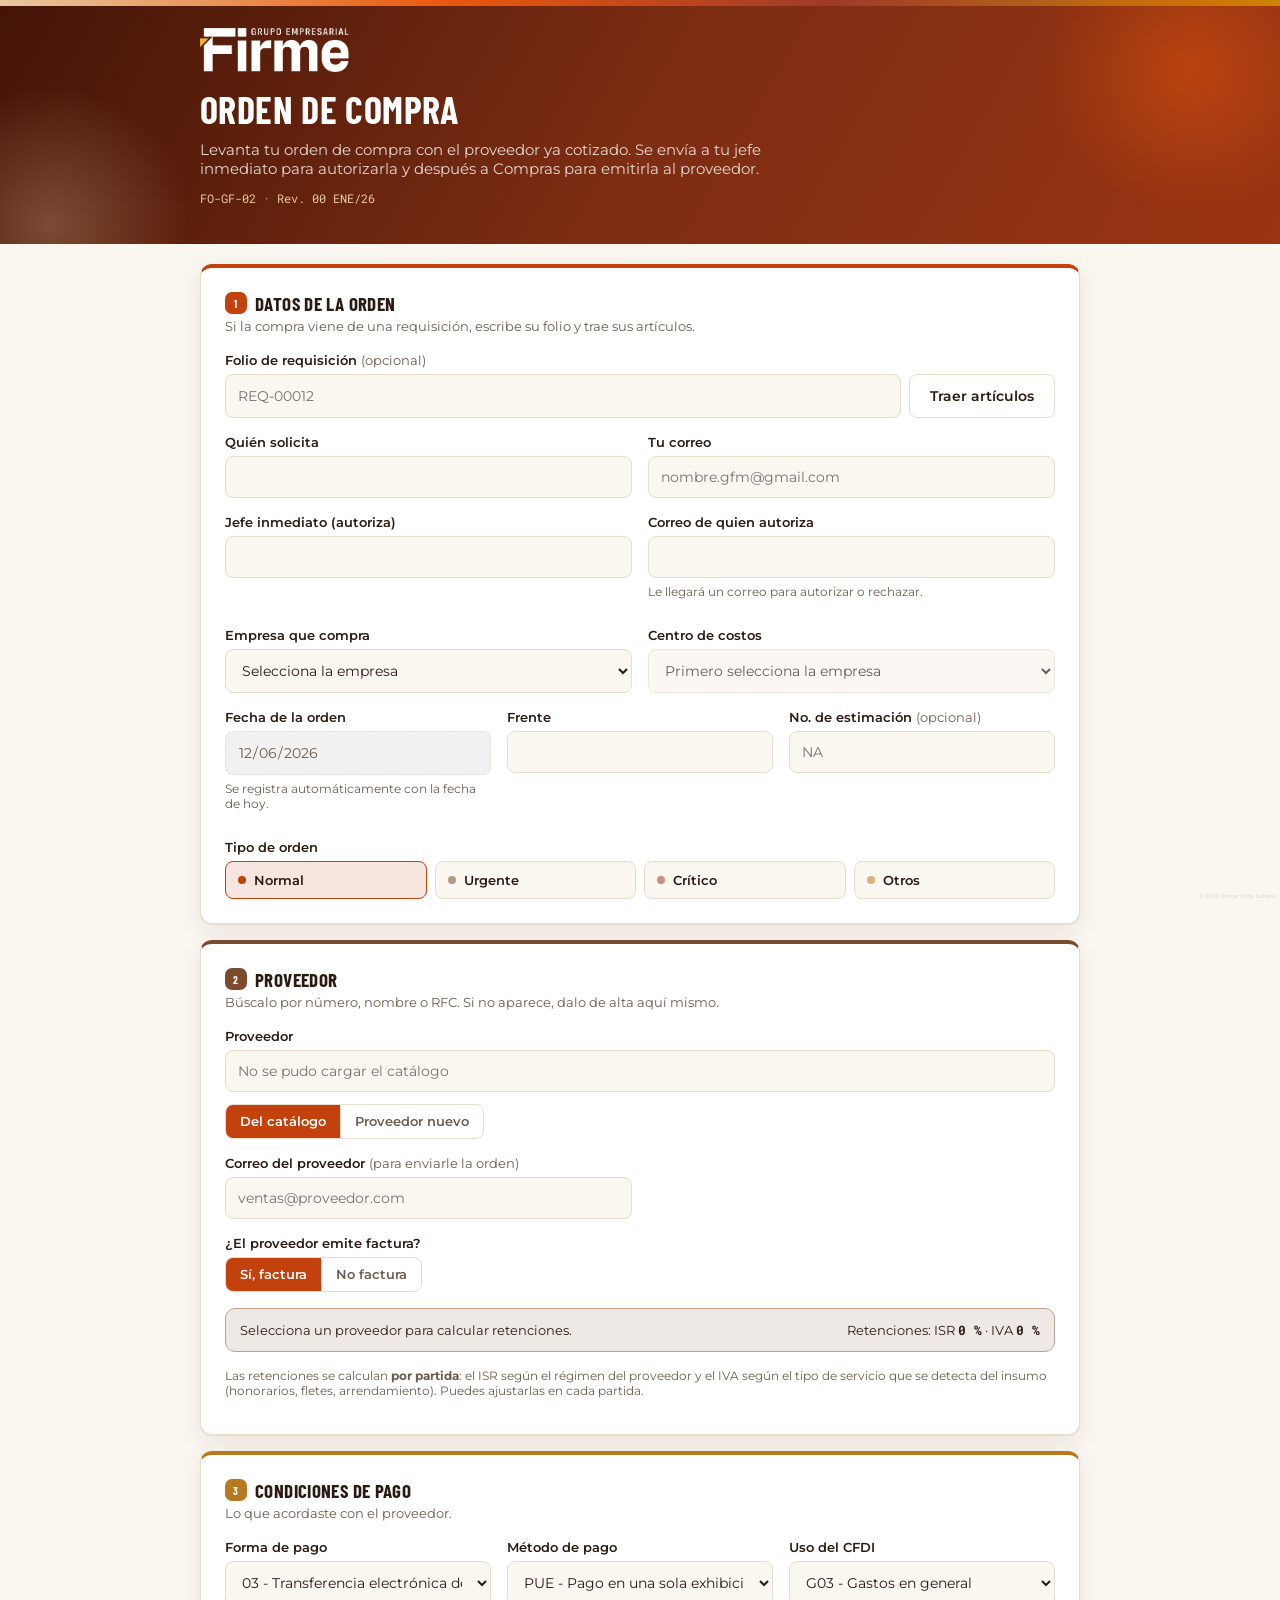
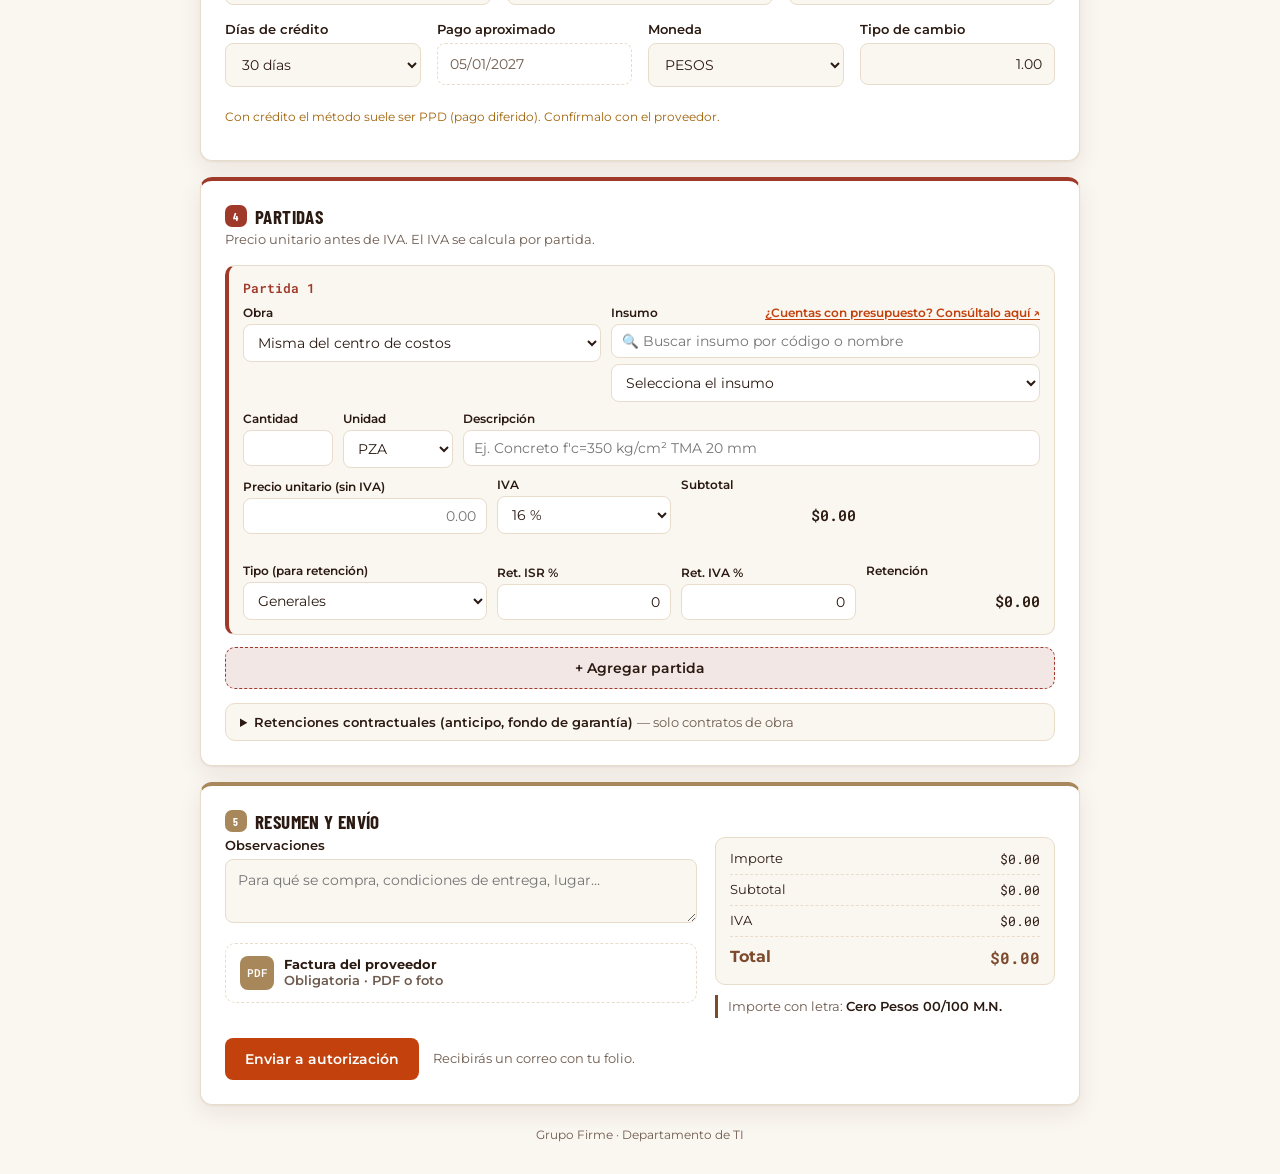
==== commit 2ac1cbd4: "Agrega aviso de copyright al pie" ====
--- a/index.html
+++ b/index.html
@@ -80,6 +80,8 @@
   .item-row:nth-child(4n+2) { border-left-color: var(--c2); } .item-row:nth-child(4n+3) { border-left-color: var(--c3); } .item-row:nth-child(4n+4) { border-left-color: var(--c1); }
   .item-num { color: var(--c4); }
 </style>
+<meta name="author" content="Oscar Cota Latorre">
+<meta name="copyright" content="© 2026 Oscar Cota Latorre">
 </head>
 <body>
 <div class="topbar">
@@ -767,5 +769,8 @@
   window.__oc = { state: state, ocData: ocData, addItem: addItem };
 })();
 </script>
+
+<!-- © 2026 Oscar Cota Latorre. Todos los derechos reservados. -->
+<div id="ocl-c" aria-hidden="true" style="position:fixed;right:4px;bottom:1px;z-index:2147483647;font:6px/1 Arial,sans-serif;letter-spacing:.2px;color:#8a8a8a;opacity:.3;pointer-events:none;user-select:none;-webkit-user-select:none;white-space:nowrap">© 2026 Oscar Cota Latorre</div>
 </body>
 </html>
